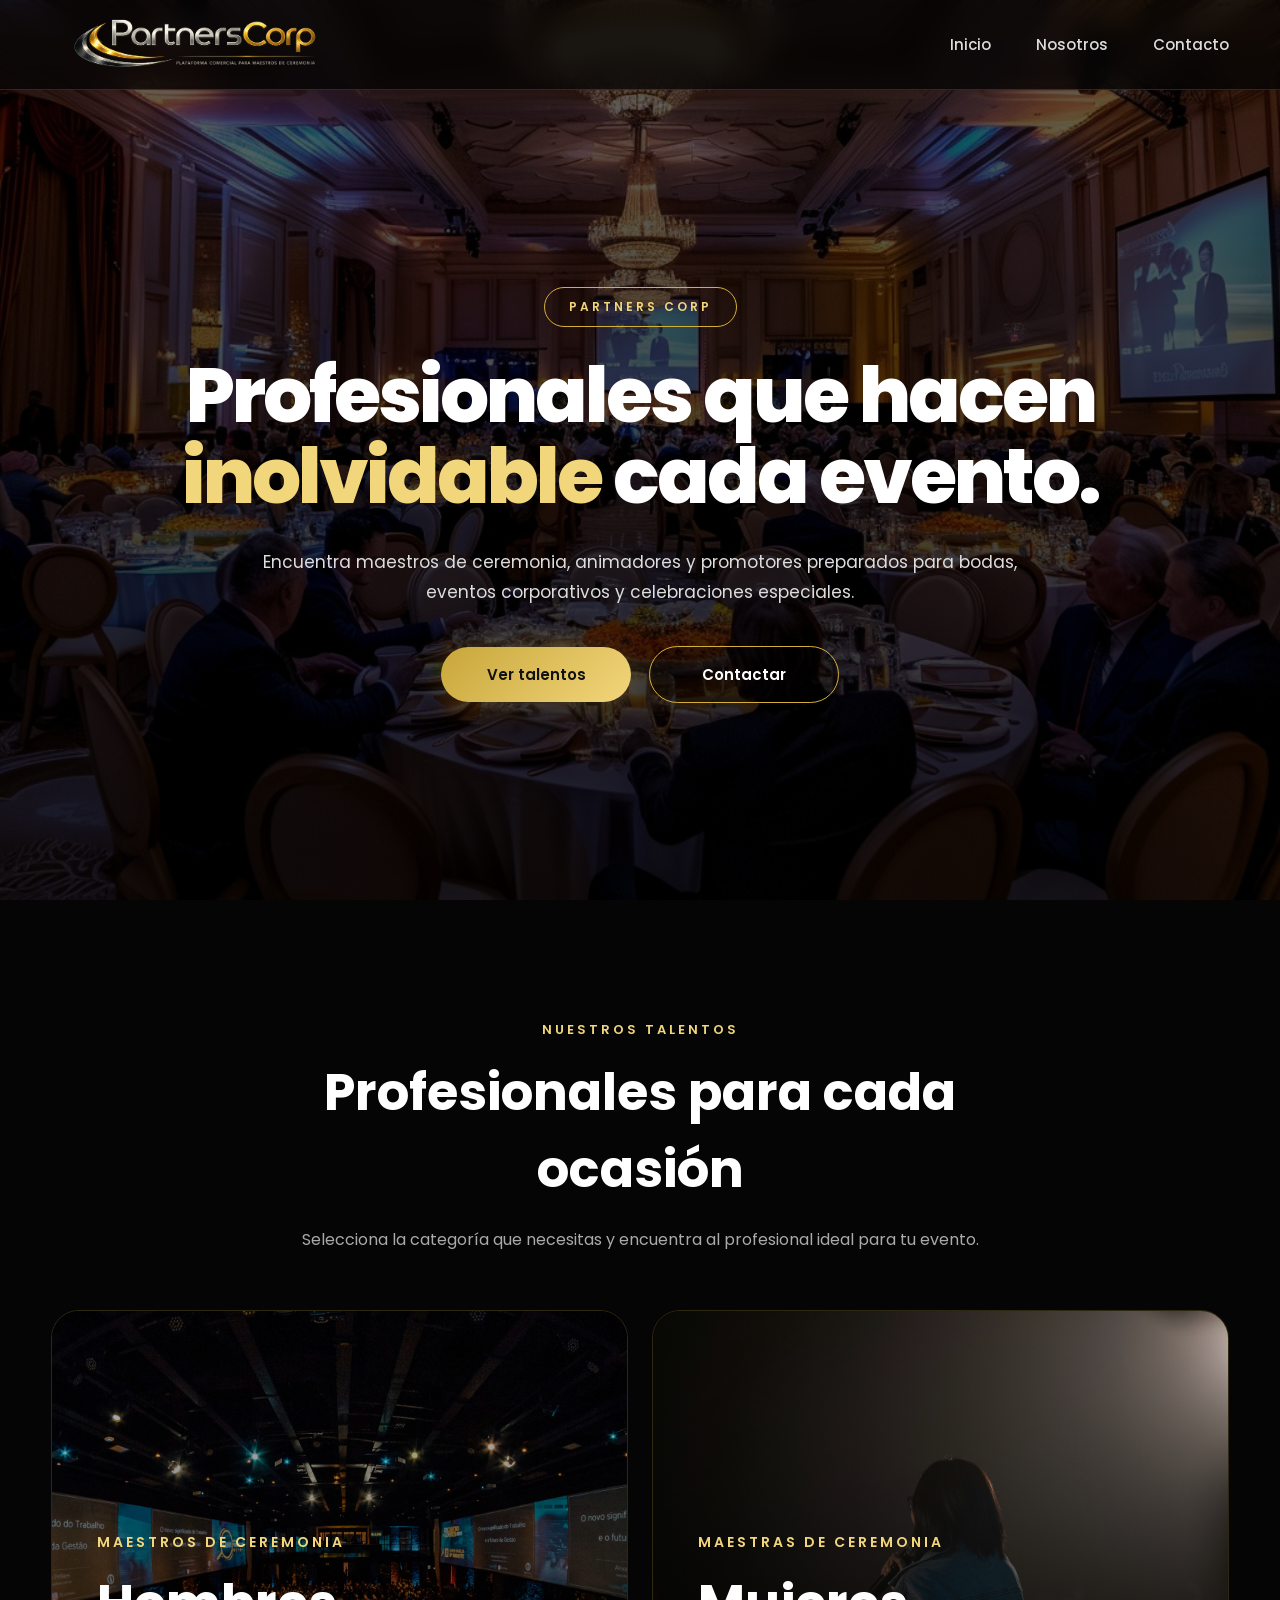
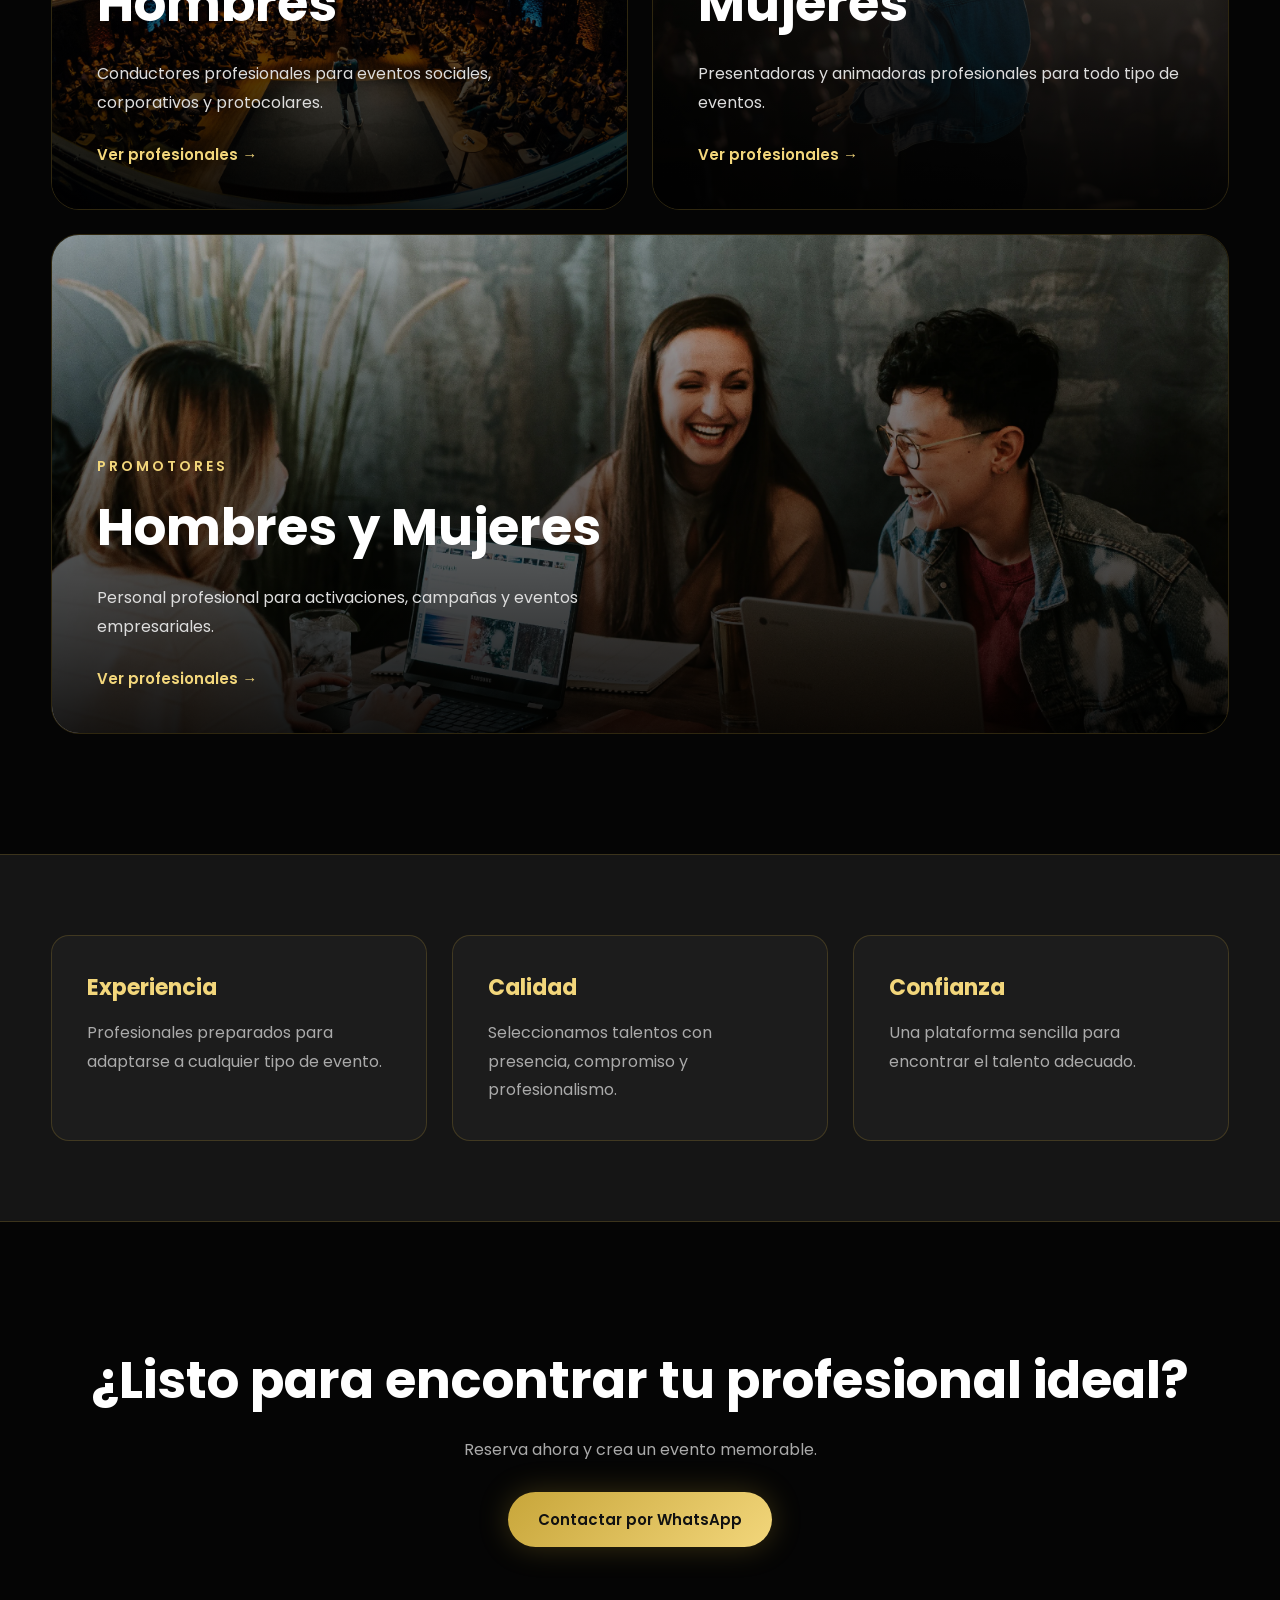
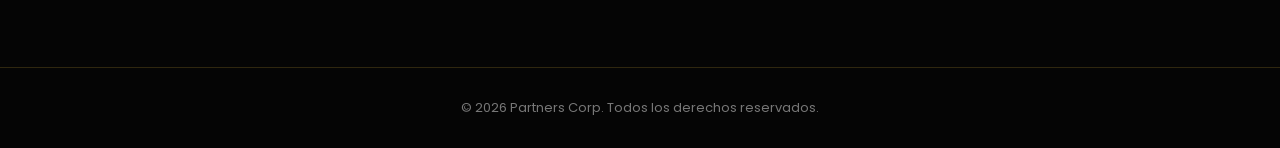
==== index.html @ 4f982ac5 "Add files via upload" ====
<!DOCTYPE html>
<html lang="es">

<head>

    <meta charset="UTF-8">

    <meta
        name="viewport"
        content="width=device-width, initial-scale=1.0"
    >

    <title>
        Partners Corp | Profesionales para eventos
    </title>


    <meta
        name="description"
        content="Encuentra maestros de ceremonia, animadores y promotores profesionales para tus eventos."
    >


    <!-- GOOGLE FONT -->

    <link
        rel="preconnect"
        href="https://fonts.googleapis.com"
    >

    <link
        rel="preconnect"
        href="https://fonts.gstatic.com"
        crossorigin
    >

    <link
        href="https://fonts.googleapis.com/css2?family=Poppins:wght@300;400;500;600;700;800&display=swap"
        rel="stylesheet"
    >


    <!-- CSS -->

    <link
        rel="stylesheet"
        href="css/style.css"
    >

    <link
        rel="stylesheet"
        href="css/responsive.css"
    >

</head>


<body>


    <!-- =================================
         NAVBAR
    ================================== -->

    <header class="navbar">


        <div class="nav-container">


            <a
                href="index.html"
                class="logo"
            >

                <img
                    src="assets/logo.png"
                    alt="Partners Corp"
                >

            </a>


            <nav>


                <ul class="nav-links">


                    <li>

                        <a
                            href="index.html"
                            class="active"
                        >

                            Inicio

                        </a>

                    </li>


                    <li>

                        <a href="#talentos">

                            Nosotros

                        </a>

                    </li>


                    <li>

                        <a href="#contacto">

                            Contacto

                        </a>

                    </li>


                </ul>


            </nav>


            <button
                class="menu-toggle"
                id="menuToggle"
                aria-label="Abrir menú"
            >

                ☰

            </button>


        </div>


    </header>


    <!-- =================================
         HERO
    ================================== -->

    <section class="hero">


        <div class="hero-overlay"></div>


        <div class="hero-content">


            <span class="hero-badge">

                PARTNERS CORP

            </span>


            <h1>

                Profesionales que hacen

                <span>

                    inolvidable

                </span>

                cada evento.

            </h1>


            <p>

                Encuentra maestros de ceremonia,
                animadores y promotores preparados
                para bodas, eventos corporativos y
                celebraciones especiales.

            </p>


            <div class="hero-buttons">


                <a
                    href="#talentos"
                    class="btn btn-primary"
                >

                    Ver talentos

                </a>


                <a
                    href="#contacto"
                    class="btn btn-outline"
                >

                    Contactar

                </a>


            </div>


        </div>


    </section>


    <!-- =================================
         TALENTOS
    ================================== -->

    <section
        class="talents-section"
        id="talentos"
    >


        <div class="container">


            <div class="section-title">


                <span>

                    Nuestros talentos

                </span>


                <h2>

                    Profesionales para cada ocasión

                </h2>


                <p>

                    Selecciona la categoría que necesitas
                    y encuentra al profesional ideal para
                    tu evento.

                </p>


            </div>


            <div class="talent-categories">


                <!-- =========================
                     HOMBRES
                ========================== -->


                <a
                    href="hombres.html"
                    class="talent-category"
                >


                    <div
                        class="category-bg hombres-bg"
                    ></div>


                    <div class="category-content">


                        <h3>

                            Maestros de ceremonia

                        </h3>


                        <h2>

                            Hombres

                        </h2>


                        <p>

                            Conductores profesionales para
                            eventos sociales, corporativos
                            y protocolares.

                        </p>


                        <span>

                            Ver profesionales →

                        </span>


                    </div>


                </a>


                <!-- =========================
                     MUJERES
                ========================== -->


                <a
                    href="mujeres.html"
                    class="talent-category"
                >


                    <div
                        class="category-bg mujeres-bg"
                    ></div>


                    <div class="category-content">


                        <h3>

                            Maestras de ceremonia

                        </h3>


                        <h2>

                            Mujeres

                        </h2>


                        <p>

                            Presentadoras y animadoras
                            profesionales para todo tipo
                            de eventos.

                        </p>


                        <span>

                            Ver profesionales →

                        </span>


                    </div>


                </a>


                <!-- =========================
                     PROMOTORES
                ========================== -->


                <a
                    href="promotores.html"
                    class="talent-category full"
                >


                    <div
                        class="category-bg promotores-bg"
                    ></div>


                    <div class="category-content">


                        <h3>

                            Promotores

                        </h3>


                        <h2>

                            Hombres y Mujeres

                        </h2>


                        <p>

                            Personal profesional para
                            activaciones, campañas y
                            eventos empresariales.

                        </p>


                        <span>

                            Ver profesionales →

                        </span>


                    </div>


                </a>


            </div>


        </div>


    </section>


    <!-- =================================
         POR QUÉ ELEGIRNOS
    ================================== -->

    <section class="why-section">


        <div class="container">


            <div class="why-grid">


                <div class="why-box">


                    <h3>

                        Experiencia

                    </h3>


                    <p>

                        Profesionales preparados para
                        adaptarse a cualquier tipo de evento.

                    </p>


                </div>


                <div class="why-box">


                    <h3>

                        Calidad

                    </h3>


                    <p>

                        Seleccionamos talentos con
                        presencia, compromiso y profesionalismo.

                    </p>


                </div>


                <div class="why-box">


                    <h3>

                        Confianza

                    </h3>


                    <p>

                        Una plataforma sencilla para
                        encontrar el talento adecuado.

                    </p>


                </div>


            </div>


        </div>


    </section>


    <!-- =================================
         CTA
    ================================== -->

    <section
        class="cta-section"
        id="contacto"
    >


        <div class="container">


            <h2>

                ¿Listo para encontrar tu profesional ideal?

            </h2>


            <p>

                Reserva ahora y crea un evento memorable.

            </p>


            <a
                href="https://wa.me/"
                class="btn btn-primary"
                target="_blank"
            >

                Contactar por WhatsApp

            </a>


        </div>


    </section>


    <!-- =================================
         FOOTER
    ================================== -->

    <footer>


        <div class="container">


            <p>

                © 2026 Partners Corp.
                Todos los derechos reservados.

            </p>


        </div>


    </footer>


    <!-- JAVASCRIPT -->

    <script src="js/main.js"></script>


</body>

</html>
---- css/style.css ----
/*==================================================
PARTNERS CORP
MAIN PAGE
STYLE.CSS
==================================================*/


/*==================================================
VARIABLES
==================================================*/

:root {

    /* COLORES */

    --background: #050505;

    --surface: #151515;

    --surface-light: #1c1c1c;

    --navbar: rgba(5, 5, 5, .75);

    --footer: #050505;


    --gold: #D4AF37;

    --gold-light: #F2D67B;


    --white: #ffffff;

    --text: #dddddd;

    --text-light: #aaaaaa;

    --text-muted: #777777;


    --border: rgba(212, 175, 55, .20);


    /* INPUT */

    --input: #111111;


    /* DIMENSIONES */

    --container: 1400px;

    --navbar-height: 90px;

    --section-space: 120px;


    /* BORDES */

    --radius: 28px;

    --radius-sm: 18px;


    /* EFECTOS */

    --transition: .35s ease;

    --transition-slow: .5s ease;


    --gold-glow:
        0 0 30px rgba(212, 175, 55, .25);


    /* BOTONES */

    --button-primary:
        linear-gradient(
            135deg,
            #C8A63A,
            #F2D67B
        );

}


/*==================================================
RESET
==================================================*/

* {

    margin: 0;

    padding: 0;

    box-sizing: border-box;

}


html {

    scroll-behavior: smooth;

}


body {

    background: var(--background);

    color: var(--white);

    font-family: "Poppins", sans-serif;

}


a {

    color: inherit;

    text-decoration: none;

}


img {

    max-width: 100%;

    display: block;

}


button {

    font-family: inherit;

}


/*==================================================
CONTAINER
==================================================*/

.container {

    width: min(
        92%,
        var(--container)
    );

    margin: 0 auto;

}


/*==================================================
NAVBAR
==================================================*/

.navbar {

    position: fixed;

    top: 0;

    left: 0;

    width: 100%;

    height: var(--navbar-height);

    z-index: 1000;

    background: var(--navbar);

    backdrop-filter: blur(12px);

    -webkit-backdrop-filter: blur(12px);

    border-bottom: 1px solid var(--border);

}


.nav-container {

    width: min(
        92%,
        var(--container)
    );

    height: 100%;

    margin: 0 auto;

    display: flex;

    align-items: center;

    justify-content: space-between;

}


.logo img {

    width: 290px;

}


.nav-links {

    display: flex;

    align-items: center;

    gap: 45px;

    list-style: none;

}


.nav-links a {

    position: relative;

    color: var(--text);

    font-size: 15px;

    font-weight: 500;

    transition: var(--transition);

}


.nav-links a::after {

    content: "";

    position: absolute;

    left: 0;

    bottom: -8px;

    width: 0;

    height: 2px;

    background: var(--gold);

    transition: var(--transition);

}


.nav-links a:hover {

    color: var(--gold-light);

}


.nav-links a:hover::after {

    width: 100%;

}


.menu-toggle {

    display: none;

    background: transparent;

    border: none;

    color: var(--white);

    font-size: 28px;

    cursor: pointer;

}


/*==================================================
HERO
==================================================*/

.hero {

    position: relative;

    min-height: 760px;

    height: 100vh;

    display: flex;

    align-items: center;

    justify-content: center;

    text-align: center;

    background-image:

        url("../assets/hero.jpg");

    background-size: cover;

    background-position: center;

}


.hero-overlay {

    position: absolute;

    inset: 0;

    background:

        linear-gradient(

            rgba(0, 0, 0, .58),

            rgba(0, 0, 0, .82)

        );

}


.hero-content {

    position: relative;

    z-index: 1;

    width: min(

        92%,

        950px

    );

    padding-top: var(--navbar-height);

}


.hero-badge {

    display: inline-flex;

    align-items: center;

    justify-content: center;

    padding: 10px 24px;

    border: 1px solid var(--gold);

    border-radius: 999px;

    color: var(--gold-light);

    font-size: 12px;

    font-weight: 600;

    letter-spacing: 3px;

    margin-bottom: 28px;

}


.hero h1 {

    font-size: clamp(

        3.2rem,

        6vw,

        6.5rem

    );

    line-height: 1.05;

    font-weight: 800;

    letter-spacing: -3px;

}


.hero h1 span {

    color: var(--gold-light);

}


.hero p {

    max-width: 780px;

    margin: 30px auto 0;

    color: var(--text);

    font-size: 17px;

    line-height: 1.8;

}


.hero-buttons {

    display: flex;

    justify-content: center;

    align-items: center;

    gap: 18px;

    margin-top: 38px;

}


/*==================================================
BOTONES BURBUJA
==================================================*/

.btn {

    display: inline-flex;

    align-items: center;

    justify-content: center;

    min-width: 190px;

    padding: 16px 30px;

    border-radius: 999px;

    font-size: 15px;

    font-weight: 600;

    transition: var(--transition);

}


.btn-primary {

    color: #111111;

    background: var(--button-primary);

    box-shadow: var(--gold-glow);

}


.btn-primary:hover {

    transform: translateY(-4px);

    box-shadow:

        0 10px 35px rgba(

            212,

            175,

            55,

            .35

        );

}


.btn-outline {

    color: var(--white);

    border: 1px solid var(--gold);

    background: rgba(

        0,

        0,

        0,

        .25

    );

}


.btn-outline:hover {

    color: #111111;

    background: var(--gold);

    transform: translateY(-4px);

}


/*==================================================
TALENTOS
==================================================*/

.talents-section {

    padding: var(--section-space) 0;

    background: var(--background);

}


.section-title {

    text-align: center;

    max-width: 800px;

    margin: 0 auto 55px;

}


.section-title > span {

    display: block;

    margin-bottom: 14px;

    color: var(--gold-light);

    font-size: 13px;

    font-weight: 600;

    letter-spacing: 3px;

    text-transform: uppercase;

}


.section-title h2 {

    font-size: clamp(

        2rem,

        4vw,

        3.4rem

    );

    font-weight: 700;

}


.section-title p {

    margin-top: 18px;

    color: var(--text-light);

    font-size: 16px;

    line-height: 1.8;

}


/*==================================================
CATEGORÍAS
==================================================*/

.talent-categories {

    display: grid;

    grid-template-columns: repeat(

        2,

        1fr

    );

    gap: 24px;

}


.talent-category {

    position: relative;

    min-height: 500px;

    overflow: hidden;

    border-radius: var(--radius);

    border: 1px solid var(--border);

    isolation: isolate;

}


.talent-category.full {

    grid-column: span 2;

}


.category-bg {

    position: absolute;

    inset: 0;

    z-index: -2;

    background-size: cover;

    background-position: center;

    transition:

        transform

        var(--transition-slow);

}


.talent-category:hover

.category-bg {

    transform: scale(1.06);

}


.category-bg::after {

    content: "";

    position: absolute;

    inset: 0;

    background:

        linear-gradient(

            180deg,

            rgba(

                0,

                0,

                0,

                .12

            ),

            rgba(

                0,

                0,

                0,

                .88

            )

        );

}


/*==================================================
IMÁGENES DE CATEGORÍAS
==================================================*/

.hombres-bg {

    background-image:

        url("../assets/hombres.jpg");

}


.mujeres-bg {

    background-image:

        url("../assets/mujeres.jpg");

}


.promotores-bg {

    background-image:

        url("../assets/promotores.webp");

}


/*==================================================
CONTENIDO DE CATEGORÍAS
==================================================*/

.category-content {

    position: absolute;

    left: 45px;

    right: 45px;

    bottom: 42px;

}


.category-content h3 {

    margin-bottom: 12px;

    color: var(--gold-light);

    font-size: 14px;

    font-weight: 600;

    letter-spacing: 3px;

    text-transform: uppercase;

}


.category-content h2 {

    margin-bottom: 18px;

    font-size: clamp(

        2rem,

        4vw,

        3.4rem

    );

}


.category-content p {

    max-width: 500px;

    color: var(--text);

    font-size: 16px;

    line-height: 1.8;

}


.category-content > span {

    display: inline-block;

    margin-top: 25px;

    color: var(--gold-light);

    font-size: 15px;

    font-weight: 600;

    transition: var(--transition);

}


.talent-category:hover

.category-content > span {

    transform: translateX(8px);

}


/*==================================================
POR QUÉ ELEGIRNOS
==================================================*/

.why-section {

    padding: 80px 0;

    background: var(--surface);

    border-top: 1px solid var(--border);

    border-bottom: 1px solid var(--border);

}


.why-grid {

    display: grid;

    grid-template-columns:

        repeat(

            3,

            1fr

        );

    gap: 25px;

}


.why-box {

    padding: 35px;

    border: 1px solid var(--border);

    border-radius: var(--radius-sm);

    background: var(--surface-light);

}


.why-box h3 {

    margin-bottom: 15px;

    color: var(--gold-light);

    font-size: 22px;

}


.why-box p {

    color: var(--text-light);

    line-height: 1.8;

}


/*==================================================
CTA
==================================================*/

.cta-section {

    padding: var(--section-space) 0;

    text-align: center;

}


.cta-section h2 {

    font-size: clamp(

        2rem,

        4vw,

        3.5rem

    );

}


.cta-section p {

    margin: 18px 0 30px;

    color: var(--text-light);

}


/*==================================================
FOOTER
==================================================*/

footer {

    padding: 30px 0;

    background: var(--footer);

    border-top: 1px solid var(--border);

    text-align: center;

}


footer p {

    color: var(--text-muted);

    font-size: 13px;

}
/*==================================================
PÁGINA DE TALENTOS
==================================================*/

.talents-page-header {

    padding: 180px 0 80px;

    text-align: center;

    background:
        linear-gradient(
            rgba(5,5,5,.70),
            rgba(5,5,5,.85)
        ),
        url("../assets/header-talentos.png");

    border-bottom: 1px solid var(--border);

}


.talents-page-header span {

    color: var(--gold-light);

    font-size: 13px;

    font-weight: 600;

    letter-spacing: 3px;

}


.talents-page-header h1 {

    margin-top: 18px;

    font-size: clamp(

        2.5rem,

        5vw,

        4.5rem

    );

}


.talents-page-header p {

    max-width: 650px;

    margin: 20px auto 0;

    color: var(--text-light);

    line-height: 1.8;

}


.talents-list-section {

    padding: 90px 0 120px;

}
/*==================================================
FONDO DE PÁGINAS DE TALENTOS
==================================================*/

.talents-page-header{

    position: relative;
    overflow: hidden;

}

.talents-page-header::before{

    content:"";

    position:absolute;

    inset:0;

    background:
        url("../assets/fondo-talentos.webp")
        center center / cover
        no-repeat;

    opacity:.12;

    z-index:0;

}

.talents-page-header .container{

    position:relative;

    z-index:1;

}


/* Fondo detrás de las tarjetas */

.talents-list-section{

    position:relative;

    overflow:hidden;

}

.talents-list-section::before{

    content:"";

    position:absolute;

    inset:0;

    background:
        url("../assets/card-bg.png")
        center top / cover
        no-repeat;

    opacity:.08;

    z-index:0;

}

.talents-list-section .container{

    position:relative;

    z-index:1;

}


/*==================================================
GRID DE TARJETAS
==================================================*/

.cards-grid {

    display: grid;

    grid-template-columns:

        repeat(

            3,

            1fr

        );

    gap: 28px;

}


/*==================================================
TARJETA
==================================================*/

.card {

    overflow: hidden;

    background: var(--surface);

    border: 1px solid var(--border);

    border-radius: var(--radius);

    transition: var(--transition);

}


.card:hover {

    transform: translateY(-8px);

    box-shadow: var(--gold-glow);

}


/*==================================================
IMAGEN
==================================================*/

.card-image {

    height: 390px;

    overflow: hidden;

    background: var(--surface-light);

}


.card-image img {

    width: 100%;

    height: 100%;

    object-fit: cover;

    transition: var(--transition-slow);

}


.card:hover .card-image img {

    transform: scale(1.06);

}


/*==================================================
CONTENIDO
==================================================*/

.card-content {

    padding: 26px;

}


.card-tags {

    display: flex;

    flex-wrap: wrap;

    gap: 8px;

    margin-bottom: 15px;

}


.card-tags span {

    padding: 6px 12px;

    color: var(--gold-light);

    font-size: 11px;

    border: 1px solid var(--border);

    border-radius: 999px;

}


.card-content h3 {

    font-size: 24px;

}


.location,

.reach {

    margin-top: 7px;

    color: var(--text-light);

    font-size: 14px;

}


.price {

    margin-top: 20px;

    color: var(--gold-light);

    font-size: 24px;

    font-weight: 700;

}


/*==================================================
BOTONES
==================================================*/

.card-buttons {

    display: flex;

    gap: 10px;

    margin-top: 22px;

}


.card-buttons button {

    flex: 1;

    padding: 12px 10px;

    border-radius: 999px;

    font-size: 13px;

    font-weight: 600;

    cursor: pointer;

    transition: var(--transition);

}


.details-btn {

    color: var(--white);

    background: transparent;

    border: 1px solid var(--border);

}


.details-btn:hover {

    color: #111;

    background: var(--gold);

}


.contract-btn {

    color: #111;

    background: var(--button-primary);

    border: none;

}


.contract-btn:hover {

    transform: translateY(-3px);

    box-shadow: var(--gold-glow);

}


/*==================================================
ESTADOS
==================================================*/

.loading,

.empty-state {

    grid-column: 1 / -1;

    padding: 80px 20px;

    color: var(--text-light);

    text-align: center;

}


.empty-state h3 {

    margin-bottom: 10px;

    color: var(--white);

}
/*==================================================
MODAL DE TALENTO
==================================================*/

.talent-modal {

    display: none;

    position: fixed;

    inset: 0;

    z-index: 9999;

    align-items: center;

    justify-content: center;

    padding: 20px;

    background:

        rgba(

            0,

            0,

            0,

            .82

        );

}


.talent-modal.active {

    display: flex;

}


.talent-modal-content {

    position: relative;

    width: 100%;

    max-width: 650px;

    max-height: 90vh;

    overflow-y: auto;

    padding: 40px;

    background: var(--surface);

    border: 1px solid var(--border);

    border-radius: var(--radius);

    box-shadow: var(--gold-glow);

}


.close-modal {

    position: absolute;

    top: 15px;

    right: 20px;

    width: 38px;

    height: 38px;

    color: var(--white);

    font-size: 28px;

    line-height: 1;

    cursor: pointer;

    background: transparent;

    border: none;

}


.close-modal:hover {

    color: var(--gold-light);

}


.modal-tags {

    display: flex;

    flex-wrap: wrap;

    gap: 8px;

    margin-bottom: 20px;

}


.modal-tags span {

    padding: 7px 13px;

    color: var(--gold-light);

    font-size: 12px;

    border: 1px solid var(--border);

    border-radius: 999px;

}


.modal-content h2 {

    margin-bottom: 15px;

    font-size: 32px;

}


.modal-content p {

    margin: 10px 0;

    color: var(--text-light);

}


.modal-price {

    margin-top: 25px;

    color: var(--gold-light);

    font-size: 26px;

    font-weight: 700;

}


.modal-whatsapp {

    display: inline-block;

    margin-top: 25px;

    padding: 14px 25px;

    color: #111;

    background: var(--button-primary);

    border-radius: 999px;

    font-weight: 600;

}
/*==================================================
ADMIN PANEL
==================================================*/

.admin-page {
    min-height: 100vh;
    background: var(--background);
}


/*==================================================
ADMIN NAVBAR
==================================================*/

.admin-page .navbar {
    position: relative;
}


.admin-page .nav-container {
    justify-content: space-between;
}


.admin-page .nav-container h2 {
    color: var(--white);
    font-size: 18px;
    font-weight: 600;
}


/*==================================================
CONTENEDOR PRINCIPAL
==================================================*/

.admin-container {
    width: min(
        100% - 40px,
        var(--container)
    );

    margin: 0 auto;

    padding: 70px 0 100px;
}


/*==================================================
SECCIONES
==================================================*/

.admin-form-section,
.admin-talents-section {
    padding: 40px;

    margin-bottom: 35px;

    background: var(--surface);

    border: 1px solid var(--border);

    border-radius: var(--radius);

    box-shadow: var(--gold-glow);
}


.admin-section-header {
    display: flex;

    align-items: center;

    justify-content: space-between;

    gap: 20px;

    margin-bottom: 35px;
}


.admin-section-header span {
    display: block;

    margin-bottom: 8px;

    color: var(--gold);

    font-size: 12px;

    font-weight: 700;

    letter-spacing: 2px;
}


.admin-section-header h1,
.admin-section-header h2 {
    margin: 0;

    color: var(--white);

    font-size: 32px;
}


.admin-section-header h2 {
    font-size: 26px;
}


/*==================================================
FORMULARIO
==================================================*/

.admin-form {
    display: flex;

    flex-direction: column;

    gap: 22px;
}


.form-row {
    display: grid;

    grid-template-columns: repeat(
        2,
        1fr
    );

    gap: 20px;
}


.form-group {
    display: flex;

    flex-direction: column;

    gap: 9px;
}


.form-group label {
    color: var(--text);

    font-size: 14px;

    font-weight: 500;
}


.form-group input,
.form-group select {
    width: 100%;

    padding: 15px 17px;

    color: var(--white);

    background: var(--input);

    border: 1px solid var(--border);

    border-radius: var(--radius-sm);

    outline: none;

    font-family: inherit;

    transition: var(--transition);
}


.form-group input:focus,
.form-group select:focus {
    border-color: var(--gold);

    box-shadow:

        0 0 0 3px

        rgba(

            212,

            175,

            55,

            .10

        );
}


.form-group select option {
    color: var(--white);

    background: var(--surface);
}


.form-group small {
    color: var(--text-muted);

    font-size: 12px;
}


/*==================================================
CHECKBOX PREMIUM
==================================================*/

.premium-checkbox {
    display: flex;

    align-items: center;

    gap: 12px;

    width: fit-content;

    color: var(--text);

    cursor: pointer;

    user-select: none;
}


.premium-checkbox input {
    width: 18px;

    height: 18px;

    accent-color: var(--gold);

    cursor: pointer;
}


/*==================================================
BOTÓN GUARDAR
==================================================*/

.admin-submit {
    width: fit-content;

    min-width: 200px;

    margin-top: 8px;
}


/*==================================================
MENSAJES
==================================================*/

.form-message {
    min-height: 22px;

    margin-top: 20px;

    font-size: 14px;
}


.form-message.success {
    color: var(--gold-light);
}


.form-message.error {
    color: #ff7777;
}


/*==================================================
LISTA DE TALENTOS
==================================================*/

.admin-talents-list {
    display: flex;

    flex-direction: column;

    gap: 15px;
}


.admin-talent-item {
    display: flex;

    align-items: center;

    justify-content: space-between;

    gap: 25px;

    padding: 25px;

    background: var(--surface-light);

    border: 1px solid var(--border);

    border-radius: var(--radius-sm);

    transition: var(--transition);
}


.admin-talent-item:hover {
    border-color: var(--gold);

    transform: translateY(-2px);
}


.admin-talent-info {
    flex: 1;
}


.admin-talent-info h3 {
    margin: 0 0 12px;

    color: var(--white);

    font-size: 20px;
}


.admin-talent-info p {
    margin: 6px 0;

    color: var(--text-light);

    font-size: 13px;
}


.admin-talent-info p:first-of-type {
    color: var(--gold-light);

    text-transform: capitalize;
}


.admin-talent-actions {
    display: flex;

    flex-shrink: 0;

    gap: 10px;
}


.admin-talent-actions .btn {
    padding: 11px 18px;

    font-size: 13px;
}


/*==================================================
BOTÓN ELIMINAR
==================================================*/

.btn-danger {
    color: #ff8d8d;

    background: transparent;

    border: 1px solid rgba(

        255,

        100,

        100,

        .35

    );

    border-radius: 999px;

    cursor: pointer;

    font-family: inherit;

    transition: var(--transition);
}


.btn-danger:hover {
    color: var(--white);

    background: rgba(

        180,

        40,

        40,

        .35

    );

    border-color: #ff7777;
}


/*==================================================
CARGANDO
==================================================*/

#adminLoading {
    color: var(--text-light);

    text-align: center;

    padding: 30px;
}
/*==================================================
IMÁGENES DEL ADMIN
==================================================*/

.image-preview {
    margin-top: 15px;
}


.image-preview img {
    width: 180px;

    height: 220px;

    object-fit: cover;

    border-radius: var(--radius-sm);

    border: 1px solid var(--border);
}


.admin-talent-info {
    display: grid;

    grid-template-columns: 80px 1fr;

    column-gap: 20px;

    align-items: center;
}


.admin-talent-info h3,
.admin-talent-info p {
    grid-column: 2;
}


.admin-talent-image {
    grid-column: 1;

    grid-row: 1 / span 5;

    width: 80px;

    height: 100px;

    object-fit: cover;

    border-radius: 12px;

    border: 1px solid var(--border);
}
/*==================================================
PRUEBA IMÁGENES DE TALENTOS
==================================================*/

.card-image {
    width: 100%;
    height: 400px;
    overflow: hidden;
    background: #222;
}


.card-image img {
    display: block;

    width: 100%;
    height: 100%;

    object-fit: cover;
}
/*==================================================
EDITOR DE IMAGEN
==================================================*/

.image-editor {
    position: relative;
    width: 100%;
    max-width: 600px;
    aspect-ratio: 4 / 3;
    overflow: hidden;
    background: #000;
    border-radius: 18px;
    margin-top: 15px;
}

.image-editor canvas {
    width: 100%;
    height: 100%;
    display: block;
    cursor: grab;
}

.image-editor canvas:active {
    cursor: grabbing;
}

.crop-overlay {
    position: absolute;
    inset: 0;
    pointer-events: none;
    border: 3px solid var(--gold);
    box-shadow:
        0 0 0 9999px rgba(0, 0, 0, .55);
}

.image-help {
    color: var(--text-light);
    font-size: 13px;
    margin-top: 12px;
}

.image-preview {
    margin-top: 20px;
    max-width: 300px;
    border-radius: 14px;
    overflow: hidden;
}

.image-preview img {
    display: block;
    width: 100%;
}
/*==================================================
TARJETAS DEL PANEL ADMIN
==================================================*/


.admin-talents-list {


    display: grid;


    grid-template-columns:

        repeat(

            auto-fit,

            minmax(

                280px,

                1fr

            )

        );


    gap: 28px;


    margin-top: 30px;

}


.admin-talent-card {


    background:

        var(--surface);


    border:

        1px solid

        var(--border);


    border-radius:

        var(--radius);


    overflow:

        hidden;


    transition:

        var(--transition);


    box-shadow:

        0 15px 35px

        rgba(

            0,

            0,

            0,

            .25

        );

}


.admin-talent-card:hover {


    transform:

        translateY(

            -6px

        );


    border-color:

        var(--gold);


    box-shadow:

        var(--gold-glow);

}


/*==================================================
IMAGEN
==================================================*/


.admin-card-image {


    width:

        100%;


    height:

        280px;


    overflow:

        hidden;


    background:

        var(--surface-light);

}


.admin-card-image img {


    width:

        100%;


    height:

        100%;


    object-fit:

        cover;


    display:

        block;

}


/*==================================================
CONTENIDO
==================================================*/


.admin-card-content {


    padding:

        24px;

}


/*==================================================
ESPECIALIZACIONES
==================================================*/


.admin-card-tags {


    display:

        flex;


    flex-wrap:

        wrap;


    gap:

        8px;


    margin-bottom:

        14px;

}


.admin-card-tags span {


    padding:

        6px 12px;


    border-radius:

        50px;


    background:

        rgba(

            212,

            175,

            55,

            .12

        );


    border:

        1px solid

        rgba(

            212,

            175,

            55,

            .25

        );


    color:

        var(--gold-light);


    font-size:

        11px;


    font-weight:

        600;

}


/*==================================================
CIUDAD
==================================================*/


.admin-card-location {


    color:

        var(--text-light);


    font-size:

        13px;


    margin:

        0 0 8px;

}


/*==================================================
NOMBRE
==================================================*/


.admin-card-content h3 {


    margin:

        0 0 8px;


    color:

        var(--white);


    font-size:

        21px;

}


/*==================================================
CATEGORÍA
==================================================*/


.admin-card-category {


    margin:

        0 0 14px;


    color:

        var(--text-muted);


    font-size:

        12px;


    text-transform:

        capitalize;

}


/*==================================================
PRECIO
==================================================*/


.admin-card-price {


    color:

        var(--gold-light);


    font-size:

        24px;


    font-weight:

        700;


    margin-bottom:

        16px;

}


/*==================================================
PREMIUM
==================================================*/


.admin-premium-badge {


    display:

        inline-block;


    padding:

        6px 12px;


    margin-bottom:

        18px;


    border-radius:

        50px;


    background:

        rgba(

            212,

            175,

            55,

            .15

        );


    color:

        var(--gold-light);


    border:

        1px solid

        var(--gold);


    font-size:

        10px;


    font-weight:

        700;


    letter-spacing:

        1px;

}


/*==================================================
BOTONES
==================================================*/


.admin-card-actions {


    display:

        grid;


    grid-template-columns:

        1fr 1fr;


    gap:

        10px;


    margin-top:

        10px;

}


.admin-edit-btn,


.admin-delete-btn {


    border:

        none;


    padding:

        12px;


    border-radius:

        var(--radius-sm);


    cursor:

        pointer;


    font-family:

        inherit;


    font-weight:

        600;


    transition:

        var(--transition);

}


.admin-edit-btn {


    background:

        var(--button-primary);


    color:

        #111;

}


.admin-delete-btn {


    background:

        rgba(

            180,

            50,

            50,

            .15

        );


    color:

        #ff8b8b;


    border:

        1px solid

        rgba(

            180,

            50,

            50,

            .35

        );

}


.admin-edit-btn:hover,


.admin-delete-btn:hover {


    transform:

        translateY(

            -2px

        );

}


/*==================================================
SIN TALENTOS
==================================================*/


.admin-empty {


    grid-column:

        1 / -1;


    text-align:

        center;


    padding:

        60px 20px;


    color:

        var(--text-light);

}


.admin-empty h3 {


    color:

        var(--white);

}
/*==================================================
LOGIN
==================================================*/

.login-page{

background:#050505;

min-height:100vh;

display:flex;

justify-content:center;

align-items:center;

padding:40px;

}


.login-wrapper{

width:100%;

display:flex;

justify-content:center;

align-items:center;

}


.login-card{

width:100%;

max-width:480px;

background:var(--surface);

padding:50px;

border-radius:28px;

border:1px solid var(--border);

box-shadow:var(--gold-glow);

}


.login-logo{

width:140px;

display:block;

margin:0 auto 30px;

}


.login-card span{

display:block;

text-align:center;

letter-spacing:2px;

font-size:13px;

color:var(--gold);

margin-bottom:8px;

}


.login-card h1{

text-align:center;

margin-bottom:10px;

}


.login-card p{

text-align:center;

margin-bottom:30px;

color:var(--text-light);

}


.login-btn{

width:100%;

margin-top:25px;

}
.admin-navbar-right{

display:flex;

align-items:center;

gap:20px;

}
.success-message{

    position: fixed;

    top: 25px;

    right: 25px;

    background: #1DB954;

    color: white;

    padding: 14px 22px;

    border-radius: 10px;

    font-size: 15px;

    font-weight: 600;

    box-shadow: 0 10px 30px rgba(0,0,0,.25);

    opacity: 0;

    transform: translateY(-20px);

    transition: .3s;

    pointer-events: none;

    z-index: 999999;

}

.success-message.show{

    opacity: 1;

    transform: translateY(0);

}
---- css/responsive.css ----
/*==================================================
PARTNERS CORP
MAIN PAGE
RESPONSIVE.CSS
==================================================*/


/*==================================================
TABLETS
==================================================*/

@media (max-width: 1000px) {


    /* NAVBAR */

    .logo img {

        width: 230px;

    }


    .nav-links {

        gap: 28px;

    }


    /* HERO */

    .hero {

        min-height: 700px;

    }


    .hero h1 {

        font-size: clamp(

            3rem,

            7vw,

            5rem

        );

    }


    /* CATEGORÍAS */

    .talent-category {

        min-height: 430px;

    }


    .category-content {

        left: 32px;

        right: 32px;

        bottom: 32px;

    }


    /* WHY */

    .why-grid {

        gap: 18px;

    }


}


/*==================================================
TABLETS PEQUEÑAS
==================================================*/

@media (max-width: 768px) {


    /* NAVBAR */

    .navbar {

        height: 75px;

    }


    .nav-container {

        width: 90%;

    }


    .logo img {

        width: 190px;

    }


    .nav-links {

        display: none;

        position: absolute;

        top: 75px;

        left: 0;

        width: 100%;

        padding: 25px 0;

        flex-direction: column;

        gap: 22px;

        background: rgba(

            5,

            5,

            5,

            .98

        );

        border-bottom: 1px solid var(--border);

    }


    .nav-links.active {

        display: flex;

    }


    .menu-toggle {

        display: block;

    }


    /* HERO */

    .hero {

        min-height: 680px;

        height: auto;

        padding: 130px 0 80px;

    }


    .hero-content {

        padding-top: 0;

    }


    .hero-badge {

        margin-bottom: 22px;

    }


    .hero h1 {

        font-size: clamp(

            2.5rem,

            8vw,

            4.5rem

        );

        letter-spacing: -1.5px;

    }


    .hero p {

        max-width: 600px;

        font-size: 15px;

        line-height: 1.7;

    }


    .hero-buttons {

        flex-wrap: wrap;

    }


    /* TALENTOS */

    .talents-section {

        padding: 80px 0;

    }


    .section-title {

        margin-bottom: 40px;

    }


    .section-title h2 {

        font-size: 2.4rem;

    }


    .talent-categories {

        grid-template-columns: 1fr;

    }


    .talent-category.full {

        grid-column: span 1;

    }


    .talent-category {

        min-height: 430px;

    }


    /* WHY */

    .why-section {

        padding: 70px 0;

    }


    .why-grid {

        grid-template-columns: 1fr;

    }


    /* CTA */

    .cta-section {

        padding: 80px 0;

    }


}


/*==================================================
MÓVILES
==================================================*/

@media (max-width: 500px) {


    /* CONTAINER */

    .container,

    .nav-container {

        width: 88%;

    }


    /* NAVBAR */

    .logo img {

        width: 165px;

    }


    /* HERO */

    .hero {

        min-height: 650px;

        padding-top: 120px;

    }


    .hero-badge {

        padding: 8px 18px;

        font-size: 10px;

        letter-spacing: 2px;

    }


    .hero h1 {

        font-size: 2.6rem;

        line-height: 1.08;

    }


    .hero p {

        margin-top: 22px;

        font-size: 14px;

    }


    .hero-buttons {

        flex-direction: column;

        width: 100%;

        gap: 12px;

    }


    .btn {

        width: 100%;

        min-width: 0;

    }


    /* SECTION TITLE */

    .section-title h2 {

        font-size: 2rem;

        line-height: 1.2;

    }


    .section-title p {

        font-size: 14px;

    }


    /* CATEGORÍAS */

    .talent-category {

        min-height: 420px;

    }


    .category-content {

        left: 25px;

        right: 25px;

        bottom: 28px;

    }


    .category-content h3 {

        font-size: 11px;

        letter-spacing: 2px;

    }


    .category-content h2 {

        font-size: 2rem;

    }


    .category-content p {

        font-size: 14px;

        line-height: 1.6;

    }


    /* WHY */

    .why-box {

        padding: 26px;

    }


    .why-box h3 {

        font-size: 20px;

    }


    .why-box p {

        font-size: 14px;

    }


    /* CTA */

    .cta-section h2 {

        font-size: 2rem;

        line-height: 1.2;

    }


    .cta-section p {

        font-size: 14px;

    }


}


/*==================================================
MÓVILES MUY PEQUEÑOS
==================================================*/

@media (max-width: 360px) {


    .logo img {

        width: 145px;

    }


    .hero h1 {

        font-size: 2.25rem;

    }


    .talent-category {

        min-height: 390px;

    }


}
/*==================================================
TARJETAS RESPONSIVE
==================================================*/

@media (max-width: 1000px) {

    .cards-grid {

        grid-template-columns:

            repeat(

                2,

                1fr

            );

    }

}


@media (max-width: 650px) {

    .talents-page-header {

        padding: 140px 0 60px;

    }


    .talents-list-section {

        padding: 60px 0 80px;

    }


    .cards-grid {

        grid-template-columns: 1fr;

    }


    .card-image {

        height: 420px;

    }

}


@media (max-width: 500px) {

    .card-image {

        height: 380px;

    }


    .card-content {

        padding: 22px;

    }


    .card-buttons {

        flex-direction: column;

    }

}
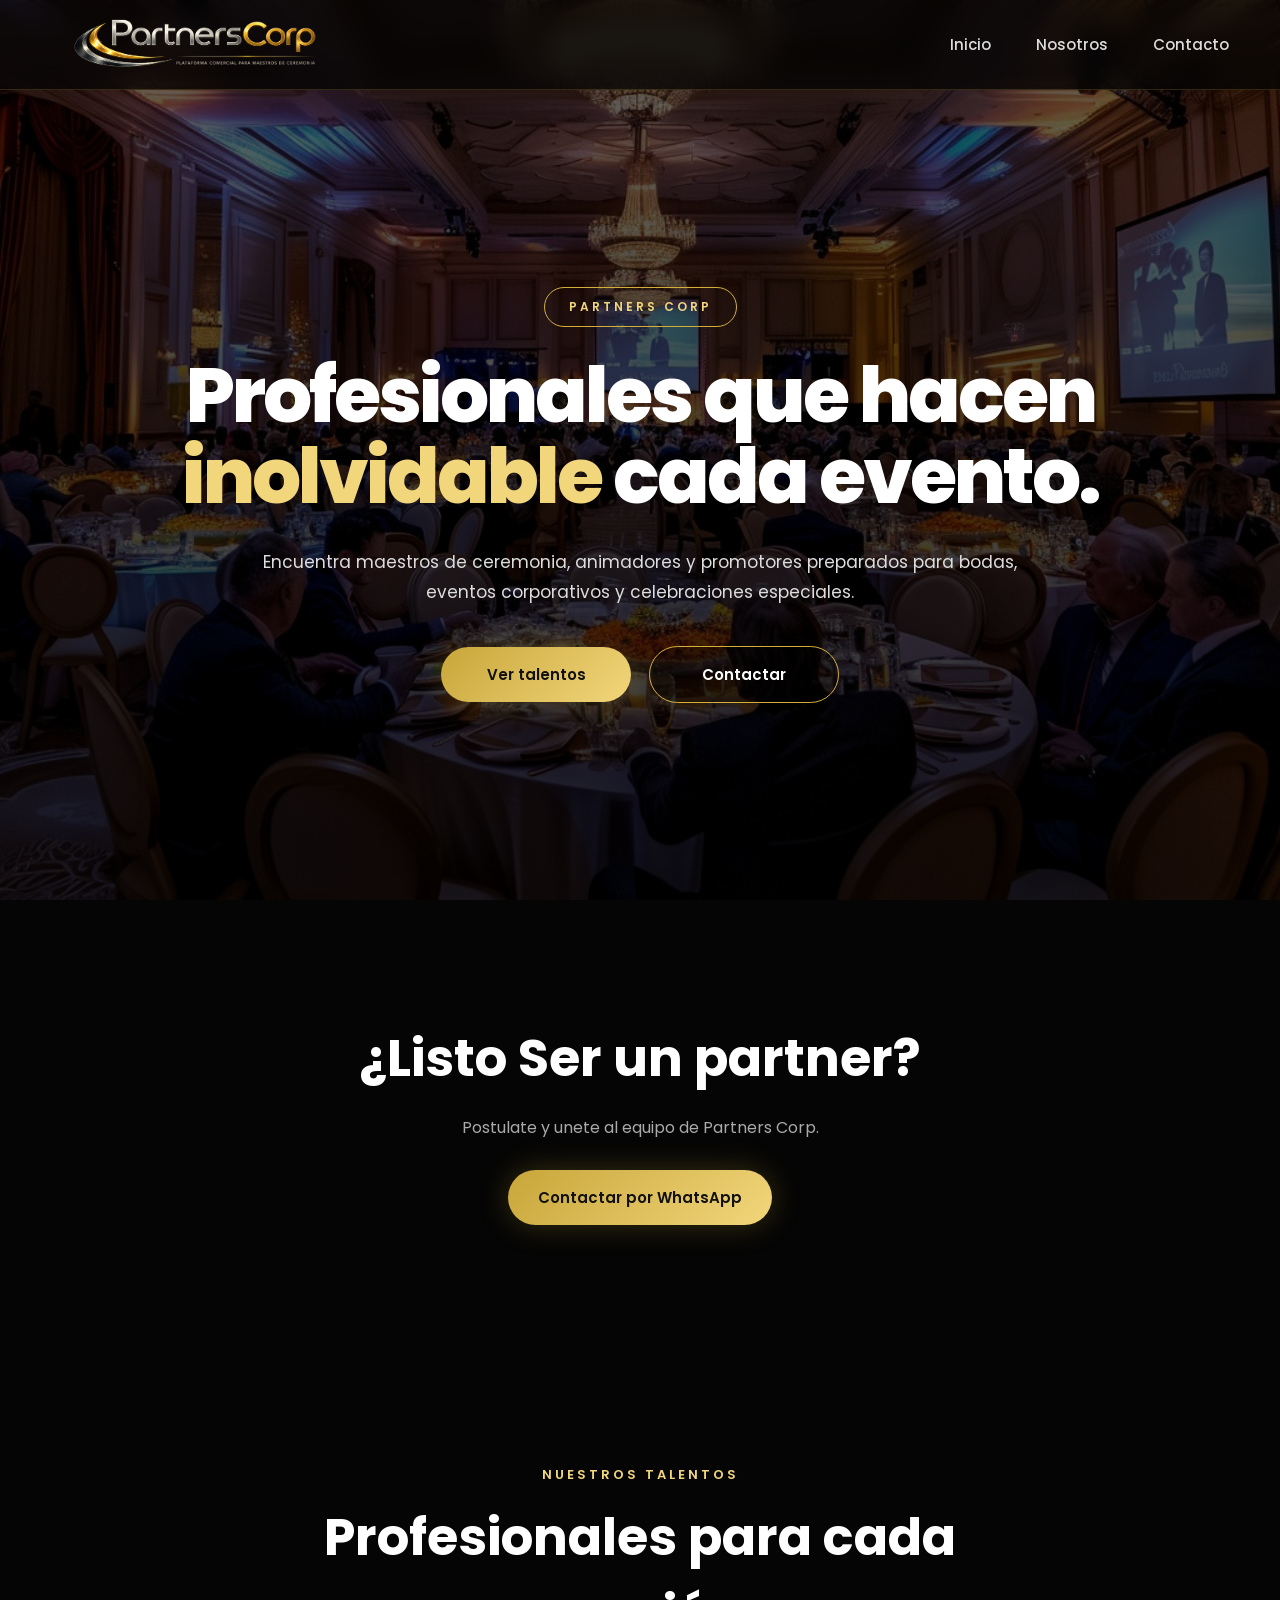
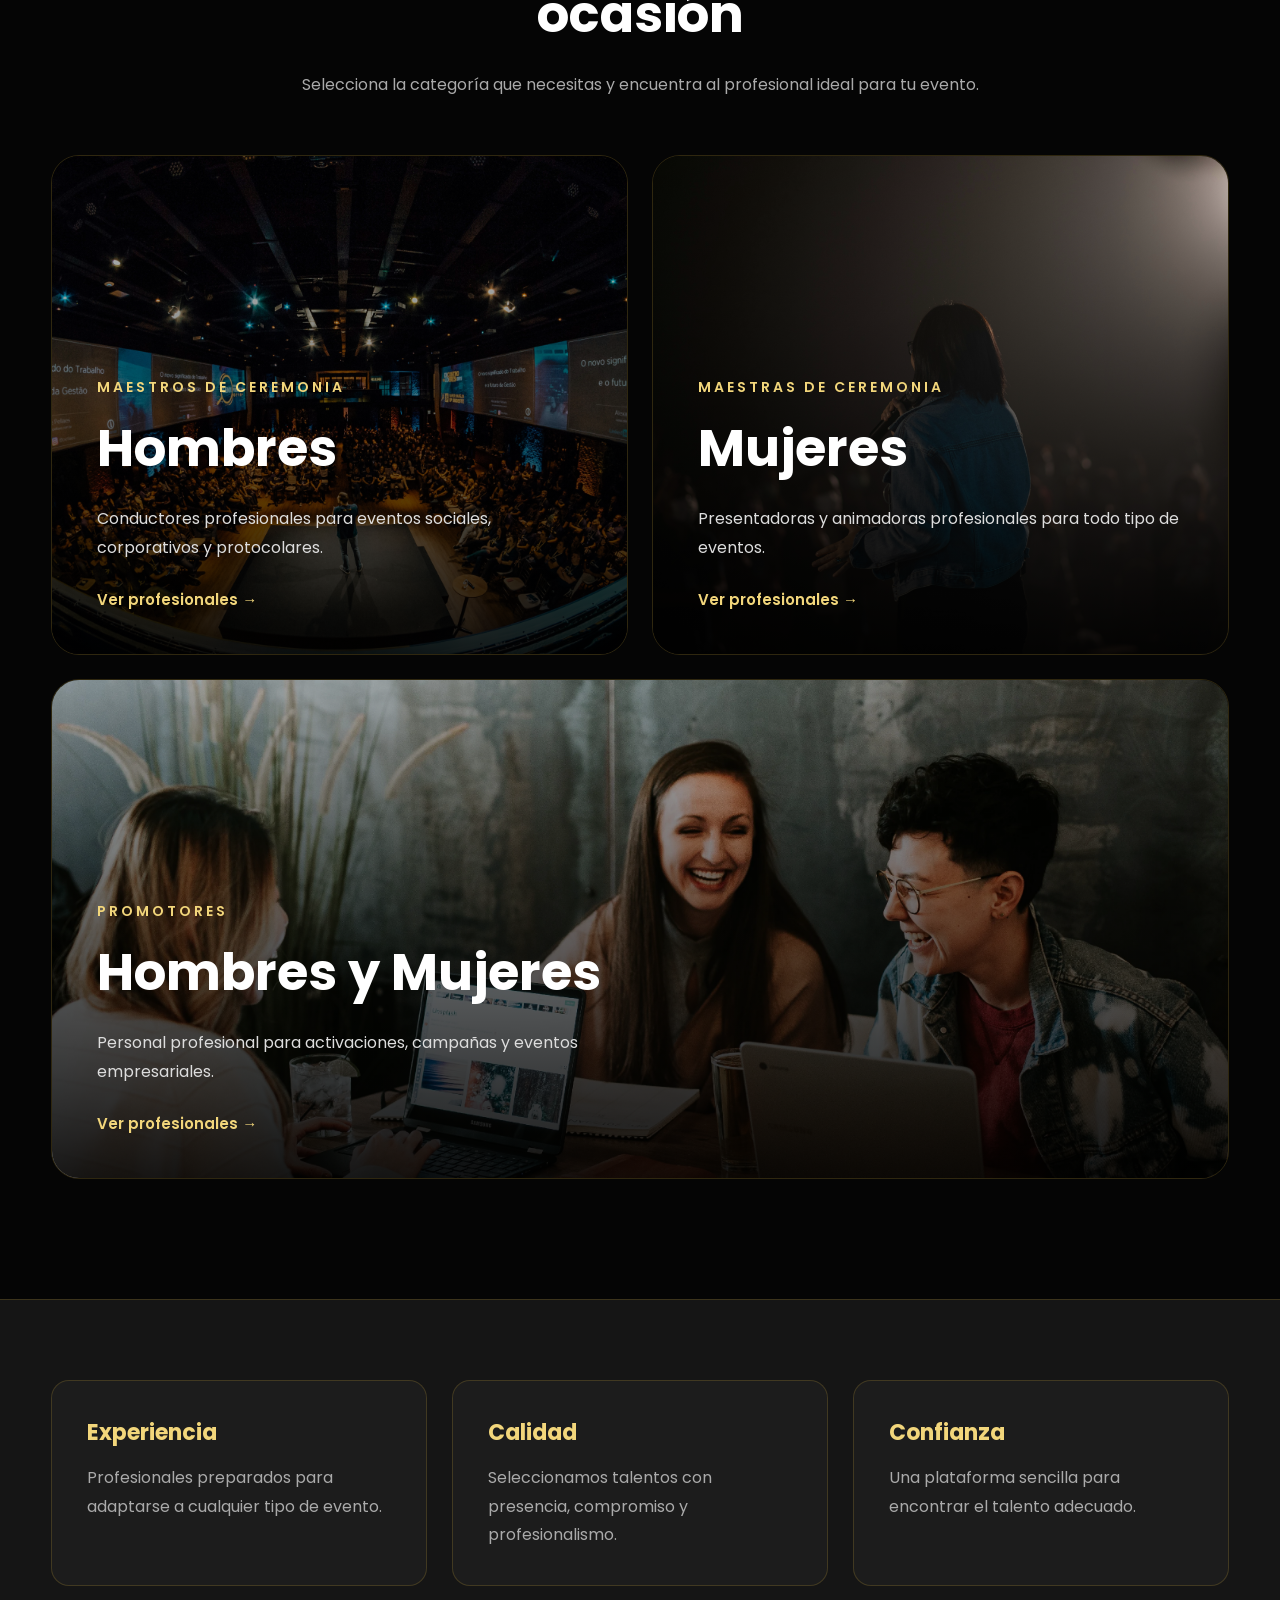
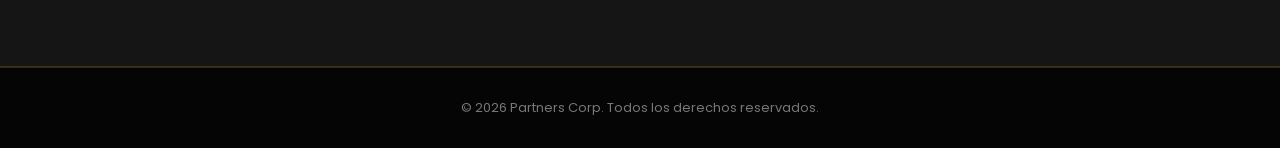
==== commit cd5f51ef: "index.html" ====
--- a/index.html
+++ b/index.html
@@ -221,312 +221,6 @@
 
 
     </section>
-
-
-    <!-- =================================
-         TALENTOS
-    ================================== -->
-
-    <section
-        class="talents-section"
-        id="talentos"
-    >
-
-
-        <div class="container">
-
-
-            <div class="section-title">
-
-
-                <span>
-
-                    Nuestros talentos
-
-                </span>
-
-
-                <h2>
-
-                    Profesionales para cada ocasión
-
-                </h2>
-
-
-                <p>
-
-                    Selecciona la categoría que necesitas
-                    y encuentra al profesional ideal para
-                    tu evento.
-
-                </p>
-
-
-            </div>
-
-
-            <div class="talent-categories">
-
-
-                <!-- =========================
-                     HOMBRES
-                ========================== -->
-
-
-                <a
-                    href="hombres.html"
-                    class="talent-category"
-                >
-
-
-                    <div
-                        class="category-bg hombres-bg"
-                    ></div>
-
-
-                    <div class="category-content">
-
-
-                        <h3>
-
-                            Maestros de ceremonia
-
-                        </h3>
-
-
-                        <h2>
-
-                            Hombres
-
-                        </h2>
-
-
-                        <p>
-
-                            Conductores profesionales para
-                            eventos sociales, corporativos
-                            y protocolares.
-
-                        </p>
-
-
-                        <span>
-
-                            Ver profesionales →
-
-                        </span>
-
-
-                    </div>
-
-
-                </a>
-
-
-                <!-- =========================
-                     MUJERES
-                ========================== -->
-
-
-                <a
-                    href="mujeres.html"
-                    class="talent-category"
-                >
-
-
-                    <div
-                        class="category-bg mujeres-bg"
-                    ></div>
-
-
-                    <div class="category-content">
-
-
-                        <h3>
-
-                            Maestras de ceremonia
-
-                        </h3>
-
-
-                        <h2>
-
-                            Mujeres
-
-                        </h2>
-
-
-                        <p>
-
-                            Presentadoras y animadoras
-                            profesionales para todo tipo
-                            de eventos.
-
-                        </p>
-
-
-                        <span>
-
-                            Ver profesionales →
-
-                        </span>
-
-
-                    </div>
-
-
-                </a>
-
-
-                <!-- =========================
-                     PROMOTORES
-                ========================== -->
-
-
-                <a
-                    href="promotores.html"
-                    class="talent-category full"
-                >
-
-
-                    <div
-                        class="category-bg promotores-bg"
-                    ></div>
-
-
-                    <div class="category-content">
-
-
-                        <h3>
-
-                            Promotores
-
-                        </h3>
-
-
-                        <h2>
-
-                            Hombres y Mujeres
-
-                        </h2>
-
-
-                        <p>
-
-                            Personal profesional para
-                            activaciones, campañas y
-                            eventos empresariales.
-
-                        </p>
-
-
-                        <span>
-
-                            Ver profesionales →
-
-                        </span>
-
-
-                    </div>
-
-
-                </a>
-
-
-            </div>
-
-
-        </div>
-
-
-    </section>
-
-
-    <!-- =================================
-         POR QUÉ ELEGIRNOS
-    ================================== -->
-
-    <section class="why-section">
-
-
-        <div class="container">
-
-
-            <div class="why-grid">
-
-
-                <div class="why-box">
-
-
-                    <h3>
-
-                        Experiencia
-
-                    </h3>
-
-
-                    <p>
-
-                        Profesionales preparados para
-                        adaptarse a cualquier tipo de evento.
-
-                    </p>
-
-
-                </div>
-
-
-                <div class="why-box">
-
-
-                    <h3>
-
-                        Calidad
-
-                    </h3>
-
-
-                    <p>
-
-                        Seleccionamos talentos con
-                        presencia, compromiso y profesionalismo.
-
-                    </p>
-
-
-                </div>
-
-
-                <div class="why-box">
-
-
-                    <h3>
-
-                        Confianza
-
-                    </h3>
-
-
-                    <p>
-
-                        Una plataforma sencilla para
-                        encontrar el talento adecuado.
-
-                    </p>
-
-
-                </div>
-
-
-            </div>
-
-
-        </div>
-
-
-    </section>
-
-
     <!-- =================================
          CTA
     ================================== -->
@@ -542,14 +236,14 @@
 
             <h2>
 
-                ¿Listo para encontrar tu profesional ideal?
+                ¿Listo Ser un partner?
 
             </h2>
 
 
             <p>
 
-                Reserva ahora y crea un evento memorable.
+                Postulate y unete al equipo de Partners Corp.
 
             </p>
 
@@ -571,6 +265,313 @@
     </section>
 
 
+
+    <!-- =================================
+         TALENTOS
+    ================================== -->
+
+    <section
+        class="talents-section"
+        id="talentos"
+    >
+
+
+        <div class="container">
+
+
+            <div class="section-title">
+
+
+                <span>
+
+                    Nuestros talentos
+
+                </span>
+
+
+                <h2>
+
+                    Profesionales para cada ocasión
+
+                </h2>
+
+
+                <p>
+
+                    Selecciona la categoría que necesitas
+                    y encuentra al profesional ideal para
+                    tu evento.
+
+                </p>
+
+
+            </div>
+
+
+            <div class="talent-categories">
+
+
+                <!-- =========================
+                     HOMBRES
+                ========================== -->
+
+
+                <a
+                    href="hombres.html"
+                    class="talent-category"
+                >
+
+
+                    <div
+                        class="category-bg hombres-bg"
+                    ></div>
+
+
+                    <div class="category-content">
+
+
+                        <h3>
+
+                            Maestros de ceremonia
+
+                        </h3>
+
+
+                        <h2>
+
+                            Hombres
+
+                        </h2>
+
+
+                        <p>
+
+                            Conductores profesionales para
+                            eventos sociales, corporativos
+                            y protocolares.
+
+                        </p>
+
+
+                        <span>
+
+                            Ver profesionales →
+
+                        </span>
+
+
+                    </div>
+
+
+                </a>
+
+
+                <!-- =========================
+                     MUJERES
+                ========================== -->
+
+
+                <a
+                    href="mujeres.html"
+                    class="talent-category"
+                >
+
+
+                    <div
+                        class="category-bg mujeres-bg"
+                    ></div>
+
+
+                    <div class="category-content">
+
+
+                        <h3>
+
+                            Maestras de ceremonia
+
+                        </h3>
+
+
+                        <h2>
+
+                            Mujeres
+
+                        </h2>
+
+
+                        <p>
+
+                            Presentadoras y animadoras
+                            profesionales para todo tipo
+                            de eventos.
+
+                        </p>
+
+
+                        <span>
+
+                            Ver profesionales →
+
+                        </span>
+
+
+                    </div>
+
+
+                </a>
+
+
+                <!-- =========================
+                     PROMOTORES
+                ========================== -->
+
+
+                <a
+                    href="promotores.html"
+                    class="talent-category full"
+                >
+
+
+                    <div
+                        class="category-bg promotores-bg"
+                    ></div>
+
+
+                    <div class="category-content">
+
+
+                        <h3>
+
+                            Promotores
+
+                        </h3>
+
+
+                        <h2>
+
+                            Hombres y Mujeres
+
+                        </h2>
+
+
+                        <p>
+
+                            Personal profesional para
+                            activaciones, campañas y
+                            eventos empresariales.
+
+                        </p>
+
+
+                        <span>
+
+                            Ver profesionales →
+
+                        </span>
+
+
+                    </div>
+
+
+                </a>
+
+
+            </div>
+
+
+        </div>
+
+
+    </section>
+
+
+    <!-- =================================
+         POR QUÉ ELEGIRNOS
+    ================================== -->
+
+    <section class="why-section">
+
+
+        <div class="container">
+
+
+            <div class="why-grid">
+
+
+                <div class="why-box">
+
+
+                    <h3>
+
+                        Experiencia
+
+                    </h3>
+
+
+                    <p>
+
+                        Profesionales preparados para
+                        adaptarse a cualquier tipo de evento.
+
+                    </p>
+
+
+                </div>
+
+
+                <div class="why-box">
+
+
+                    <h3>
+
+                        Calidad
+
+                    </h3>
+
+
+                    <p>
+
+                        Seleccionamos talentos con
+                        presencia, compromiso y profesionalismo.
+
+                    </p>
+
+
+                </div>
+
+
+                <div class="why-box">
+
+
+                    <h3>
+
+                        Confianza
+
+                    </h3>
+
+
+                    <p>
+
+                        Una plataforma sencilla para
+                        encontrar el talento adecuado.
+
+                    </p>
+
+
+                </div>
+
+
+            </div>
+
+
+        </div>
+
+
+    </section>
+
+
+    
+
     <!-- =================================
          FOOTER
     ================================== -->
@@ -602,4 +603,4 @@
 
 </body>
 
-</html>+</html>
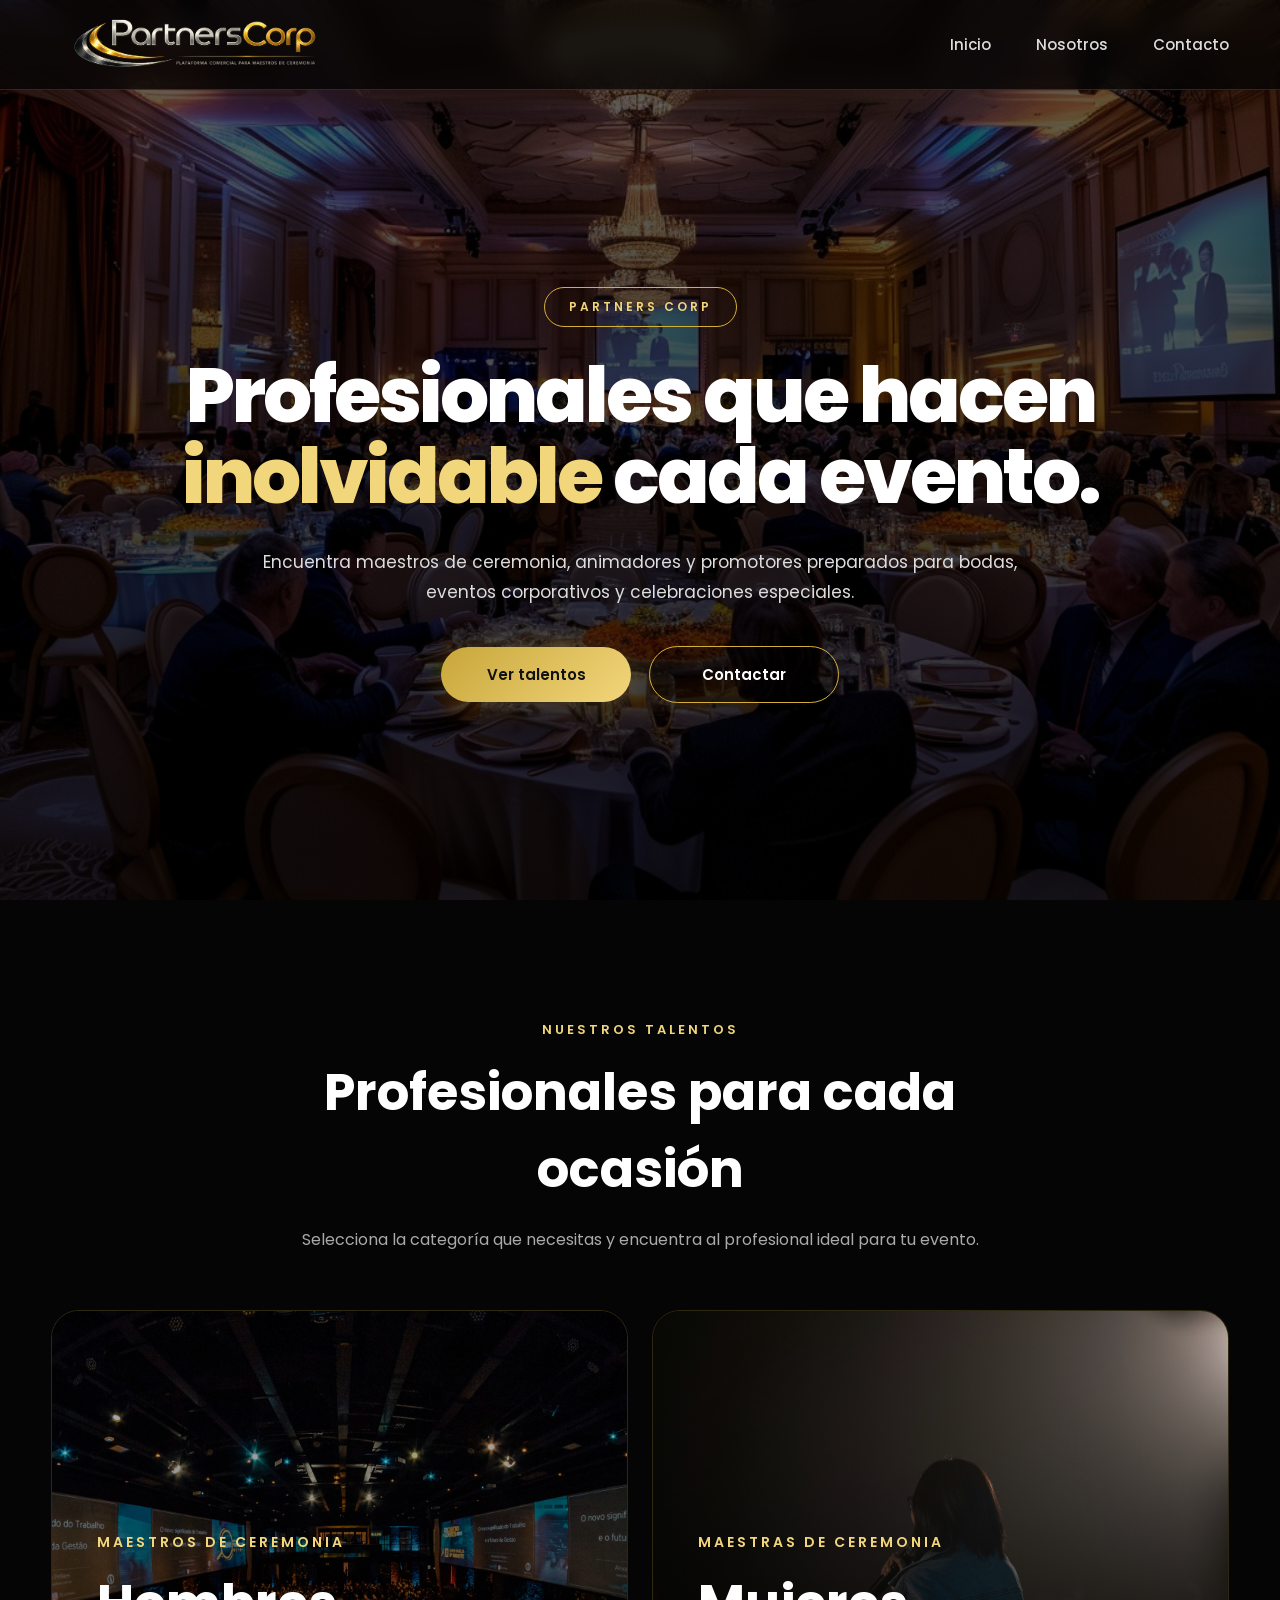
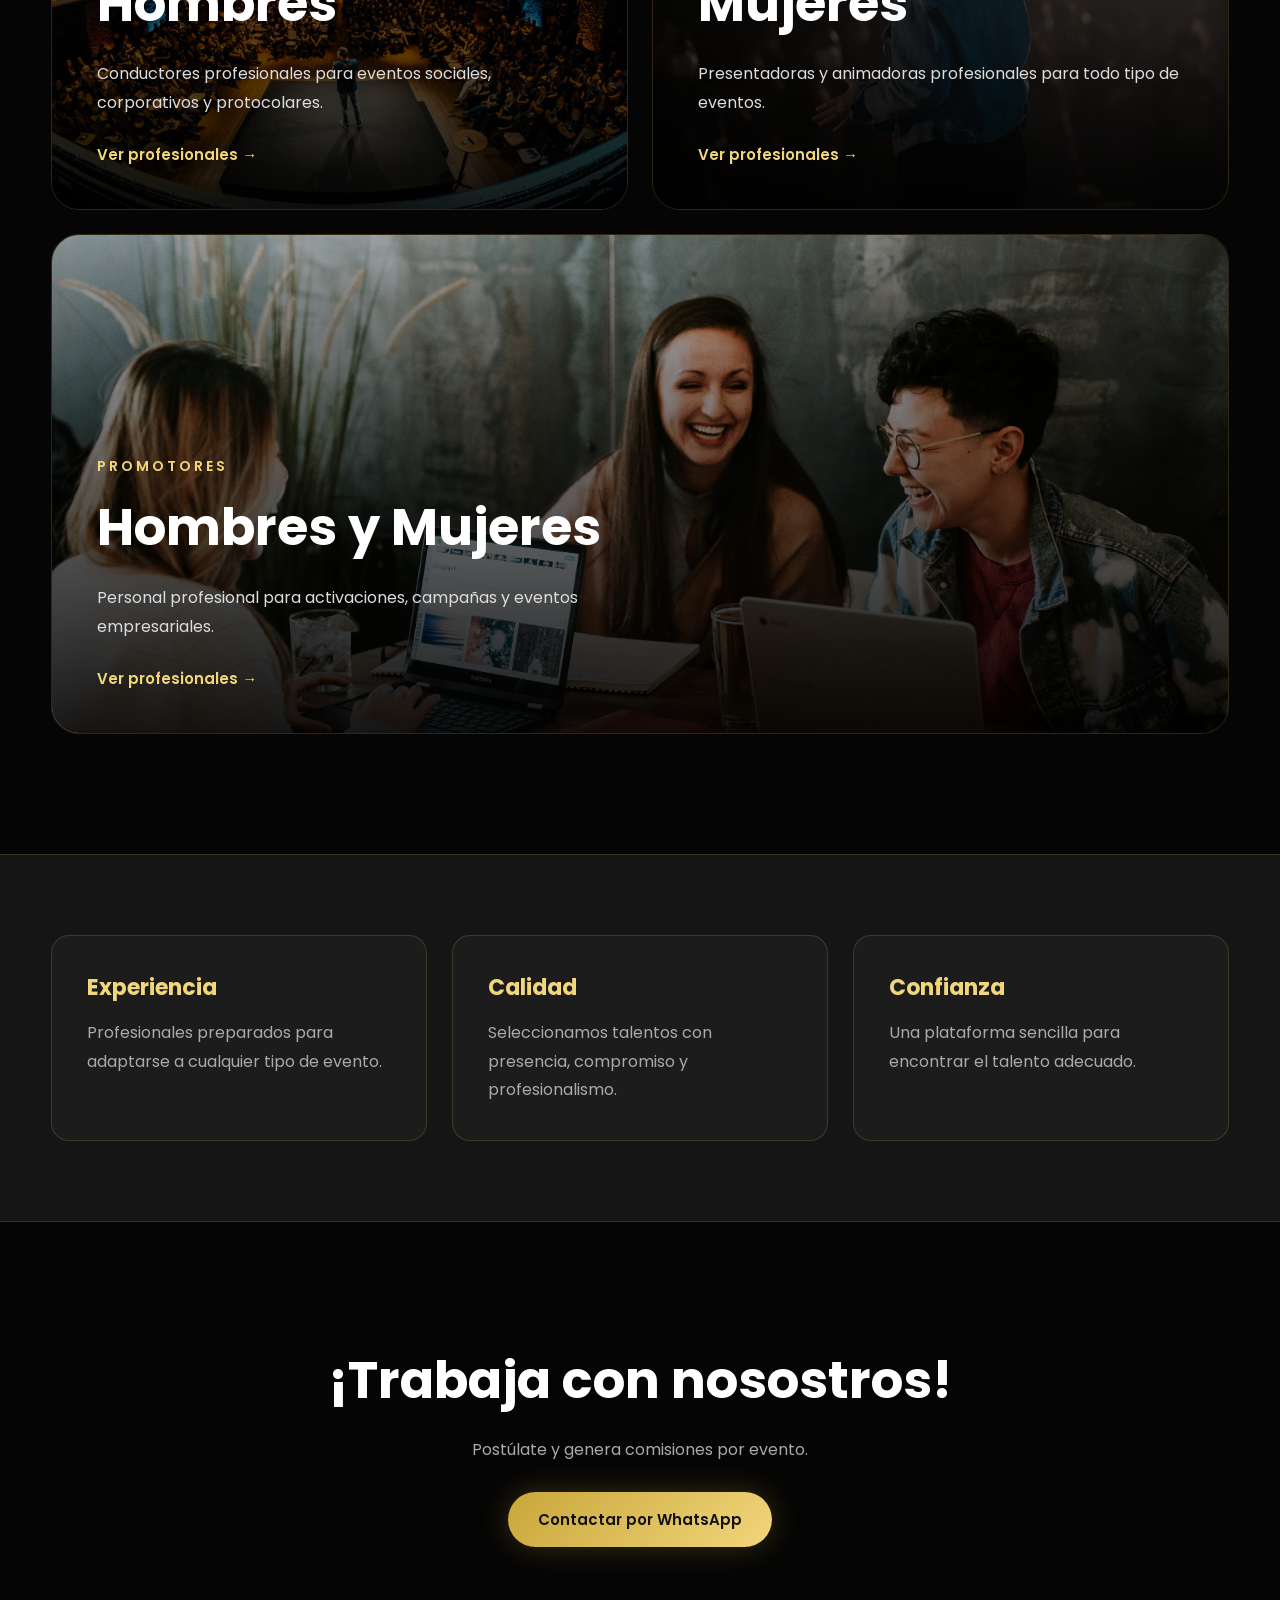
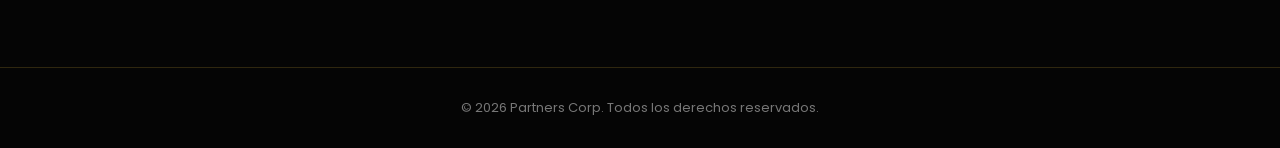
==== commit 9a6a41cb: "index.html" ====
--- a/index.html
+++ b/index.html
@@ -221,49 +221,6 @@
 
 
     </section>
-    <!-- =================================
-         CTA
-    ================================== -->
-
-    <section
-        class="cta-section"
-        id="contacto"
-    >
-
-
-        <div class="container">
-
-
-            <h2>
-
-                ¿Listo Ser un partner?
-
-            </h2>
-
-
-            <p>
-
-                Postulate y unete al equipo de Partners Corp.
-
-            </p>
-
-
-            <a
-                href="https://wa.me/"
-                class="btn btn-primary"
-                target="_blank"
-            >
-
-                Contactar por WhatsApp
-
-            </a>
-
-
-        </div>
-
-
-    </section>
-
 
 
     <!-- =================================
@@ -570,7 +527,49 @@
     </section>
 
 
-    
+    <!-- =================================
+         CTA
+    ================================== -->
+
+    <section
+        class="cta-section"
+        id="contacto"
+    >
+
+
+        <div class="container">
+
+
+            <h2>
+
+                ¡Trabaja con nosostros!
+
+            </h2>
+
+
+            <p>
+
+                Postúlate y genera comisiones por evento.
+
+            </p>
+
+
+            <a
+    href="https://wa.me/59177979971?text=Hola,%20quiero%20ser%20un%20partner%20%C2%BFCu%C3%A1les%20son%20los%20requisitos%3F"
+    class="btn btn-primary"
+    target="_blank"
+>
+
+                Contactar por WhatsApp
+
+            </a>
+
+
+        </div>
+
+
+    </section>
+
 
     <!-- =================================
          FOOTER
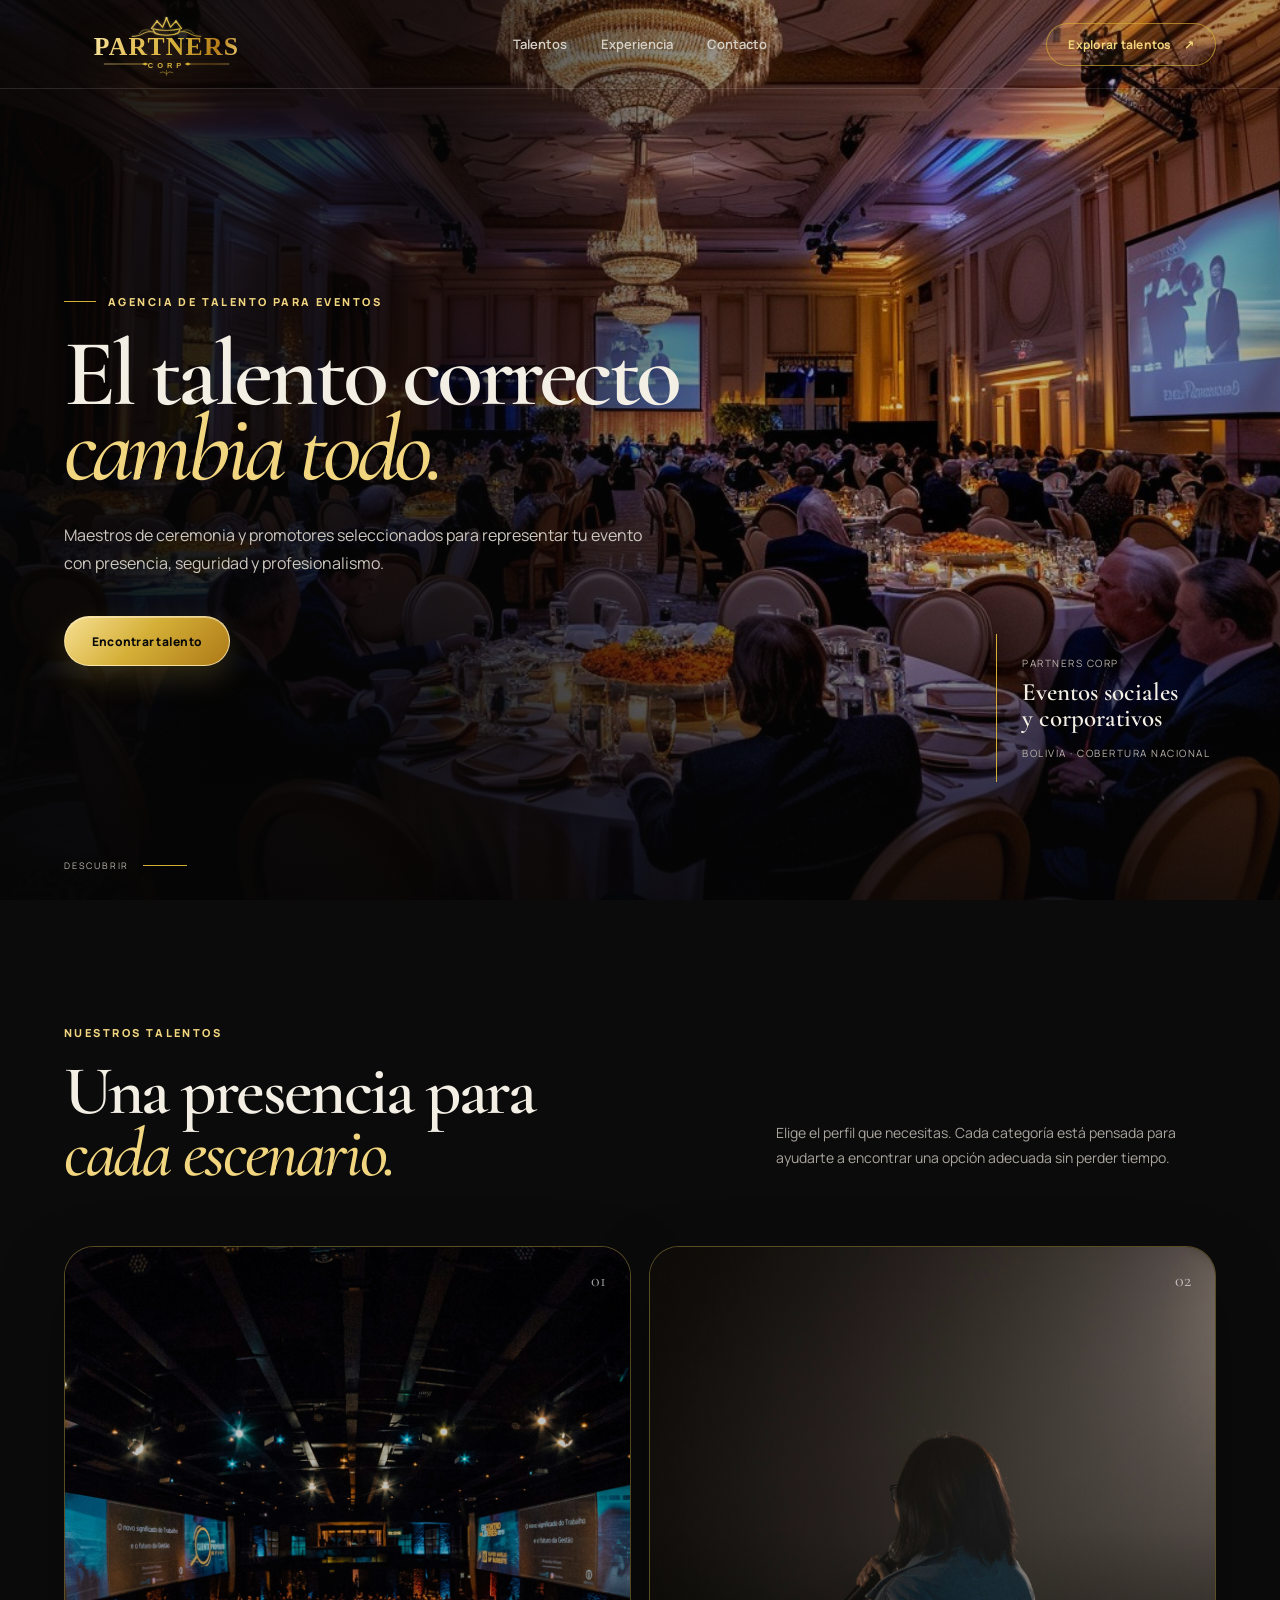
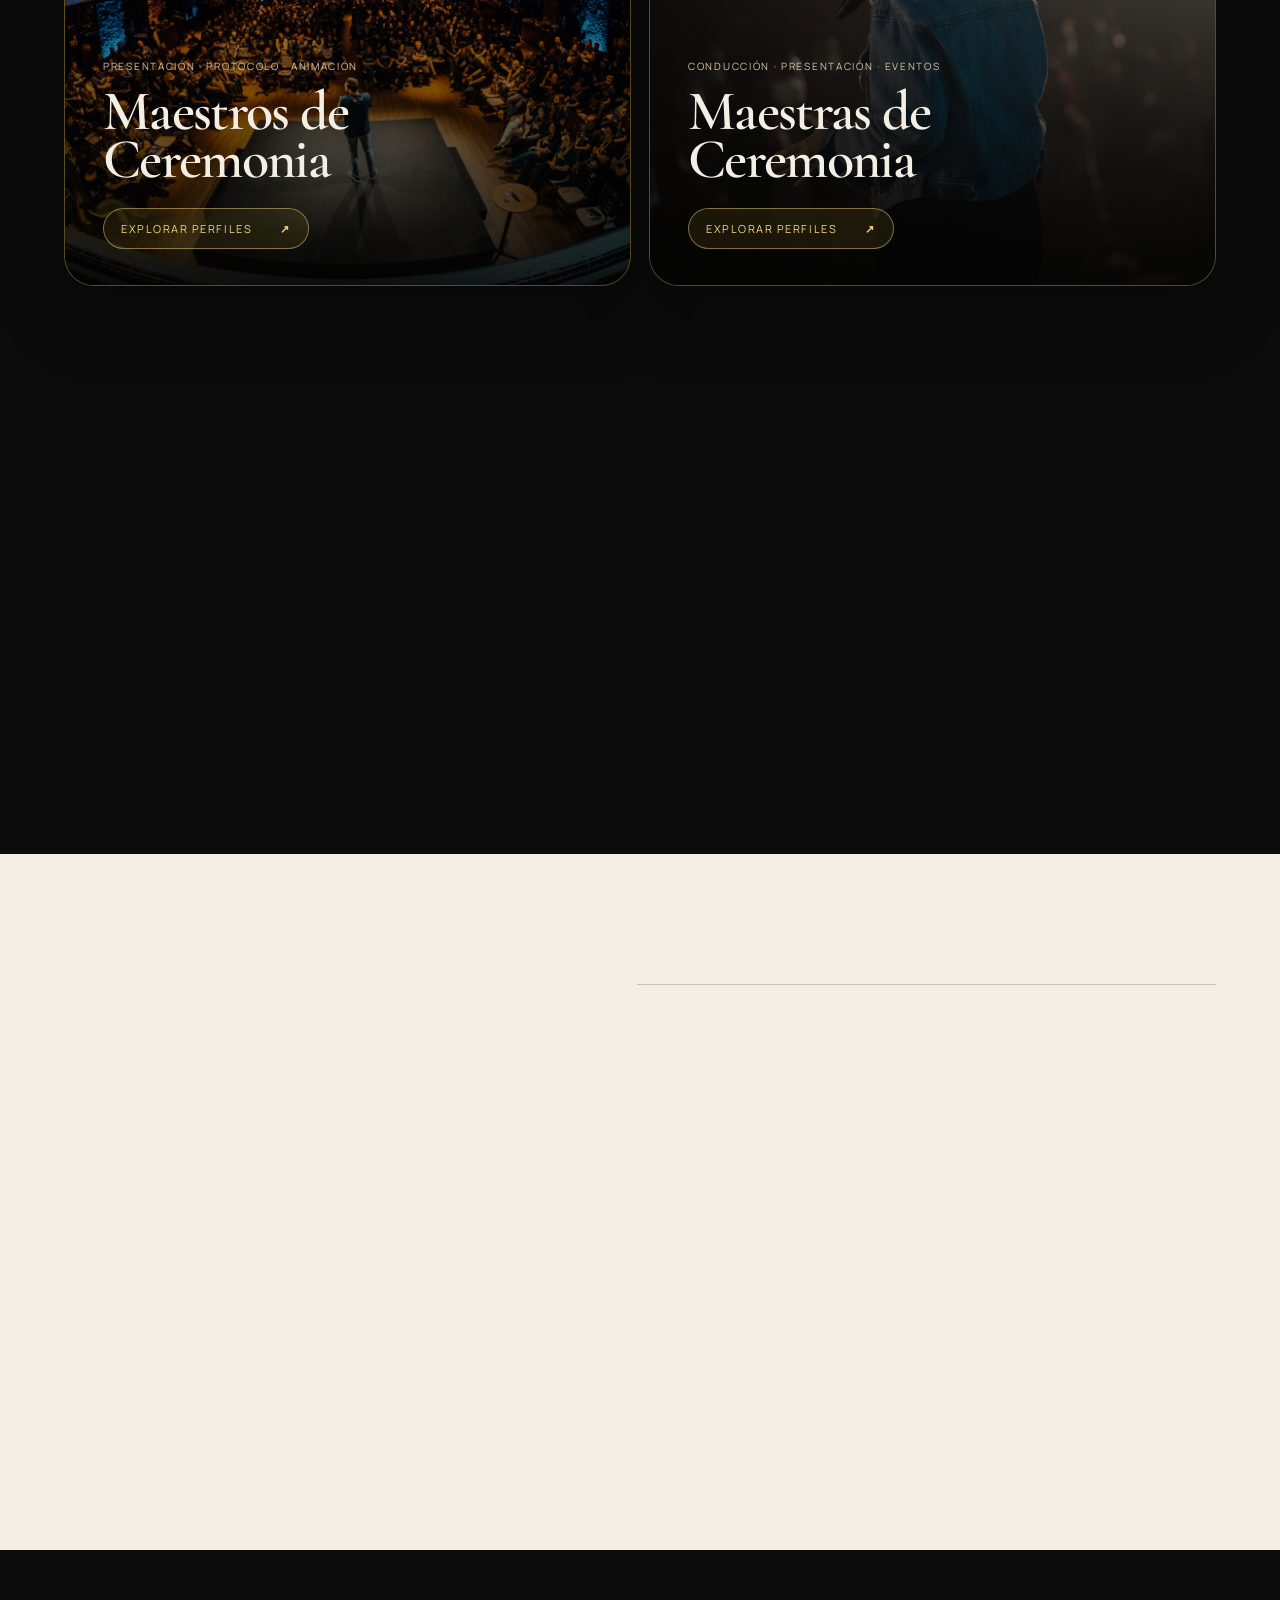
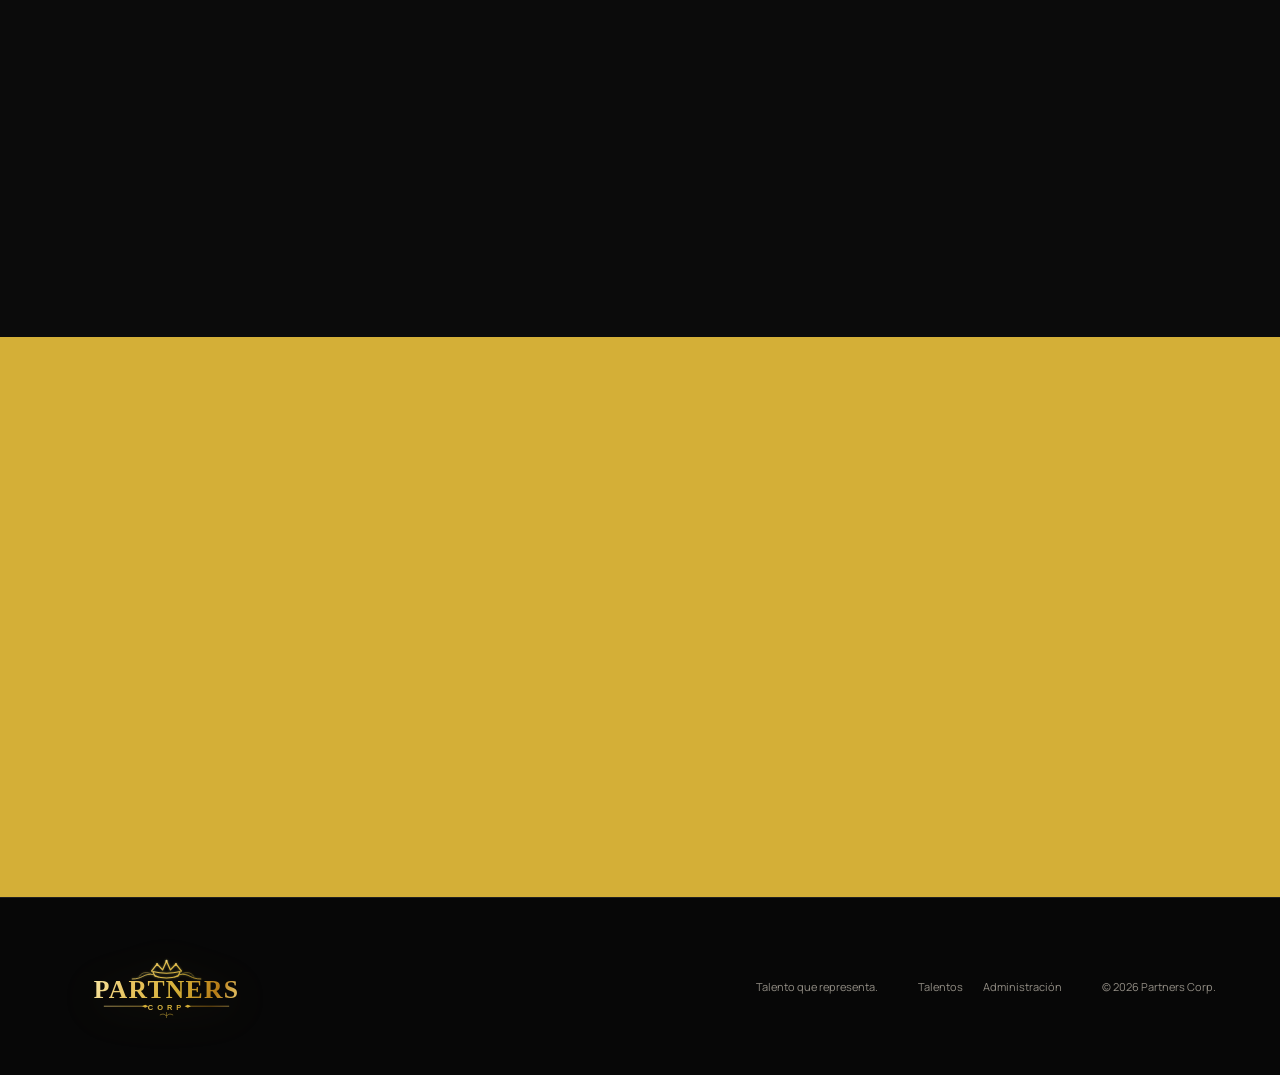
==== commit 053df400: "Add files via upload" ====
--- a/index.html
+++ b/index.html
@@ -1,605 +1,82 @@
-<!DOCTYPE html>
-<html lang="es">
-
-<head>
-
-    <meta charset="UTF-8">
-
-    <meta
-        name="viewport"
-        content="width=device-width, initial-scale=1.0"
-    >
-
-    <title>
-        Partners Corp | Profesionales para eventos
-    </title>
-
-
-    <meta
-        name="description"
-        content="Encuentra maestros de ceremonia, animadores y promotores profesionales para tus eventos."
-    >
-
-
-    <!-- GOOGLE FONT -->
-
-    <link
-        rel="preconnect"
-        href="https://fonts.googleapis.com"
-    >
-
-    <link
-        rel="preconnect"
-        href="https://fonts.gstatic.com"
-        crossorigin
-    >
-
-    <link
-        href="https://fonts.googleapis.com/css2?family=Poppins:wght@300;400;500;600;700;800&display=swap"
-        rel="stylesheet"
-    >
-
-
-    <!-- CSS -->
-
-    <link
-        rel="stylesheet"
-        href="css/style.css"
-    >
-
-    <link
-        rel="stylesheet"
-        href="css/responsive.css"
-    >
-
-</head>
-
-
-<body>
-
-
-    <!-- =================================
-         NAVBAR
-    ================================== -->
-
-    <header class="navbar">
-
-
-        <div class="nav-container">
-
-
-            <a
-                href="index.html"
-                class="logo"
-            >
-
-                <img
-                    src="assets/logo.png"
-                    alt="Partners Corp"
-                >
-
-            </a>
-
-
-            <nav>
-
-
-                <ul class="nav-links">
-
-
-                    <li>
-
-                        <a
-                            href="index.html"
-                            class="active"
-                        >
-
-                            Inicio
-
-                        </a>
-
-                    </li>
-
-
-                    <li>
-
-                        <a href="#talentos">
-
-                            Nosotros
-
-                        </a>
-
-                    </li>
-
-
-                    <li>
-
-                        <a href="#contacto">
-
-                            Contacto
-
-                        </a>
-
-                    </li>
-
-
-                </ul>
-
-
-            </nav>
-
-
-            <button
-                class="menu-toggle"
-                id="menuToggle"
-                aria-label="Abrir menú"
-            >
-
-                ☰
-
-            </button>
-
-
-        </div>
-
-
-    </header>
-
-
-    <!-- =================================
-         HERO
-    ================================== -->
-
-    <section class="hero">
-
-
-        <div class="hero-overlay"></div>
-
-
-        <div class="hero-content">
-
-
-            <span class="hero-badge">
-
-                PARTNERS CORP
-
-            </span>
-
-
-            <h1>
-
-                Profesionales que hacen
-
-                <span>
-
-                    inolvidable
-
-                </span>
-
-                cada evento.
-
-            </h1>
-
-
-            <p>
-
-                Encuentra maestros de ceremonia,
-                animadores y promotores preparados
-                para bodas, eventos corporativos y
-                celebraciones especiales.
-
-            </p>
-
-
-            <div class="hero-buttons">
-
-
-                <a
-                    href="#talentos"
-                    class="btn btn-primary"
-                >
-
-                    Ver talentos
-
-                </a>
-
-
-                <a
-                    href="#contacto"
-                    class="btn btn-outline"
-                >
-
-                    Contactar
-
-                </a>
-
-
-            </div>
-
-
-        </div>
-
-
-    </section>
-
-
-    <!-- =================================
-         TALENTOS
-    ================================== -->
-
-    <section
-        class="talents-section"
-        id="talentos"
-    >
-
-
-        <div class="container">
-
-
-            <div class="section-title">
-
-
-                <span>
-
-                    Nuestros talentos
-
-                </span>
-
-
-                <h2>
-
-                    Profesionales para cada ocasión
-
-                </h2>
-
-
-                <p>
-
-                    Selecciona la categoría que necesitas
-                    y encuentra al profesional ideal para
-                    tu evento.
-
-                </p>
-
-
-            </div>
-
-
-            <div class="talent-categories">
-
-
-                <!-- =========================
-                     HOMBRES
-                ========================== -->
-
-
-                <a
-                    href="hombres.html"
-                    class="talent-category"
-                >
-
-
-                    <div
-                        class="category-bg hombres-bg"
-                    ></div>
-
-
-                    <div class="category-content">
-
-
-                        <h3>
-
-                            Maestros de ceremonia
-
-                        </h3>
-
-
-                        <h2>
-
-                            Hombres
-
-                        </h2>
-
-
-                        <p>
-
-                            Conductores profesionales para
-                            eventos sociales, corporativos
-                            y protocolares.
-
-                        </p>
-
-
-                        <span>
-
-                            Ver profesionales →
-
-                        </span>
-
-
-                    </div>
-
-
-                </a>
-
-
-                <!-- =========================
-                     MUJERES
-                ========================== -->
-
-
-                <a
-                    href="mujeres.html"
-                    class="talent-category"
-                >
-
-
-                    <div
-                        class="category-bg mujeres-bg"
-                    ></div>
-
-
-                    <div class="category-content">
-
-
-                        <h3>
-
-                            Maestras de ceremonia
-
-                        </h3>
-
-
-                        <h2>
-
-                            Mujeres
-
-                        </h2>
-
-
-                        <p>
-
-                            Presentadoras y animadoras
-                            profesionales para todo tipo
-                            de eventos.
-
-                        </p>
-
-
-                        <span>
-
-                            Ver profesionales →
-
-                        </span>
-
-
-                    </div>
-
-
-                </a>
-
-
-                <!-- =========================
-                     PROMOTORES
-                ========================== -->
-
-
-                <a
-                    href="promotores.html"
-                    class="talent-category full"
-                >
-
-
-                    <div
-                        class="category-bg promotores-bg"
-                    ></div>
-
-
-                    <div class="category-content">
-
-
-                        <h3>
-
-                            Promotores
-
-                        </h3>
-
-
-                        <h2>
-
-                            Hombres y Mujeres
-
-                        </h2>
-
-
-                        <p>
-
-                            Personal profesional para
-                            activaciones, campañas y
-                            eventos empresariales.
-
-                        </p>
-
-
-                        <span>
-
-                            Ver profesionales →
-
-                        </span>
-
-
-                    </div>
-
-
-                </a>
-
-
-            </div>
-
-
-        </div>
-
-
-    </section>
-
-
-    <!-- =================================
-         POR QUÉ ELEGIRNOS
-    ================================== -->
-
-    <section class="why-section">
-
-
-        <div class="container">
-
-
-            <div class="why-grid">
-
-
-                <div class="why-box">
-
-
-                    <h3>
-
-                        Experiencia
-
-                    </h3>
-
-
-                    <p>
-
-                        Profesionales preparados para
-                        adaptarse a cualquier tipo de evento.
-
-                    </p>
-
-
-                </div>
-
-
-                <div class="why-box">
-
-
-                    <h3>
-
-                        Calidad
-
-                    </h3>
-
-
-                    <p>
-
-                        Seleccionamos talentos con
-                        presencia, compromiso y profesionalismo.
-
-                    </p>
-
-
-                </div>
-
-
-                <div class="why-box">
-
-
-                    <h3>
-
-                        Confianza
-
-                    </h3>
-
-
-                    <p>
-
-                        Una plataforma sencilla para
-                        encontrar el talento adecuado.
-
-                    </p>
-
-
-                </div>
-
-
-            </div>
-
-
-        </div>
-
-
-    </section>
-
-
-    <!-- =================================
-         CTA
-    ================================== -->
-
-    <section
-        class="cta-section"
-        id="contacto"
-    >
-
-
-        <div class="container">
-
-
-            <h2>
-
-                ¡Trabaja con nosostros!
-
-            </h2>
-
-
-            <p>
-
-                Postúlate y genera comisiones por evento.
-
-            </p>
-
-
-            <a
-    href="https://wa.me/59177979971?text=Hola,%20quiero%20ser%20un%20partner%20%C2%BFCu%C3%A1les%20son%20los%20requisitos%3F"
-    class="btn btn-primary"
-    target="_blank"
->
-
-                Contactar por WhatsApp
-
-            </a>
-
-
-        </div>
-
-
-    </section>
-
-
-    <!-- =================================
-         FOOTER
-    ================================== -->
-
-    <footer>
-
-
-        <div class="container">
-
-
-            <p>
-
-                © 2026 Partners Corp.
-                Todos los derechos reservados.
-
-            </p>
-
-
-        </div>
-
-
-    </footer>
-
-
-    <!-- JAVASCRIPT -->
-
-    <script src="js/main.js"></script>
-
-
-</body>
-
-</html>
+<!doctype html>
+<html lang="es">
+<head>
+  <meta charset="utf-8">
+  <meta name="viewport" content="width=device-width,initial-scale=1">
+  <meta name="theme-color" content="#090909">
+  <meta name="description" content="Partners Corp conecta marcas, empresas y familias con maestros de ceremonia y promotores profesionales.">
+  <title>Partners Corp | Talento para eventos</title>
+  <link rel="icon" href="assets/favicon.svg" type="image/svg+xml">
+  <link rel="icon" href="assets/favicon.ico" sizes="any">
+  <link rel="apple-touch-icon" href="assets/apple-touch-icon.png">
+
+  <link rel="preconnect" href="https://fonts.googleapis.com">
+  <link rel="preconnect" href="https://fonts.gstatic.com" crossorigin>
+  <link href="https://fonts.googleapis.com/css2?family=Cormorant+Garamond:wght@500;600;700&family=Manrope:wght@400;500;600;700;800&display=swap" rel="stylesheet">
+  <link rel="stylesheet" href="css/app.css">
+<link rel="stylesheet" href="css/round-gold.css">
+</head>
+<body>
+<header class="site-header" id="top">
+  <div class="nav-shell">
+    <a class="brand" href="index.html" aria-label="Partners Corp - Inicio"><img src="assets/logo.svg" alt="Partners Corp"></a>
+    <nav class="desktop-nav" aria-label="Principal">
+      <a href="#servicios">Talentos</a><a href="#experiencia">Experiencia</a><a href="#contacto">Contacto</a>
+    </nav>
+    <a class="nav-cta" href="talentos.html">Explorar talentos <span>↗</span></a>
+    <button class="menu-button" id="menuButton" aria-label="Abrir menú" aria-expanded="false"><span></span><span></span></button>
+  </div>
+  <div class="mobile-nav" id="mobileNav"><a href="#servicios">Talentos</a><a href="#experiencia">Experiencia</a><a href="#contacto">Contacto</a><a href="talentos.html">Explorar todos</a></div>
+</header>
+
+<main>
+<section class="hero-new">
+  <div class="hero-photo" aria-hidden="true"></div><div class="hero-shade" aria-hidden="true"></div>
+  <div class="hero-shell">
+    <div class="hero-copy reveal">
+      <div class="eyebrow"><span></span> Agencia de talento para eventos</div>
+      <h1>El talento correcto<br><em>cambia todo.</em></h1>
+      <p>Maestros de ceremonia y promotores seleccionados para representar tu evento con presencia, seguridad y profesionalismo.</p>
+      <div class="hero-actions"><a class="button gold" href="#servicios">Encontrar talento</a></div>
+    </div>
+    <div class="hero-note reveal"><span>Partners Corp</span><strong>Eventos sociales<br>y corporativos</strong><small>Bolivia · Cobertura nacional</small></div>
+  </div>
+  <a class="scroll-cue" href="#servicios"><span>Descubrir</span><i></i></a>
+</section>
+
+<section class="services-section" id="servicios">
+  <div class="section-shell">
+    <div class="section-heading reveal"><div><span class="kicker">Nuestros talentos</span><h2>Una presencia para<br><em>cada escenario.</em></h2></div><p>Elige el perfil que necesitas. Cada categoría está pensada para ayudarte a encontrar una opción adecuada sin perder tiempo.</p></div>
+    <div class="editorial-grid">
+      <a href="hombres.html" class="service-card service-men reveal"><div class="service-image"></div><div class="service-overlay"></div><div class="service-number">01</div><div class="service-copy"><small>Presentación · Protocolo · Animación</small><h3>Maestros de<br>Ceremonia</h3><span>Explorar perfiles <b>↗</b></span></div></a>
+      <a href="mujeres.html" class="service-card service-women reveal"><div class="service-image"></div><div class="service-overlay"></div><div class="service-number">02</div><div class="service-copy"><small>Conducción · Presentación · Eventos</small><h3>Maestras de<br>Ceremonia</h3><span>Explorar perfiles <b>↗</b></span></div></a>
+      <a href="promotores.html" class="service-card service-promoters reveal"><div class="service-image"></div><div class="service-overlay"></div><div class="service-number">03</div><div class="service-copy"><small>Marcas · Activaciones · Campañas</small><h3>Promotores</h3><span>Explorar perfiles <b>↗</b></span></div></a>
+    </div>
+  </div>
+</section>
+
+<section class="experience-section" id="experiencia">
+  <div class="experience-shell">
+    <div class="experience-title reveal"><span class="kicker">El estándar Partners</span><h2>Más que una imagen.<br><em>Una representación.</em></h2></div>
+    <div class="principles">
+      <article class="principle reveal"><span>01</span><div><h3>Selección</h3><p>Perfiles organizados por especialidad, ciudad y cobertura para una elección mucho más clara.</p></div></article>
+      <article class="principle reveal"><span>02</span><div><h3>Presencia</h3><p>Una presentación visual cuidada para que puedas evaluar al talento antes del primer contacto.</p></div></article>
+      <article class="principle reveal"><span>03</span><div><h3>Contacto directo</h3><p>Consulta disponibilidad y detalles con Partners Corp desde el perfil que te interese.</p></div></article>
+    </div>
+  </div>
+</section>
+
+<section class="work-section" id="trabaja-con-nosotros">
+  <div class="work-shell reveal">
+    <div class="work-copy"><span class="kicker">Forma parte de Partners</span><h2>¡Trabaja con nosotros!</h2><p>Postúlate y genera comisiones por evento.</p></div>
+    <a class="button gold work-button" href="https://wa.me/59177979971?text=Hola%2C%20quiero%20postularme%20para%20trabajar%20con%20Partners%20Corp" target="_blank" rel="noopener">Postularme por WhatsApp <span>↗</span></a>
+  </div>
+</section>
+
+<section class="cta-section" id="contacto">
+  <div class="cta-shell reveal"><span class="kicker light">Tu próximo evento</span><h2>Haz que la primera impresión<br><em>sea la correcta.</em></h2><p>Cuéntanos qué estás organizando y te ayudamos a encontrar el perfil indicado.</p><a class="button light-button" href="https://wa.me/59177979971?text=Hola%2C%20quiero%20cotizar%20talento%20para%20un%20evento" target="_blank" rel="noopener">Cotizar por WhatsApp <span>↗</span></a></div>
+</section>
+</main>
+<footer class="site-footer"><div class="footer-shell"><a class="brand footer-brand" href="#top"><img src="assets/logo.svg" alt="Partners Corp"></a><p>Talento que representa.</p><div class="footer-links"><a href="talentos.html">Talentos</a><a href="login.html">Administración</a></div><small>© <span id="year"></span> Partners Corp.</small></div></footer>
+<script src="js/site.js"></script>
+</body></html>
--- a/css/app.css
+++ b/css/app.css
@@ -0,0 +1,26 @@
+/* PARTNERS CORP · NEW EDITION */
+:root{--black:#080808;--black-2:#0f0f0f;--panel:#141414;--panel-2:#191919;--gold:#c7a35a;--gold-2:#e1c27f;--gold-dark:#8d7039;--ivory:#f4efe5;--muted:#a9a59e;--line:rgba(255,255,255,.1);--light-line:rgba(255,255,255,.16);--shadow:0 30px 80px rgba(0,0,0,.34);--serif:'Cormorant Garamond',Georgia,serif;--sans:'Manrope',Arial,sans-serif}*{box-sizing:border-box}html{scroll-behavior:smooth}body{margin:0;background:var(--black);color:var(--ivory);font-family:var(--sans);-webkit-font-smoothing:antialiased}a{color:inherit;text-decoration:none}button,input,select{font:inherit}button{cursor:pointer}.site-header{position:absolute;z-index:50;top:0;left:0;width:100%;border-bottom:1px solid rgba(255,255,255,.12)}.site-header.solid{position:fixed;background:rgba(8,8,8,.9);backdrop-filter:blur(18px)}.nav-shell{height:88px;max-width:1440px;margin:auto;padding:0 5vw;display:grid;grid-template-columns:1fr auto 1fr;align-items:center}.brand{width:178px;display:block}.brand img{display:block;width:100%;height:auto}.desktop-nav{display:flex;gap:34px;font-size:13px;font-weight:600;color:#d5d1c8}.desktop-nav a{position:relative}.desktop-nav a:after{content:'';position:absolute;left:0;bottom:-8px;width:0;height:1px;background:var(--gold);transition:.25s}.desktop-nav a:hover:after{width:100%}.nav-cta{justify-self:end;border:1px solid rgba(255,255,255,.24);padding:12px 17px;font-size:12px;font-weight:700;letter-spacing:.02em;transition:.25s}.nav-cta:hover{background:var(--gold);border-color:var(--gold);color:#0b0b0b}.nav-cta span{margin-left:10px}.menu-button{display:none;background:none;border:0;width:42px;height:42px;padding:10px}.menu-button span{display:block;height:1px;background:#fff;margin:7px 0}.mobile-nav{display:none}.hero-new{height:min(920px,100svh);min-height:720px;position:relative;overflow:hidden}.hero-photo{position:absolute;inset:0;background:url('../assets/hero.jpg') center 45%/cover no-repeat;transform:scale(1.02)}.hero-shade{position:absolute;inset:0;background:linear-gradient(90deg,rgba(5,5,5,.93) 0%,rgba(5,5,5,.76) 34%,rgba(5,5,5,.18) 70%,rgba(5,5,5,.34)),linear-gradient(0deg,rgba(5,5,5,.74) 0%,transparent 42%)}.hero-shell{position:relative;height:100%;max-width:1440px;margin:auto;padding:150px 5vw 90px;display:flex;align-items:center;justify-content:space-between}.hero-copy{max-width:710px}.eyebrow,.kicker{font-size:11px;text-transform:uppercase;letter-spacing:.22em;font-weight:800;color:var(--gold-2)}.eyebrow{display:flex;gap:12px;align-items:center}.eyebrow span{width:32px;height:1px;background:var(--gold)}.hero-copy h1{font-family:var(--serif);font-weight:600;font-size:clamp(70px,7.4vw,118px);line-height:.79;letter-spacing:-.045em;margin:28px 0 34px}.hero-copy h1 em,.section-heading h2 em,.experience-title h2 em,.cta-shell h2 em{font-weight:500;color:var(--gold-2)}.hero-copy p{max-width:590px;font-size:16px;line-height:1.8;color:#ccc7be}.hero-actions{display:flex;gap:12px;margin-top:38px}.button{border:0;display:inline-flex;align-items:center;justify-content:center;min-height:50px;padding:0 23px;font-size:12px;font-weight:800;letter-spacing:.02em;transition:.25s}.button.gold{background:var(--gold);color:#080808}.button.gold:hover{background:var(--gold-2);transform:translateY(-1px)}.button.ghost{border:1px solid rgba(255,255,255,.28);background:rgba(0,0,0,.1);color:#fff}.button.ghost:hover{border-color:#fff;background:rgba(255,255,255,.08)}.hero-note{align-self:flex-end;margin-bottom:28px;padding:22px 0 22px 25px;border-left:1px solid var(--gold);min-width:220px}.hero-note span,.hero-note small{display:block;font-size:10px;letter-spacing:.15em;text-transform:uppercase;color:#bbb5aa}.hero-note strong{display:block;font-family:var(--serif);font-size:25px;line-height:1.05;margin:9px 0 15px;font-weight:600}.scroll-cue{position:absolute;left:5vw;bottom:28px;display:flex;align-items:center;gap:14px;font-size:9px;text-transform:uppercase;letter-spacing:.2em;color:#bdb7ad}.scroll-cue i{width:44px;height:1px;background:var(--gold)}.services-section{padding:120px 0 130px;background:#0b0b0b}.section-shell,.experience-shell,.cta-shell,.catalog-shell{max-width:1380px;margin:auto;padding-left:5vw;padding-right:5vw}.section-heading{display:flex;justify-content:space-between;align-items:end;gap:60px;margin-bottom:62px}.section-heading h2,.experience-title h2{font-family:var(--serif);font-size:clamp(52px,5.4vw,82px);line-height:.9;letter-spacing:-.035em;margin:18px 0 0;font-weight:600}.section-heading>p{max-width:440px;color:var(--muted);font-size:14px;line-height:1.8}.editorial-grid{display:grid;grid-template-columns:1fr 1fr;gap:18px}.service-card{height:640px;position:relative;overflow:hidden;background:#1a1a1a}.service-card:nth-child(3){grid-column:1/-1;height:420px}.service-image{position:absolute;inset:0;background-position:center;background-size:cover;transition:transform .65s cubic-bezier(.2,.7,.2,1),filter .4s}.service-men .service-image{background-image:url('../assets/hombres.jpg');background-position:center 32%}.service-women .service-image{background-image:url('../assets/mujeres.jpg');background-position:center 30%}.service-promoters .service-image{background-image:url('../assets/promotores.webp');background-position:center 45%}.service-overlay{position:absolute;inset:0;background:linear-gradient(0deg,rgba(3,3,3,.9) 0%,rgba(3,3,3,.2) 56%,rgba(3,3,3,.18))}.service-number{position:absolute;right:24px;top:22px;font-family:var(--serif);font-size:18px;color:rgba(255,255,255,.65)}.service-copy{position:absolute;left:38px;right:38px;bottom:36px}.service-copy small{font-size:10px;text-transform:uppercase;letter-spacing:.17em;color:#d4c6ab}.service-copy h3{font-family:var(--serif);font-size:56px;line-height:.86;letter-spacing:-.03em;margin:12px 0 25px;font-weight:600}.service-copy span{display:flex;align-items:center;justify-content:space-between;border-top:1px solid rgba(255,255,255,.28);padding-top:17px;font-size:11px;text-transform:uppercase;letter-spacing:.14em}.service-card:hover .service-image{transform:scale(1.045);filter:saturate(.88)}.service-card:hover .service-copy span b{transform:translate(4px,-4px)}.service-copy span b{transition:.25s}.experience-section{background:var(--ivory);color:#151515;padding:130px 0}.experience-shell{display:grid;grid-template-columns:.9fr 1.1fr;gap:100px}.experience-title .kicker{color:var(--gold-dark)}.experience-title h2 em{color:var(--gold-dark)}.principles{border-top:1px solid rgba(0,0,0,.18)}.principle{display:grid;grid-template-columns:56px 1fr;gap:20px;padding:32px 0;border-bottom:1px solid rgba(0,0,0,.18)}.principle>span{font-family:var(--serif);font-size:18px;color:var(--gold-dark)}.principle h3{margin:0 0 10px;font-size:17px}.principle p{margin:0;color:#68645c;font-size:13px;line-height:1.8;max-width:520px}.cta-section{padding:125px 0;background:var(--gold)}.cta-shell{text-align:center;color:#0a0a0a}.kicker.light{color:#5f4920}.cta-shell h2{font-family:var(--serif);font-size:clamp(58px,6vw,90px);line-height:.88;margin:22px 0;font-weight:600}.cta-shell h2 em{color:#fff8e9}.cta-shell p{max-width:570px;margin:0 auto 34px;font-size:14px;line-height:1.8}.light-button{background:#0a0a0a;color:#fff}.light-button span{margin-left:12px}.site-footer{padding:55px 0;background:#070707;border-top:1px solid var(--line)}.site-footer.compact{padding:35px 0}.footer-shell{max-width:1380px;padding:0 5vw;margin:auto;display:grid;grid-template-columns:1fr auto auto auto;gap:40px;align-items:center}.footer-brand{width:145px}.footer-shell p,.footer-shell small,.footer-links{font-size:11px;color:#928d84}.footer-links{display:flex;gap:20px}.reveal{opacity:0;transform:translateY(20px);transition:opacity .65s,transform .65s}.reveal.visible{opacity:1;transform:none}
+/* CATALOG */.catalog-main{padding-top:88px;background:#0b0b0b;min-height:80vh}.catalog-hero{border-bottom:1px solid var(--line);background:radial-gradient(circle at 84% 20%,rgba(199,163,90,.1),transparent 35%),#0b0b0b}.catalog-hero-inner{max-width:1380px;padding:80px 5vw 60px;margin:auto;display:flex;justify-content:space-between;align-items:end;gap:50px}.catalog-hero h1{font-family:var(--serif);font-size:clamp(52px,6vw,86px);font-weight:600;letter-spacing:-.04em;line-height:.9;margin:16px 0 0}.catalog-hero p{max-width:470px;color:var(--muted);font-size:13px;line-height:1.8;margin:0}.catalog-section{padding:42px 0 100px}.catalog-toolbar{display:flex;justify-content:space-between;gap:22px}.search-box{width:min(570px,50%);height:49px;border:1px solid var(--line);display:flex;align-items:center;padding:0 15px;gap:12px;background:#101010}.search-box svg{width:18px;fill:none;stroke:#8e8980;stroke-width:1.6}.search-box input{flex:1;border:0;outline:0;background:transparent;color:#fff;font-size:12px}.search-box kbd{font-family:var(--sans);font-size:10px;border:1px solid var(--line);padding:3px 7px;color:#777}.filter-row{display:flex;gap:10px}.filter-row select,.admin-tools select{background:#101010;color:#d5d0c6;border:1px solid var(--line);padding:0 14px;min-width:165px;outline:0;font-size:11px}.results-meta{display:flex;align-items:center;gap:18px;margin:35px 0 22px;color:#9d988e;font-size:10px;text-transform:uppercase;letter-spacing:.15em}.gold-line{height:1px;background:linear-gradient(90deg,var(--gold),transparent);flex:1;opacity:.5}.talent-grid-new{display:grid;grid-template-columns:repeat(3,1fr);gap:24px}.talent-card-v2{background:#111;border:1px solid rgba(255,255,255,.08);transition:.28s;min-width:0}.talent-card-v2:hover{transform:translateY(-5px);border-color:rgba(199,163,90,.42);box-shadow:0 25px 60px rgba(0,0,0,.25)}.talent-media{position:relative;display:block;padding:0;border:0;background:#181818;width:100%;aspect-ratio:4/5;overflow:hidden;color:#fff;text-align:left}.talent-media img{width:100%;height:100%;display:block;object-fit:cover;object-position:center;transition:transform .5s}.talent-card-v2:hover .talent-media img{transform:scale(1.025)}.talent-gradient{position:absolute;inset:0;background:linear-gradient(0deg,rgba(0,0,0,.8),transparent 48%)}.premium-badge,.coverage-badge{position:absolute;top:15px;padding:8px 11px;font-size:9px;text-transform:uppercase;letter-spacing:.13em;font-weight:800}.premium-badge{left:15px;background:var(--gold);color:#080808}.coverage-badge{right:15px;background:rgba(8,8,8,.67);border:1px solid rgba(255,255,255,.24);backdrop-filter:blur(8px)}.media-caption{position:absolute;left:20px;right:20px;bottom:18px}.media-caption small{display:block;color:#d9c69e;text-transform:uppercase;letter-spacing:.13em;font-size:8px;margin-bottom:5px}.media-caption strong{font-family:var(--serif);font-size:32px;line-height:1;display:block;font-weight:600}.talent-info-v2{padding:19px 20px 20px}.talent-meta{display:flex;align-items:center;gap:8px;color:#969188;font-size:10px}.talent-meta i{width:3px;height:3px;border-radius:50%;background:var(--gold)}.talent-tags-v2{display:flex;gap:6px;flex-wrap:wrap;margin:14px 0 22px}.talent-tags-v2 span,.profile-tags span{border:1px solid var(--line);padding:6px 8px;font-size:8px;text-transform:uppercase;letter-spacing:.09em;color:#c4bfb5}.talent-price-row{display:flex;justify-content:space-between;align-items:end;border-top:1px solid var(--line);padding-top:16px}.talent-price-row small{display:block;color:#77736b;font-size:8px;text-transform:uppercase;letter-spacing:.12em}.talent-price-row strong{display:block;margin-top:3px;font-size:18px}.talent-price-row strong em{font-size:10px;font-style:normal;color:var(--gold)}.circle-action{width:39px;height:39px;border-radius:50%;border:1px solid rgba(199,163,90,.45);color:var(--gold-2);background:transparent;transition:.25s}.circle-action:hover{background:var(--gold);color:#080808}.skeleton-card{height:590px;background:linear-gradient(100deg,#111 20%,#171717 40%,#111 60%);background-size:200% 100%;animation:shine 1.4s infinite}@keyframes shine{to{background-position:-200% 0}}.empty-catalog,.load-error{text-align:center;padding:100px 20px;border:1px solid var(--line)}.empty-catalog span{color:var(--gold);font-size:10px;text-transform:uppercase;letter-spacing:.15em}.empty-catalog h2{font-family:var(--serif);font-size:35px}.text-button{border:0;background:none;color:#fff;border-bottom:1px solid var(--gold);padding:8px 0}.profile-modal{position:fixed;inset:0;z-index:100;pointer-events:none;opacity:0;transition:.25s}.profile-modal.open{pointer-events:auto;opacity:1}.modal-backdrop{position:absolute;inset:0;background:rgba(0,0,0,.78);border:0;width:100%;height:100%;backdrop-filter:blur(6px)}.profile-dialog{position:absolute;width:min(920px,92vw);max-height:90vh;overflow:auto;left:50%;top:50%;transform:translate(-50%,-47%);background:#111;border:1px solid rgba(199,163,90,.25);box-shadow:var(--shadow);transition:.3s}.profile-modal.open .profile-dialog{transform:translate(-50%,-50%)}.modal-close{position:absolute;z-index:2;right:13px;top:13px;width:38px;height:38px;border:1px solid rgba(255,255,255,.25);background:rgba(0,0,0,.6);color:#fff;font-size:25px}.profile-dialog>#profileContent{display:grid;grid-template-columns:1fr 1fr}.profile-image{min-height:620px;position:relative}.profile-image>img{width:100%;height:100%;object-fit:cover;position:absolute}.modal-premium{z-index:2}.profile-copy{padding:55px 46px;display:flex;flex-direction:column;justify-content:center}.profile-copy h2{font-family:var(--serif);font-size:54px;line-height:.92;margin:15px 0 10px}.profile-location{font-size:11px;color:#9c978e}.profile-tags{display:flex;flex-wrap:wrap;gap:6px;margin:25px 0}.profile-price{padding:19px 0;border-top:1px solid var(--line);border-bottom:1px solid var(--line)}.profile-price small{display:block;color:#777;font-size:9px;text-transform:uppercase;letter-spacing:.13em}.profile-price strong{display:block;font-size:24px;margin-top:4px}.profile-copy p{font-size:12px;color:#aaa49a;line-height:1.7;margin:22px 0}.full-button{width:100%}.modal-open,.drawer-open{overflow:hidden}
+/* AUTH */.auth-page{min-height:100vh;display:grid;grid-template-columns:1.2fr .8fr;background:#0b0b0b}.auth-art{position:relative;background:url('../assets/hero.jpg') center/cover no-repeat;min-height:100vh}.auth-art-overlay{position:absolute;inset:0;background:linear-gradient(0deg,rgba(0,0,0,.8),rgba(0,0,0,.1)),linear-gradient(90deg,rgba(0,0,0,.2),rgba(0,0,0,.6))}.auth-brand{position:absolute;top:44px;left:54px;width:170px}.auth-brand img{width:100%}.auth-quote{position:absolute;bottom:60px;left:55px}.auth-quote span{font-size:10px;text-transform:uppercase;letter-spacing:.18em;color:var(--gold-2)}.auth-quote h2{font-family:var(--serif);font-size:50px;line-height:.9;margin:15px 0}.auth-main{display:flex;align-items:center;justify-content:center;padding:40px}.auth-card{width:min(420px,100%)}.auth-card h1{font-family:var(--serif);font-size:62px;margin:16px 0 8px}.auth-card>p{font-size:12px;line-height:1.7;color:#969188;margin:0 0 34px}.auth-card label{display:block;font-size:10px;text-transform:uppercase;letter-spacing:.12em;color:#bcb6ac;margin:16px 0}.auth-card input{width:100%;height:51px;background:#121212;border:1px solid var(--line);color:#fff;padding:0 14px;outline:0;margin-top:8px}.auth-card input:focus{border-color:var(--gold)}.password-field{position:relative}.password-field input{padding-right:68px}.password-field button{position:absolute;right:10px;bottom:9px;height:32px;border:0;background:none;color:var(--gold);font-size:10px}.form-status{min-height:18px;font-size:10px;color:#958f85}.form-status.error{color:#e88989}.form-status.success{color:#8ed5a6}.back-link{display:inline-block;margin-top:20px;font-size:11px;color:#908a80}
+/* ADMIN */.admin-v2{background:#0c0c0c;min-height:100vh}.admin-sidebar{position:fixed;left:0;top:0;bottom:0;width:250px;border-right:1px solid var(--line);background:#090909;padding:28px 20px;display:flex;flex-direction:column;z-index:30}.admin-logo{width:160px;margin:7px 9px 55px}.admin-logo img{width:100%}.admin-sidebar nav{display:flex;flex-direction:column;gap:6px}.side-link{height:43px;border:0;background:transparent;color:#97928a;display:flex;align-items:center;gap:12px;padding:0 12px;font-size:11px;text-align:left}.side-link span{width:20px;color:var(--gold);font-size:15px}.side-link.active,.side-link:hover{background:#151515;color:#fff}.side-bottom{margin-top:auto;border-top:1px solid var(--line);padding-top:18px}.admin-user{display:flex;gap:10px;align-items:center}.avatar-dot{width:34px;height:34px;border-radius:50%;display:grid;place-items:center;background:var(--gold);color:#090909;font-weight:800}.admin-user strong,.admin-user small{display:block}.admin-user strong{font-size:10px}.admin-user small{font-size:8px;color:#716d66;margin-top:3px;max-width:145px;overflow:hidden;text-overflow:ellipsis}.logout-link{border:0;background:none;color:#9f988e;padding:15px 0 0;font-size:9px}.admin-content{margin-left:250px;padding:42px 46px 80px;max-width:1600px}.admin-topbar{display:flex;justify-content:space-between;align-items:end}.admin-topbar h1{font-family:var(--serif);font-size:48px;margin:5px 0 0}.stat-grid{display:grid;grid-template-columns:repeat(3,1fr);gap:14px;margin:34px 0}.stat-grid article{background:#121212;border:1px solid var(--line);padding:22px}.stat-grid small,.stat-grid span{display:block;font-size:8px;text-transform:uppercase;letter-spacing:.12em;color:#706c65}.stat-grid strong{font-family:var(--serif);display:block;font-size:40px;color:var(--gold-2);margin:10px 0 4px}.admin-list-panel{background:#111;border:1px solid var(--line)}.admin-list-head{display:flex;justify-content:space-between;gap:20px;align-items:center;padding:24px;border-bottom:1px solid var(--line)}.admin-list-head h2{font-size:15px;margin:0 0 5px}.admin-list-head p{font-size:9px;color:#77736b;margin:0}.admin-tools{display:flex;gap:8px}.admin-search{height:39px;border:1px solid var(--line);display:flex;align-items:center;padding:0 10px;gap:7px;min-width:240px}.admin-search span{color:var(--gold)}.admin-search input{border:0;background:none;color:#fff;outline:0;font-size:10px;width:100%}.admin-tools select{height:39px;min-width:155px}.admin-roster{padding:0}.roster-row{display:grid;grid-template-columns:58px minmax(150px,1.2fr) minmax(140px,1fr) 110px 100px 130px;gap:16px;align-items:center;padding:13px 20px;border-bottom:1px solid var(--line)}.roster-row:last-child{border-bottom:0}.roster-row>img{width:48px;height:58px;object-fit:cover}.roster-name strong,.roster-name span,.roster-coverage strong,.roster-coverage span,.roster-price strong,.roster-price span{display:block}.roster-name strong{font-size:11px}.roster-name span,.roster-coverage span,.roster-price span{font-size:8px;color:#77736b;margin-top:4px}.roster-tags{display:flex;gap:5px;flex-wrap:wrap}.roster-tags span{border:1px solid var(--line);padding:5px 7px;font-size:7px;color:#a8a298}.roster-coverage strong,.roster-price strong{font-size:10px}.roster-actions{display:flex;gap:6px;justify-content:end}.roster-actions button{border:1px solid var(--line);background:#171717;color:#bbb5aa;font-size:8px;padding:8px 9px}.roster-actions button:hover{border-color:var(--gold);color:#fff}.roster-actions .danger:hover{border-color:#9b5050;color:#e99}.admin-loading,.admin-empty{padding:60px 20px;text-align:center;color:#7d786f;font-size:10px}.admin-empty strong,.admin-empty span{display:block}.admin-empty strong{color:#d1cbc0;font-size:13px;margin-bottom:8px}.drawer{position:fixed;inset:0;z-index:100;pointer-events:none;opacity:0;transition:.25s}.drawer.open{pointer-events:auto;opacity:1}.drawer-backdrop{position:absolute;inset:0;border:0;background:rgba(0,0,0,.75);backdrop-filter:blur(5px);width:100%}.drawer-panel{position:absolute;right:0;top:0;bottom:0;width:min(920px,94vw);background:#0e0e0e;border-left:1px solid rgba(199,163,90,.3);transform:translateX(30px);transition:.3s;overflow:auto;box-shadow:-30px 0 80px rgba(0,0,0,.4)}.drawer.open .drawer-panel{transform:none}.drawer-head{display:flex;align-items:center;justify-content:space-between;padding:26px 32px;border-bottom:1px solid var(--line);position:sticky;top:0;background:rgba(14,14,14,.95);backdrop-filter:blur(12px);z-index:4}.drawer-head h2{font-family:var(--serif);font-size:33px;margin:5px 0 0}.drawer-close{width:39px;height:39px;border:1px solid var(--line);background:#151515;color:#fff;font-size:25px}.drawer-form{padding:30px 32px}.form-columns{display:grid;grid-template-columns:1.1fr .9fr;gap:30px}.field{margin-bottom:18px}.field label,.form-image label{display:block;font-size:9px;text-transform:uppercase;letter-spacing:.12em;color:#a9a398;margin-bottom:8px}.field input,.field select{width:100%;height:46px;border:1px solid var(--line);background:#151515;color:#fff;padding:0 12px;outline:0;font-size:11px}.field input:focus,.field select:focus{border-color:var(--gold)}.field small,.form-image small{display:block;font-size:8px;color:#716d65;line-height:1.5;margin-top:7px}.field-row{display:grid;grid-template-columns:1fr 1fr;gap:12px}.switch-field{display:flex;align-items:center;gap:12px;border:1px solid var(--line);padding:14px;margin-top:5px}.switch-field>input{display:none}.switch-ui{width:38px;height:21px;border-radius:20px;background:#292929;position:relative;transition:.2s}.switch-ui:before{content:'';position:absolute;width:15px;height:15px;left:3px;top:3px;border-radius:50%;background:#777;transition:.2s}.switch-field>input:checked+.switch-ui{background:var(--gold)}.switch-field>input:checked+.switch-ui:before{left:20px;background:#0b0b0b}.switch-field strong,.switch-field small{display:block}.switch-field strong{font-size:10px}.switch-field small{font-size:8px;color:#747068;margin-top:3px}.image-field-head{display:flex;align-items:end;justify-content:space-between;margin-bottom:9px}.image-field-head label{margin-bottom:0}.upload-mini{border-bottom:1px solid var(--gold);color:var(--gold)!important;padding-bottom:2px;cursor:pointer}.crop-stage{position:relative;width:100%;aspect-ratio:4/5;background:#131313;border:1px dashed rgba(199,163,90,.3);overflow:hidden;touch-action:none}.crop-stage canvas{width:100%;height:100%;display:block;cursor:grab}.crop-stage canvas:active{cursor:grabbing}.crop-placeholder{position:absolute;inset:0;display:flex;flex-direction:column;justify-content:center;align-items:center;text-align:center;background:#131313;pointer-events:none}.crop-placeholder[hidden]{display:none}.crop-placeholder span{font-size:30px;color:var(--gold)}.crop-placeholder strong{font-size:11px;margin-top:8px}.crop-placeholder small{font-size:8px;margin-top:5px}.crop-guides{position:absolute;inset:0;pointer-events:none}.crop-guides i{position:absolute;background:rgba(255,255,255,.18)}.crop-guides i:nth-child(1),.crop-guides i:nth-child(2){top:0;bottom:0;width:1px}.crop-guides i:nth-child(1){left:33.33%}.crop-guides i:nth-child(2){left:66.66%}.crop-guides i:nth-child(3),.crop-guides i:nth-child(4){left:0;right:0;height:1px}.crop-guides i:nth-child(3){top:33.33%}.crop-guides i:nth-child(4){top:66.66%}.crop-controls{display:grid;grid-template-columns:34px 1fr 34px auto;gap:6px;margin-top:9px}.crop-controls button{height:34px;border:1px solid var(--line);background:#161616;color:#c8c1b5}.crop-controls input{accent-color:var(--gold)}.crop-controls .auto-frame{font-size:8px;padding:0 10px;color:var(--gold)}.crop-help{font-size:8px;color:#716c64;line-height:1.6}.existing-image{margin-top:10px;border:1px solid var(--line);padding:8px;display:flex;align-items:center;gap:10px}.existing-image[hidden]{display:none}.existing-image img{width:44px;height:55px;object-fit:cover}.existing-image span{font-size:8px;color:#7d786f}.drawer-footer{display:flex;align-items:center;justify-content:space-between;border-top:1px solid var(--line);margin-top:25px;padding-top:20px}.drawer-footer>div{display:flex;gap:8px}.dark-ghost{background:#151515!important}.toast{position:fixed;z-index:200;right:24px;bottom:24px;background:#1b1b1b;border:1px solid var(--gold);padding:13px 18px;font-size:10px;transform:translateY(30px);opacity:0;pointer-events:none;transition:.25s}.toast.show{transform:none;opacity:1}.toast.error{border-color:#a34f4f}
+@media(max-width:1050px){.nav-shell{grid-template-columns:1fr auto}.desktop-nav{display:none}.nav-cta{margin-right:10px}.menu-button{display:block;justify-self:end}.mobile-nav{position:absolute;top:88px;left:0;right:0;background:#0c0c0c;border-bottom:1px solid var(--line);padding:20px 5vw;flex-direction:column;gap:18px}.mobile-nav.open{display:flex}.hero-note{display:none}.editorial-grid{grid-template-columns:1fr}.service-card:nth-child(3){grid-column:auto;height:560px}.experience-shell{grid-template-columns:1fr;gap:60px}.talent-grid-new{grid-template-columns:repeat(2,1fr)}.admin-sidebar{width:210px}.admin-content{margin-left:210px;padding:32px 24px}.roster-row{grid-template-columns:52px 1.2fr 1fr 95px 120px}.roster-tags{display:none}.form-columns{grid-template-columns:1fr 330px}}
+@media(max-width:760px){.nav-shell{height:75px;padding:0 18px}.brand{width:145px}.nav-cta{display:none}.mobile-nav{top:75px}.hero-new{min-height:680px}.hero-shell{padding:125px 20px 75px;align-items:flex-end}.hero-copy h1{font-size:62px;line-height:.84}.hero-copy p{font-size:13px;line-height:1.7}.hero-actions{flex-direction:column;align-items:stretch;max-width:310px}.scroll-cue{display:none}.services-section{padding:80px 0}.section-shell,.experience-shell,.cta-shell,.catalog-shell{padding-left:20px;padding-right:20px}.section-heading{display:block;margin-bottom:38px}.section-heading>p{margin-top:25px}.service-card,.service-card:nth-child(3){height:500px}.service-copy{left:24px;right:24px;bottom:25px}.service-copy h3{font-size:44px}.experience-section{padding:80px 0}.experience-title h2{font-size:54px}.cta-section{padding:85px 0}.footer-shell{grid-template-columns:1fr;gap:16px}.catalog-main{padding-top:75px}.catalog-hero-inner{padding:56px 20px 38px;display:block}.catalog-hero p{margin-top:23px}.catalog-toolbar{display:block}.search-box{width:100%}.filter-row{margin-top:9px}.filter-row select{width:50%;min-width:0;height:44px}.talent-grid-new{grid-template-columns:1fr;gap:18px}.profile-dialog>#profileContent{grid-template-columns:1fr}.profile-image{min-height:470px}.profile-copy{padding:34px 25px}.profile-copy h2{font-size:45px}.auth-page{grid-template-columns:1fr}.auth-art{display:none}.auth-main{min-height:100vh;padding:28px}.admin-sidebar{position:static;width:auto;height:70px;padding:0 18px;border-right:0;border-bottom:1px solid var(--line);display:flex;flex-direction:row;align-items:center}.admin-logo{margin:0;width:140px}.admin-sidebar nav{display:none}.side-bottom{margin:0 0 0 auto;padding:0;border:0;display:flex;align-items:center}.admin-user{display:none}.logout-link{padding:10px}.admin-content{margin-left:0;padding:25px 16px 60px}.admin-topbar h1{font-size:40px}.admin-topbar .button{padding:0 15px}.stat-grid{grid-template-columns:1fr 1fr 1fr;gap:7px}.stat-grid article{padding:15px 12px}.stat-grid strong{font-size:29px}.stat-grid span{display:none}.admin-list-head{display:block}.admin-tools{margin-top:15px}.admin-search{min-width:0;flex:1}.roster-row{grid-template-columns:50px 1fr auto;padding:12px}.roster-coverage,.roster-price{display:none}.roster-actions{grid-column:2/4;justify-content:start}.drawer-panel{width:100vw}.drawer-form{padding:24px 18px}.form-columns{grid-template-columns:1fr}.form-image{max-width:400px}.drawer-head{padding:20px 18px}.drawer-footer{align-items:stretch;flex-direction:column;gap:10px}.drawer-footer>div{display:grid;grid-template-columns:1fr 1fr}.field-row{grid-template-columns:1fr}.form-status{margin:0}.service-promoters .service-image{background-position:center}}
+@media(max-width:430px){.hero-copy h1{font-size:53px}.service-card,.service-card:nth-child(3){height:450px}.service-copy h3{font-size:40px}.filter-row{flex-direction:column}.filter-row select{width:100%}.stat-grid article{padding:12px 9px}.stat-grid small{font-size:7px}.stat-grid strong{font-size:27px}.admin-topbar{align-items:center}.admin-topbar .kicker{display:none}.admin-topbar h1{font-size:36px}}
+
+/* === LOCAL GOLD EDITION · 2026 === */
+:root{--gold:#d4af37;--gold-2:#f1d37b;--gold-dark:#986b12}
+.brand{width:205px}.brand img,.admin-logo img,.auth-brand img{filter:drop-shadow(0 8px 22px rgba(212,175,55,.13))}
+.button.gold,.nav-cta:hover,.work-button{background:linear-gradient(135deg,#f2d37a 0%,#d4af37 48%,#a97616 100%);color:#090909;border:1px solid rgba(255,237,175,.72);box-shadow:0 10px 30px rgba(212,175,55,.18),inset 0 1px 0 rgba(255,255,255,.38)}
+.button.gold:hover,.work-button:hover{background:linear-gradient(135deg,#f7e3a6 0%,#e2bd48 48%,#b7831e 100%);box-shadow:0 14px 38px rgba(212,175,55,.27);transform:translateY(-2px)}
+.nav-cta{border-color:rgba(212,175,55,.65);color:#f3d77d;background:rgba(212,175,55,.06)}
+.nav-cta:hover{color:#080808}
+.service-card{border:1px solid rgba(212,175,55,.24)}
+.service-card:after{content:"";position:absolute;inset:0;border:1px solid transparent;transition:.35s;pointer-events:none}.service-card:hover:after{border-color:rgba(240,207,107,.58);box-shadow:inset 0 0 50px rgba(212,175,55,.08)}
+.service-copy span,.text-button,.circle-action{color:var(--gold-2)}
+.premium-badge{background:linear-gradient(135deg,#f1d37b,#b9851d);color:#0a0a0a;border-color:#f3db93;box-shadow:0 7px 22px rgba(212,175,55,.24)}
+.talent-card-v2{border-color:rgba(212,175,55,.22)}.talent-card-v2:hover{border-color:rgba(212,175,55,.55);box-shadow:0 24px 65px rgba(0,0,0,.45),0 0 0 1px rgba(212,175,55,.08)}
+.work-section{padding:34px 0 115px;background:#0b0b0b}.work-shell{max-width:1240px;margin:0 auto;padding:54px 58px;display:flex;align-items:center;justify-content:space-between;gap:40px;position:relative;overflow:hidden;border:1px solid rgba(212,175,55,.38);background:radial-gradient(circle at 86% 15%,rgba(212,175,55,.18),transparent 30%),linear-gradient(120deg,#111 0%,#0b0b0b 58%,#171208 100%);box-shadow:0 28px 85px rgba(0,0,0,.34)}.work-shell:before{content:"";position:absolute;left:0;top:0;width:5px;height:100%;background:linear-gradient(#f1d37b,#9c6b12)}.work-copy h2{font-family:var(--serif);font-size:clamp(48px,5vw,72px);line-height:.95;margin:10px 0 12px;font-weight:600}.work-copy p{margin:0;color:#d8d1c3;font-size:17px}.work-button{min-width:250px;min-height:58px}.work-button span{margin-left:12px}
+.admin-topbar .button.gold{padding-left:24px;padding-right:24px}.upload-mini{border-color:rgba(212,175,55,.55)!important;color:var(--gold-2)!important}.auto-frame{border-color:rgba(212,175,55,.5)!important;color:var(--gold-2)!important}
+.auth-card:after{content:"Modo local · datos guardados solo en este navegador";display:block;margin-top:18px;padding-top:16px;border-top:1px solid rgba(255,255,255,.08);color:#8f8a82;font-size:11px;line-height:1.5}
+.local-credentials{margin:-6px 0 18px;padding:11px 13px;border:1px solid rgba(212,175,55,.23);background:rgba(212,175,55,.05);font-size:11px;line-height:1.6;color:#bdb6aa}.local-credentials strong{color:#ecd079}
+@media(max-width:780px){.brand{width:165px}.work-section{padding:20px 5vw 80px}.work-shell{padding:38px 28px;display:block}.work-button{margin-top:28px;width:100%}.work-copy h2{font-size:48px}}
--- a/css/round-gold.css
+++ b/css/round-gold.css
@@ -0,0 +1,250 @@
+/* PARTNERS CORP · ROUND GOLD REFINEMENT */
+:root{
+  --gold:#d4af37;
+  --gold-2:#f2d67f;
+  --gold-3:#f7e6ad;
+  --gold-dark:#946613;
+  --round-lg:30px;
+  --round-md:22px;
+  --round-sm:16px;
+}
+
+/* ---------- Global softness ---------- */
+.button,.nav-cta,.light-button,.work-button{
+  border-radius:999px!important;
+}
+.button{padding-left:27px;padding-right:27px}
+.button.gold,.work-button{
+  background:linear-gradient(135deg,#f7df92 0%,#d4af37 47%,#ad7917 100%)!important;
+  border:1px solid rgba(255,238,181,.78)!important;
+  box-shadow:0 12px 30px rgba(212,175,55,.2),inset 0 1px 0 rgba(255,255,255,.42)!important;
+}
+.button.gold:hover,.work-button:hover{
+  background:linear-gradient(135deg,#fff0b6 0%,#e3bd49 48%,#bb841b 100%)!important;
+  box-shadow:0 16px 38px rgba(212,175,55,.3)!important;
+}
+.button.ghost,.dark-ghost{border-radius:999px!important}
+.nav-cta{padding:12px 21px!important}
+.menu-button{border-radius:50%;border:1px solid rgba(212,175,55,.3)!important;background:rgba(10,10,10,.35)!important}
+
+/* Home cards */
+.service-card{
+  border-radius:30px!important;
+  border:1px solid rgba(212,175,55,.34)!important;
+  box-shadow:0 26px 70px rgba(0,0,0,.28);
+}
+.service-card:after{border-radius:30px!important;inset:0!important}
+.service-copy span{
+  width:max-content;
+  min-width:190px;
+  max-width:100%;
+  border:1px solid rgba(242,214,127,.48)!important;
+  border-radius:999px;
+  padding:12px 17px!important;
+  background:rgba(212,175,55,.10);
+  color:var(--gold-2)!important;
+}
+.service-copy span b{margin-left:28px}
+.principle{border-radius:18px;padding-left:16px;padding-right:16px;transition:.25s}
+.principle:hover{background:rgba(148,102,19,.06)}
+.work-shell{
+  border-radius:30px!important;
+  border-color:rgba(212,175,55,.52)!important;
+  box-shadow:0 30px 90px rgba(0,0,0,.38),0 0 0 1px rgba(212,175,55,.05)!important;
+}
+.work-shell:before{border-radius:30px 0 0 30px}
+
+/* ---------- Catalog controls ---------- */
+.search-box,.filter-row select{
+  border-radius:999px!important;
+  border-color:rgba(212,175,55,.20)!important;
+  background:#11100e!important;
+}
+.search-box:focus-within,.filter-row select:focus{border-color:rgba(242,214,127,.62)!important}
+.search-box kbd{border-radius:999px;border-color:rgba(212,175,55,.2)!important}
+
+/* ---------- Talent cards ---------- */
+.talent-grid-new{gap:28px!important}
+.talent-card-v2{
+  overflow:hidden;
+  border-radius:28px!important;
+  background:linear-gradient(180deg,#151410 0%,#101010 50%,#0f0f0f 100%)!important;
+  border:1px solid rgba(212,175,55,.34)!important;
+  box-shadow:0 20px 55px rgba(0,0,0,.24);
+}
+.talent-card-v2:hover{
+  border-color:rgba(247,223,146,.70)!important;
+  box-shadow:0 28px 70px rgba(0,0,0,.42),0 0 0 1px rgba(212,175,55,.08)!important;
+}
+.talent-media{border-radius:27px 27px 19px 19px!important}
+.premium-badge,.coverage-badge{
+  border-radius:999px!important;
+  backdrop-filter:blur(10px);
+}
+.premium-badge{
+  background:linear-gradient(135deg,#f9e5a1,#d4af37 58%,#a46f12)!important;
+  color:#0a0907!important;
+  border:1px solid rgba(255,242,196,.88)!important;
+  box-shadow:0 8px 24px rgba(212,175,55,.28)!important;
+}
+.coverage-badge{
+  border:1px solid rgba(242,214,127,.48)!important;
+  background:rgba(8,8,8,.68)!important;
+  color:#f3d77d!important;
+}
+.talent-info-v2{padding:22px 22px 24px!important}
+.talent-tags-v2,.profile-tags{display:flex!important;flex-wrap:wrap;gap:8px!important}
+.talent-tags-v2 span,.profile-tags span{
+  border-radius:999px!important;
+  border:1px solid rgba(242,214,127,.62)!important;
+  background:linear-gradient(135deg,rgba(242,214,127,.18),rgba(164,111,18,.09))!important;
+  color:#f5d982!important;
+  padding:7px 11px!important;
+  font-weight:700!important;
+  letter-spacing:.025em;
+}
+.talent-price-row{margin-top:22px!important;padding-top:18px!important;border-top:1px solid rgba(212,175,55,.20)!important}
+.circle-action{
+  width:46px!important;height:46px!important;border-radius:50%!important;
+  border:1px solid rgba(242,214,127,.62)!important;
+  background:rgba(212,175,55,.08)!important;
+  color:var(--gold-2)!important;
+}
+.circle-action:hover{background:var(--gold)!important;color:#090909!important;transform:rotate(6deg)}
+.profile-dialog{border-radius:30px!important;overflow:hidden!important;border-color:rgba(212,175,55,.38)!important}
+.profile-image{border-radius:28px 0 0 28px;overflow:hidden}
+.full-button{border-radius:999px!important}
+
+/* ---------- Login ---------- */
+.auth-card{border-radius:28px!important;border-color:rgba(212,175,55,.24)!important;box-shadow:0 30px 90px rgba(0,0,0,.32)}
+.auth-card input{border-radius:14px!important}
+.local-credentials{border-radius:14px!important}
+
+/* ---------- Admin: closer to the softer previous edition ---------- */
+.admin-v2{background:radial-gradient(circle at 82% 8%,rgba(212,175,55,.055),transparent 26%),#0b0b0b!important}
+.admin-sidebar{width:252px!important;padding:26px 20px!important}
+.admin-logo{width:184px!important;margin:4px 7px 43px!important}
+.side-link{
+  border-radius:13px!important;
+  min-height:46px!important;
+  height:auto!important;
+  border:1px solid transparent!important;
+  transition:.2s!important;
+}
+.side-link.active,.side-link:hover{
+  background:linear-gradient(135deg,rgba(212,175,55,.11),rgba(255,255,255,.02))!important;
+  border-color:rgba(212,175,55,.16)!important;
+}
+.avatar-dot{border-radius:12px!important;background:linear-gradient(135deg,#f1d37b,#aa7517)!important}
+.logout-link{border-radius:999px!important}
+.admin-content{margin-left:252px!important}
+.admin-topbar .button.gold{border-radius:999px!important}
+
+.stat-grid article{
+  border-radius:20px!important;
+  border-color:rgba(212,175,55,.16)!important;
+  background:linear-gradient(145deg,#151410,#101010)!important;
+  box-shadow:0 16px 42px rgba(0,0,0,.18);
+}
+.admin-list-panel{
+  border-radius:26px!important;
+  overflow:hidden!important;
+  border-color:rgba(212,175,55,.18)!important;
+  background:#10100f!important;
+  box-shadow:0 24px 60px rgba(0,0,0,.18);
+}
+.admin-list-head{padding:27px 28px!important}
+.admin-search,.admin-tools select{
+  border-radius:999px!important;
+  border-color:rgba(212,175,55,.18)!important;
+  background:#151410!important;
+}
+.admin-roster{
+  padding:18px!important;
+  display:grid!important;
+  grid-template-columns:repeat(2,minmax(0,1fr));
+  gap:14px!important;
+}
+.admin-talent-card{
+  display:grid;
+  grid-template-columns:136px minmax(0,1fr);
+  min-height:188px;
+  border-radius:20px;
+  overflow:hidden;
+  border:1px solid rgba(212,175,55,.18);
+  background:linear-gradient(145deg,#171612,#121212);
+  transition:.25s;
+}
+.admin-talent-card:hover{border-color:rgba(212,175,55,.42);transform:translateY(-2px);box-shadow:0 18px 42px rgba(0,0,0,.25)}
+.admin-card-image{position:relative;min-height:188px;background:#0c0c0c;overflow:hidden}
+.admin-card-image img{width:100%;height:100%;object-fit:cover;display:block}
+.admin-card-content{padding:17px;display:flex;flex-direction:column;min-width:0}
+.admin-card-topline{display:flex;align-items:center;justify-content:space-between;gap:10px}
+.admin-card-topline span{font-size:8px;text-transform:uppercase;letter-spacing:.09em;color:#8e887e}
+.admin-card-topline strong{font-size:9px;color:var(--gold-2)}
+.admin-card-content h3{font-family:var(--serif);font-size:27px;line-height:1;margin:10px 0 7px;font-weight:600;white-space:nowrap;overflow:hidden;text-overflow:ellipsis}
+.admin-card-location{font-size:8px;color:#89837a}
+.admin-card-tags{display:flex;flex-wrap:wrap;gap:6px;margin-top:12px}
+.admin-card-tags span{
+  padding:5px 8px;border-radius:999px;
+  border:1px solid rgba(242,214,127,.42);
+  background:rgba(212,175,55,.08);
+  color:#e7c86d;font-size:7px;
+}
+.admin-card-actions{display:flex;gap:7px;margin-top:auto;padding-top:13px}
+.admin-card-actions button{
+  flex:1;min-height:34px;border-radius:999px;
+  border:1px solid rgba(212,175,55,.22);background:rgba(212,175,55,.06);color:#e7c86d;
+  font-size:8px;font-weight:700;
+}
+.admin-card-actions button:hover{background:rgba(212,175,55,.14);border-color:rgba(242,214,127,.55)}
+.admin-card-actions .danger{border-color:rgba(180,82,82,.24);background:rgba(180,82,82,.05);color:#d99696}
+.admin-card-actions .danger:hover{border-color:rgba(213,111,111,.55);background:rgba(180,82,82,.11)}
+.admin-premium-badge{
+  position:absolute;top:11px;left:11px;border-radius:999px;padding:6px 9px;
+  background:linear-gradient(135deg,#f7df92,#c99927);color:#090909;font-size:7px;font-weight:900;letter-spacing:.08em;
+  box-shadow:0 8px 20px rgba(212,175,55,.22)
+}
+.admin-empty{grid-column:1/-1;border:1px dashed rgba(212,175,55,.24);border-radius:18px!important}
+
+/* Admin drawer */
+.drawer-panel{
+  top:14px!important;right:14px!important;bottom:14px!important;
+  border-radius:28px 0 0 28px!important;
+  border:1px solid rgba(212,175,55,.26)!important;
+  overflow:auto!important;
+}
+.drawer-head{border-radius:28px 0 0 0!important}
+.drawer-close{border-radius:50%!important;border-color:rgba(212,175,55,.24)!important}
+.field input,.field select{border-radius:13px!important;border-color:rgba(255,255,255,.10)!important}
+.field input:focus,.field select:focus{box-shadow:0 0 0 3px rgba(212,175,55,.08)}
+.switch-field{border-radius:16px!important;border-color:rgba(212,175,55,.13)!important;background:#151410!important}
+.crop-stage{border-radius:20px!important;border-color:rgba(212,175,55,.40)!important}
+.crop-placeholder{border-radius:20px!important}
+.crop-controls button{border-radius:999px!important}
+.crop-controls .auto-frame{padding-left:14px!important;padding-right:14px!important}
+.existing-image{border-radius:14px!important;border-color:rgba(212,175,55,.16)!important}
+.existing-image img{border-radius:9px!important}
+.toast{border-radius:14px!important}
+
+@media(max-width:1120px){
+  .admin-roster{grid-template-columns:1fr!important}
+}
+@media(max-width:760px){
+  .service-card{border-radius:24px!important}.service-card:after{border-radius:24px!important}
+  .talent-card-v2{border-radius:23px!important}.talent-media{border-radius:22px 22px 16px 16px!important}
+  .profile-image{border-radius:0!important}
+  .admin-sidebar{width:auto!important}
+  .admin-content{margin-left:0!important}
+  .admin-roster{padding:12px!important}
+  .admin-talent-card{grid-template-columns:105px minmax(0,1fr);min-height:168px}
+  .admin-card-image{min-height:168px}
+  .drawer-panel{top:0!important;right:0!important;bottom:0!important;border-radius:0!important}
+  .drawer-head{border-radius:0!important}
+}
+@media(max-width:430px){
+  .admin-talent-card{grid-template-columns:92px minmax(0,1fr)}
+  .admin-card-content{padding:14px}
+  .admin-card-content h3{font-size:23px}
+  .service-copy span{min-width:0;width:100%}
+}
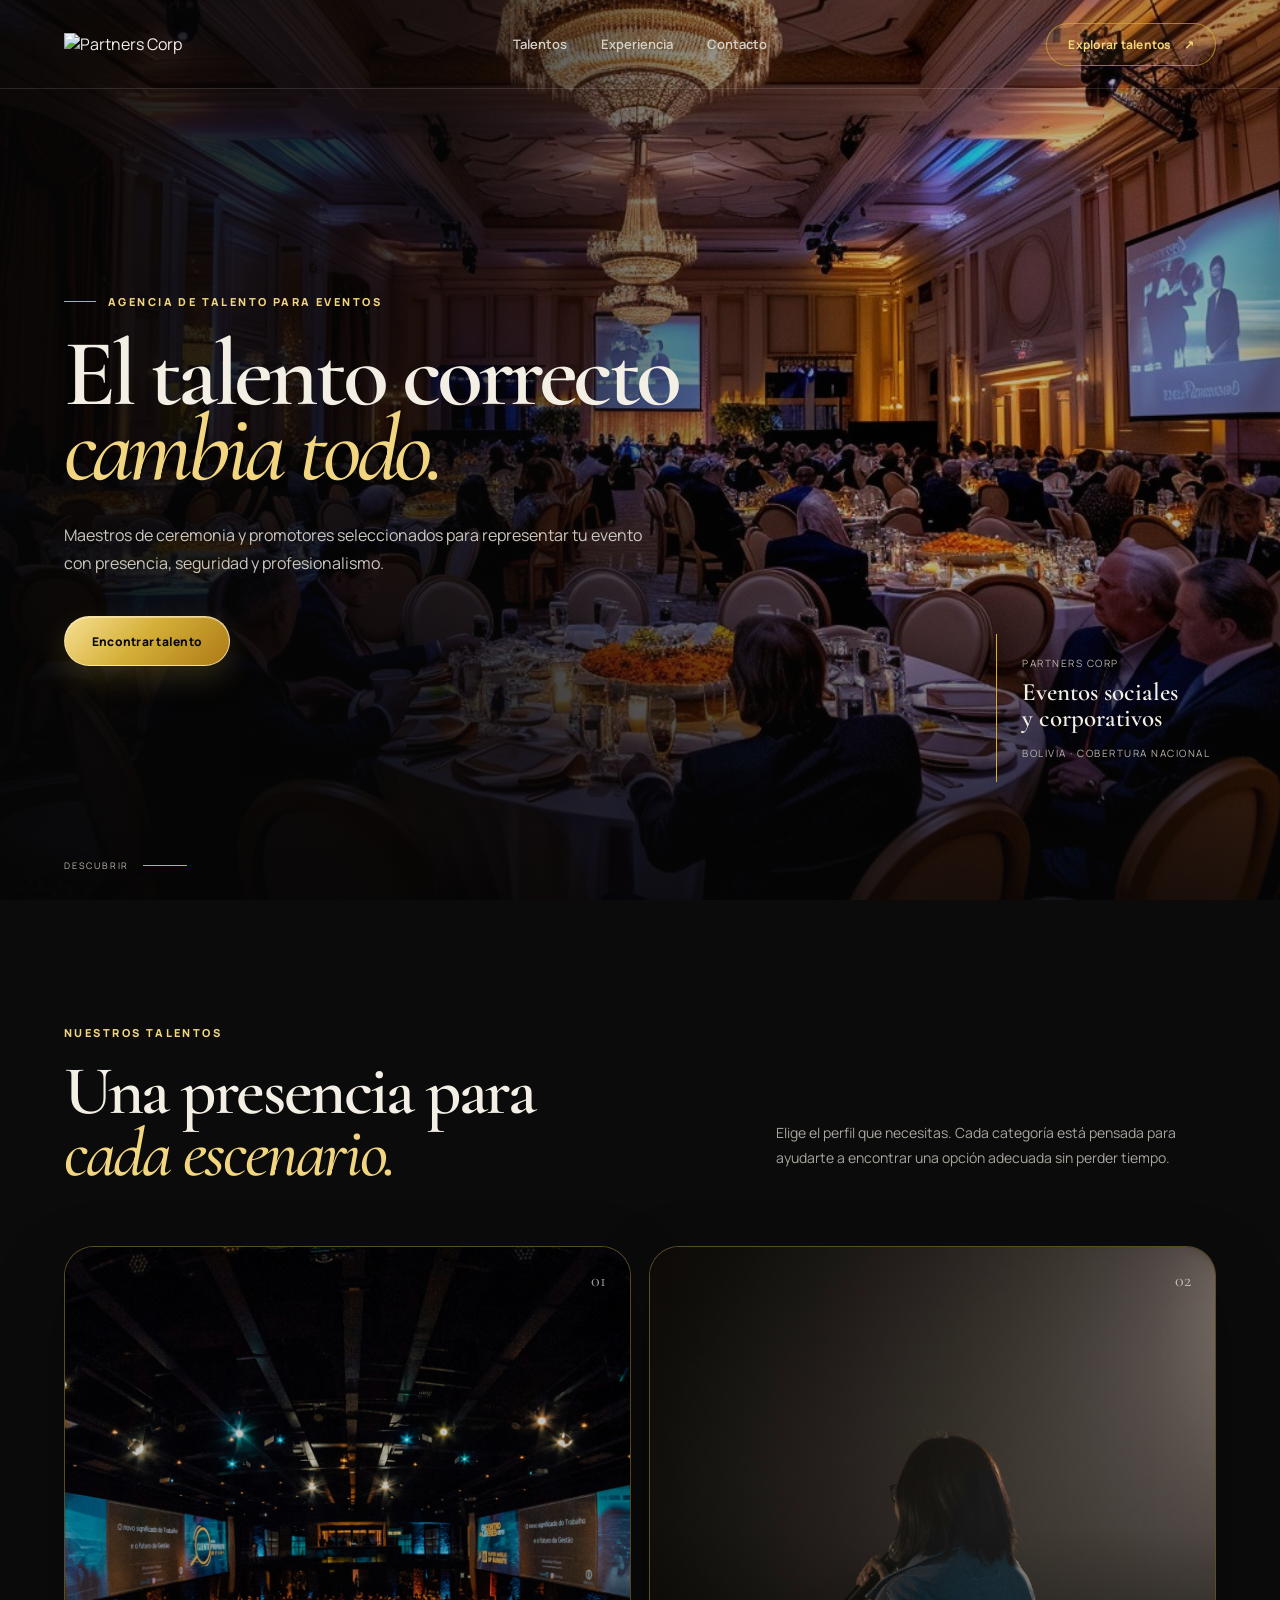
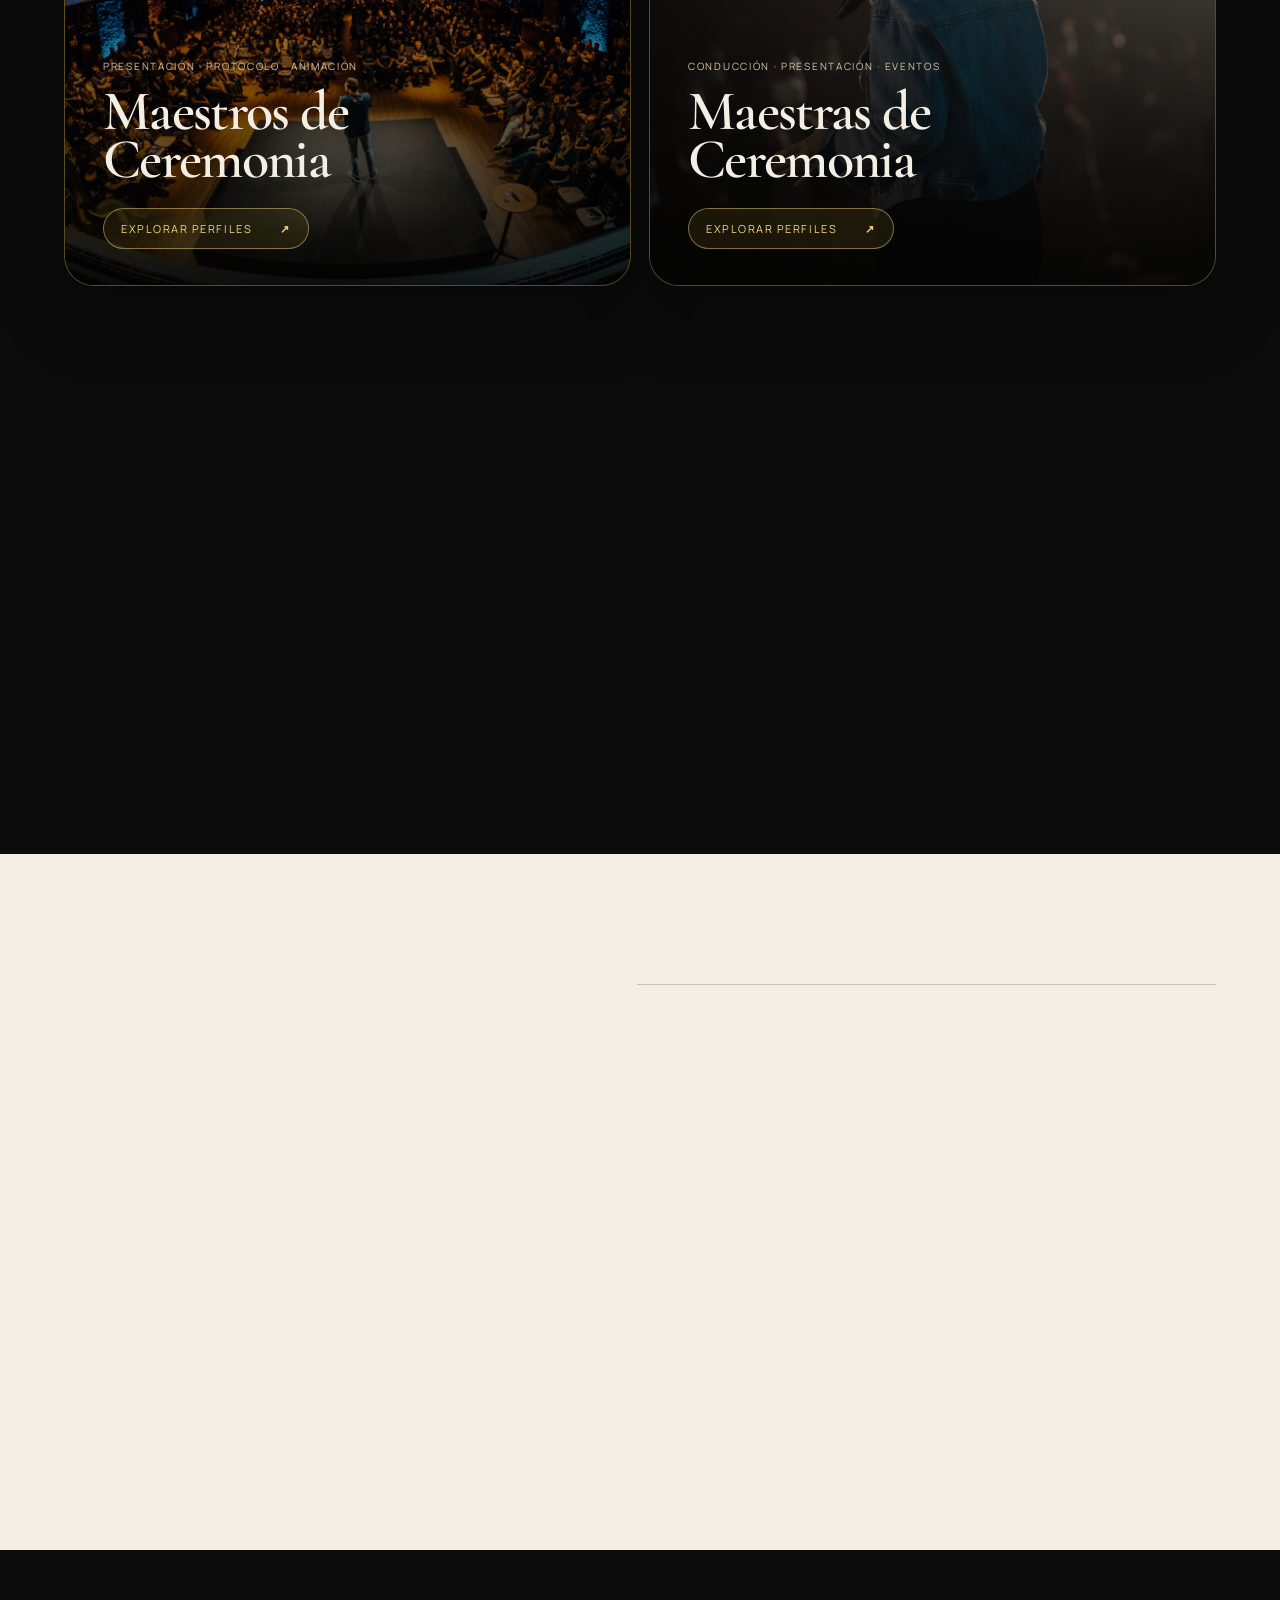
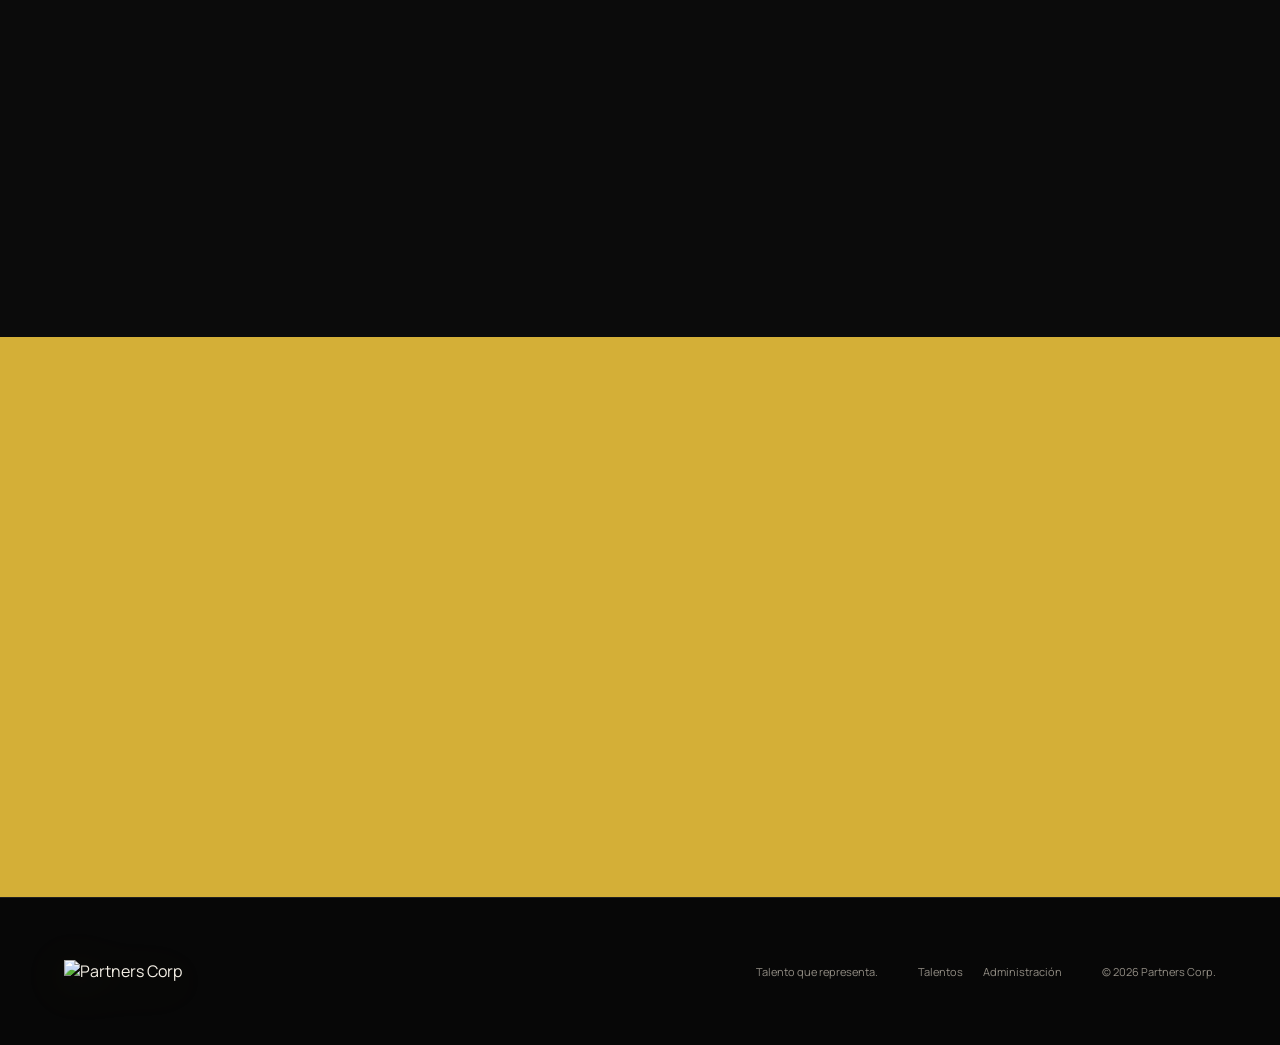
==== commit 682c4ba2: "Add files via upload" ====
--- a/index.html
+++ b/index.html
@@ -19,7 +19,7 @@
 <body>
 <header class="site-header" id="top">
   <div class="nav-shell">
-    <a class="brand" href="index.html" aria-label="Partners Corp - Inicio"><img src="assets/logo.svg" alt="Partners Corp"></a>
+    <a class="brand" href="index.html" aria-label="Partners Corp - Inicio"><img src="assets/logo-antiguo.png" alt="Partners Corp"></a>
     <nav class="desktop-nav" aria-label="Principal">
       <a href="#servicios">Talentos</a><a href="#experiencia">Experiencia</a><a href="#contacto">Contacto</a>
     </nav>
@@ -77,6 +77,6 @@
   <div class="cta-shell reveal"><span class="kicker light">Tu próximo evento</span><h2>Haz que la primera impresión<br><em>sea la correcta.</em></h2><p>Cuéntanos qué estás organizando y te ayudamos a encontrar el perfil indicado.</p><a class="button light-button" href="https://wa.me/59177979971?text=Hola%2C%20quiero%20cotizar%20talento%20para%20un%20evento" target="_blank" rel="noopener">Cotizar por WhatsApp <span>↗</span></a></div>
 </section>
 </main>
-<footer class="site-footer"><div class="footer-shell"><a class="brand footer-brand" href="#top"><img src="assets/logo.svg" alt="Partners Corp"></a><p>Talento que representa.</p><div class="footer-links"><a href="talentos.html">Talentos</a><a href="login.html">Administración</a></div><small>© <span id="year"></span> Partners Corp.</small></div></footer>
+<footer class="site-footer"><div class="footer-shell"><a class="brand footer-brand" href="#top"><img src="assets/logo-antiguo.png" alt="Partners Corp"></a><p>Talento que representa.</p><div class="footer-links"><a href="talentos.html">Talentos</a><a href="login.html">Administración</a></div><small>© <span id="year"></span> Partners Corp.</small></div></footer>
 <script src="js/site.js"></script>
 </body></html>
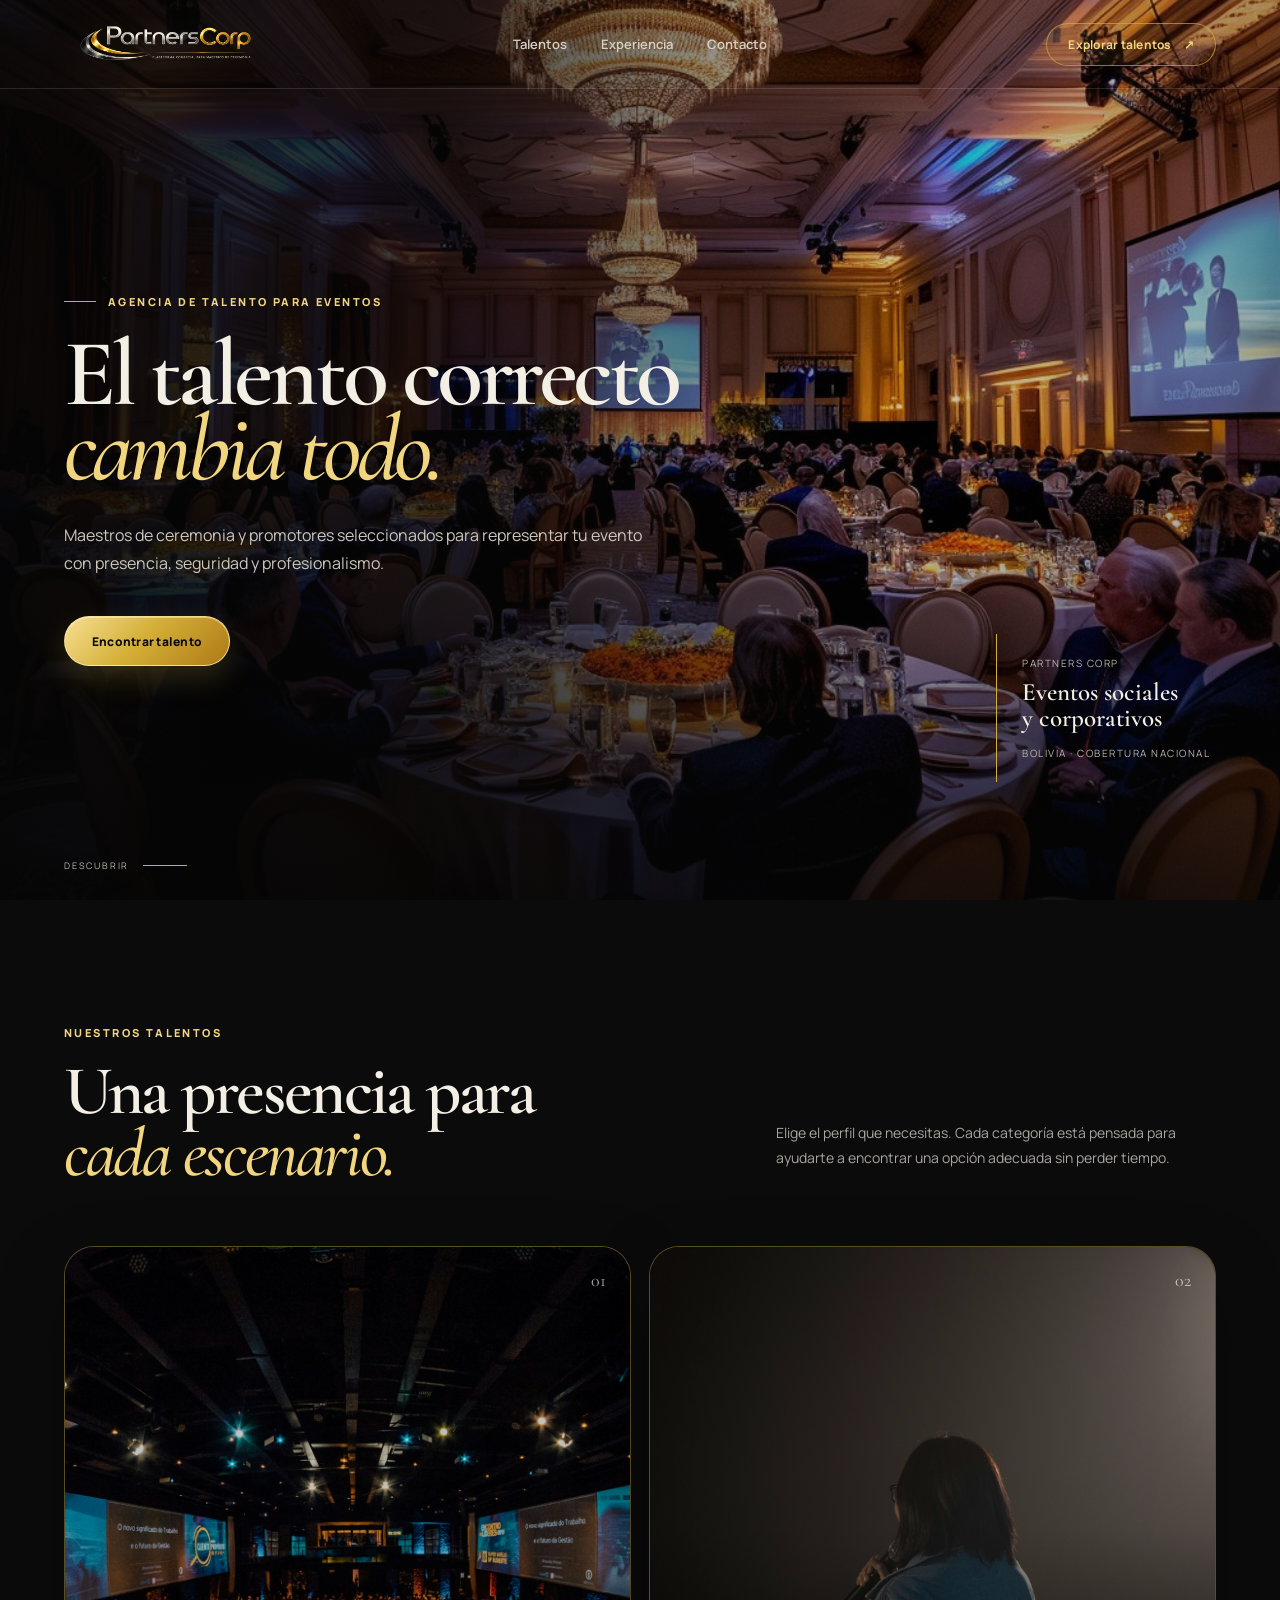
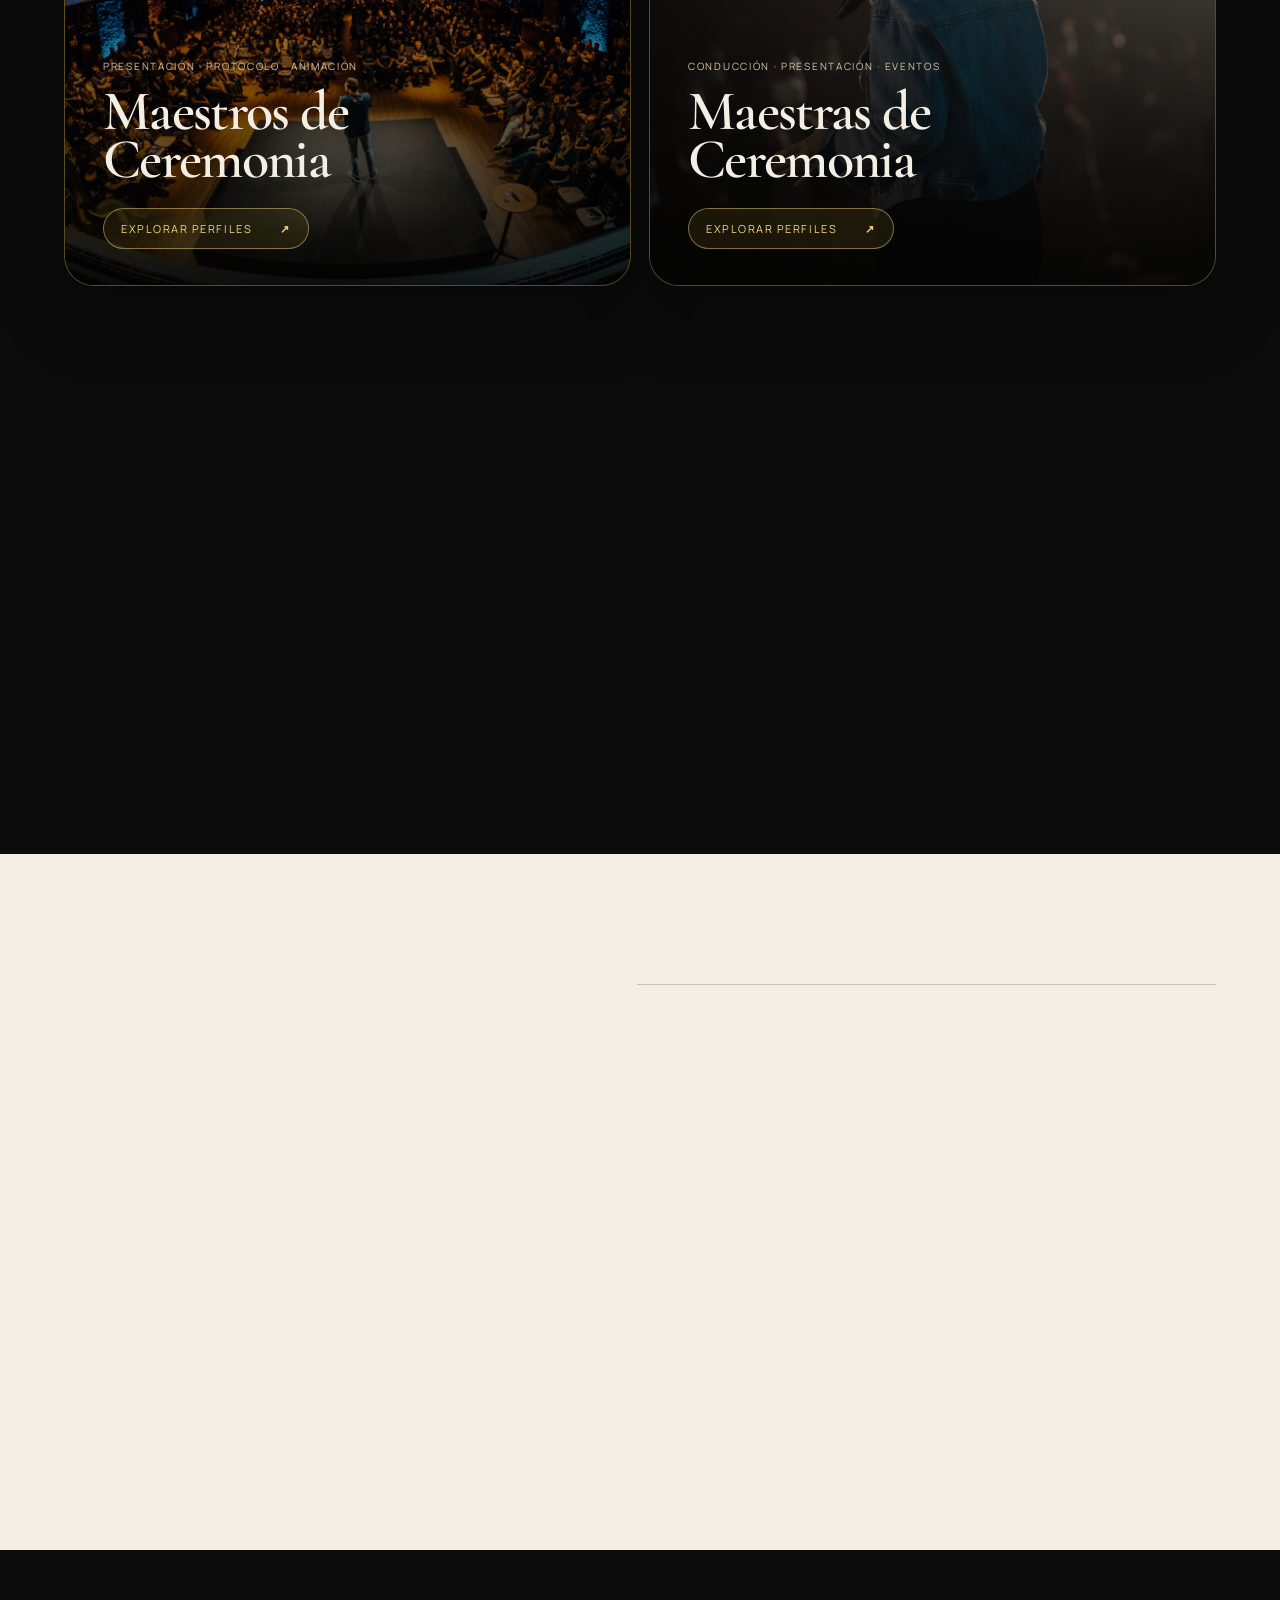
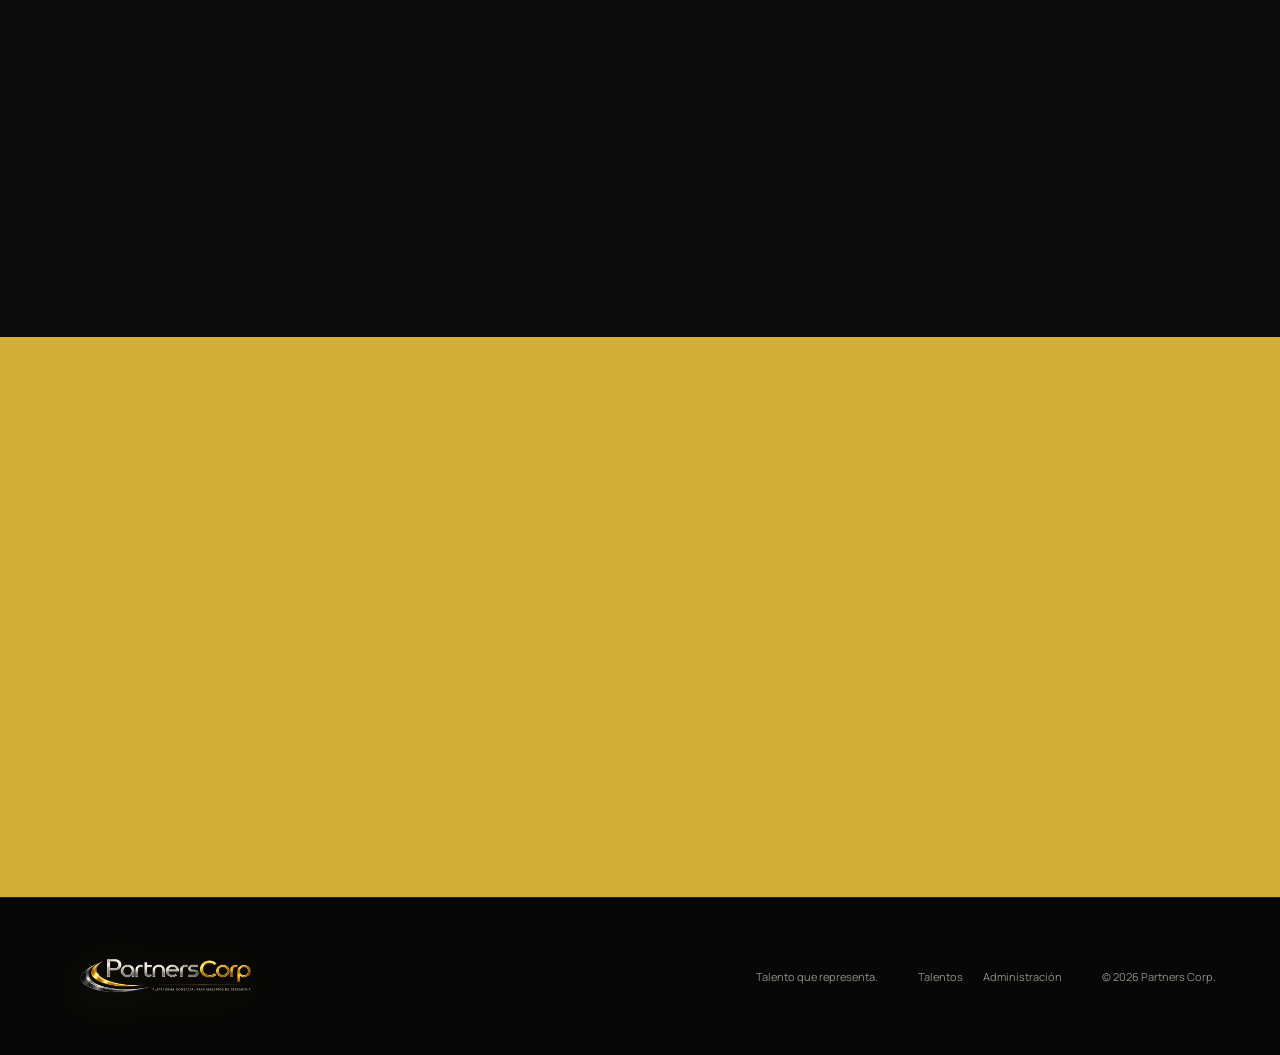
==== commit 574dcce0: "Add files via upload" ====
--- a/index.html
+++ b/index.html
@@ -19,7 +19,7 @@
 <body>
 <header class="site-header" id="top">
   <div class="nav-shell">
-    <a class="brand" href="index.html" aria-label="Partners Corp - Inicio"><img src="assets/logo-antiguo.png" alt="Partners Corp"></a>
+    <a class="brand" href="index.html" aria-label="Partners Corp - Inicio"><img src="assets/logo.png" alt="Partners Corp"></a>
     <nav class="desktop-nav" aria-label="Principal">
       <a href="#servicios">Talentos</a><a href="#experiencia">Experiencia</a><a href="#contacto">Contacto</a>
     </nav>
@@ -77,6 +77,6 @@
   <div class="cta-shell reveal"><span class="kicker light">Tu próximo evento</span><h2>Haz que la primera impresión<br><em>sea la correcta.</em></h2><p>Cuéntanos qué estás organizando y te ayudamos a encontrar el perfil indicado.</p><a class="button light-button" href="https://wa.me/59177979971?text=Hola%2C%20quiero%20cotizar%20talento%20para%20un%20evento" target="_blank" rel="noopener">Cotizar por WhatsApp <span>↗</span></a></div>
 </section>
 </main>
-<footer class="site-footer"><div class="footer-shell"><a class="brand footer-brand" href="#top"><img src="assets/logo-antiguo.png" alt="Partners Corp"></a><p>Talento que representa.</p><div class="footer-links"><a href="talentos.html">Talentos</a><a href="login.html">Administración</a></div><small>© <span id="year"></span> Partners Corp.</small></div></footer>
+<footer class="site-footer"><div class="footer-shell"><a class="brand footer-brand" href="#top"><img src="assets/logo.png" alt="Partners Corp"></a><p>Talento que representa.</p><div class="footer-links"><a href="talentos.html">Talentos</a><a href="login.html">Administración</a></div><small>© <span id="year"></span> Partners Corp.</small></div></footer>
 <script src="js/site.js"></script>
 </body></html>
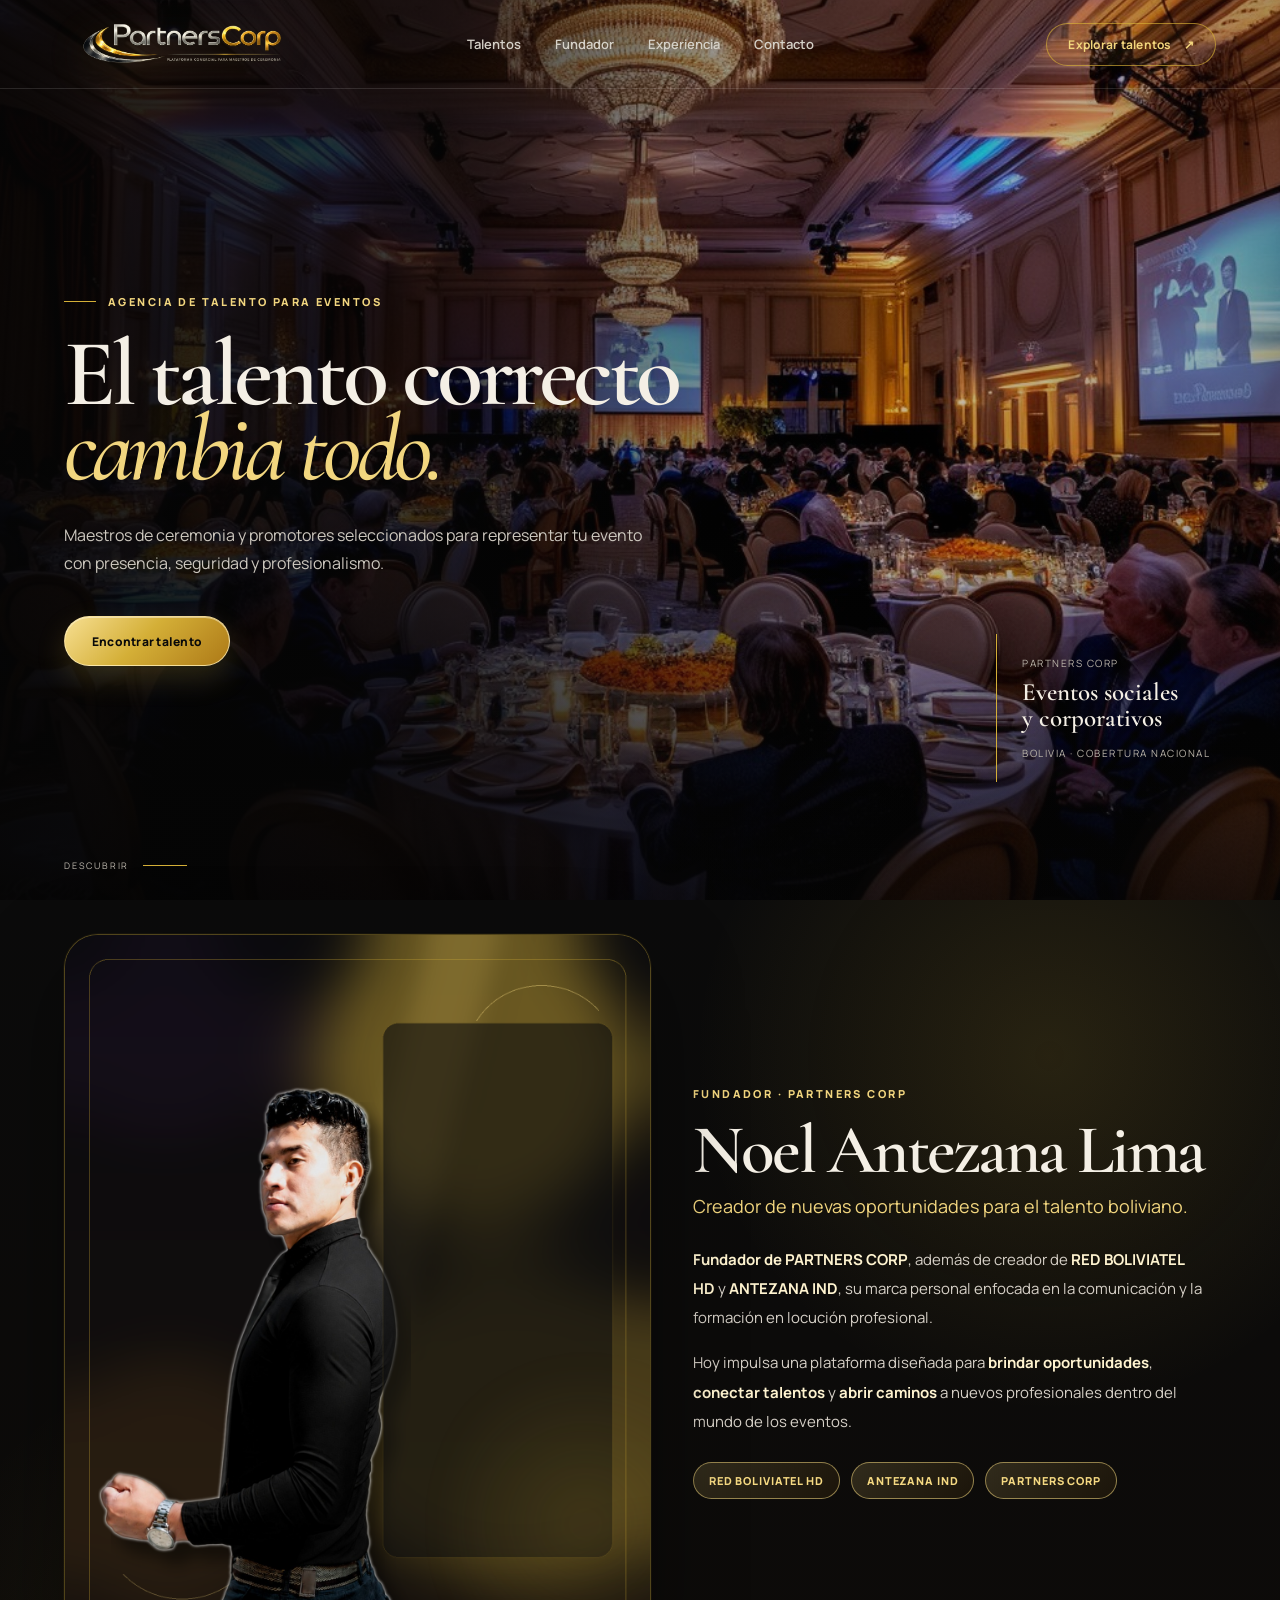
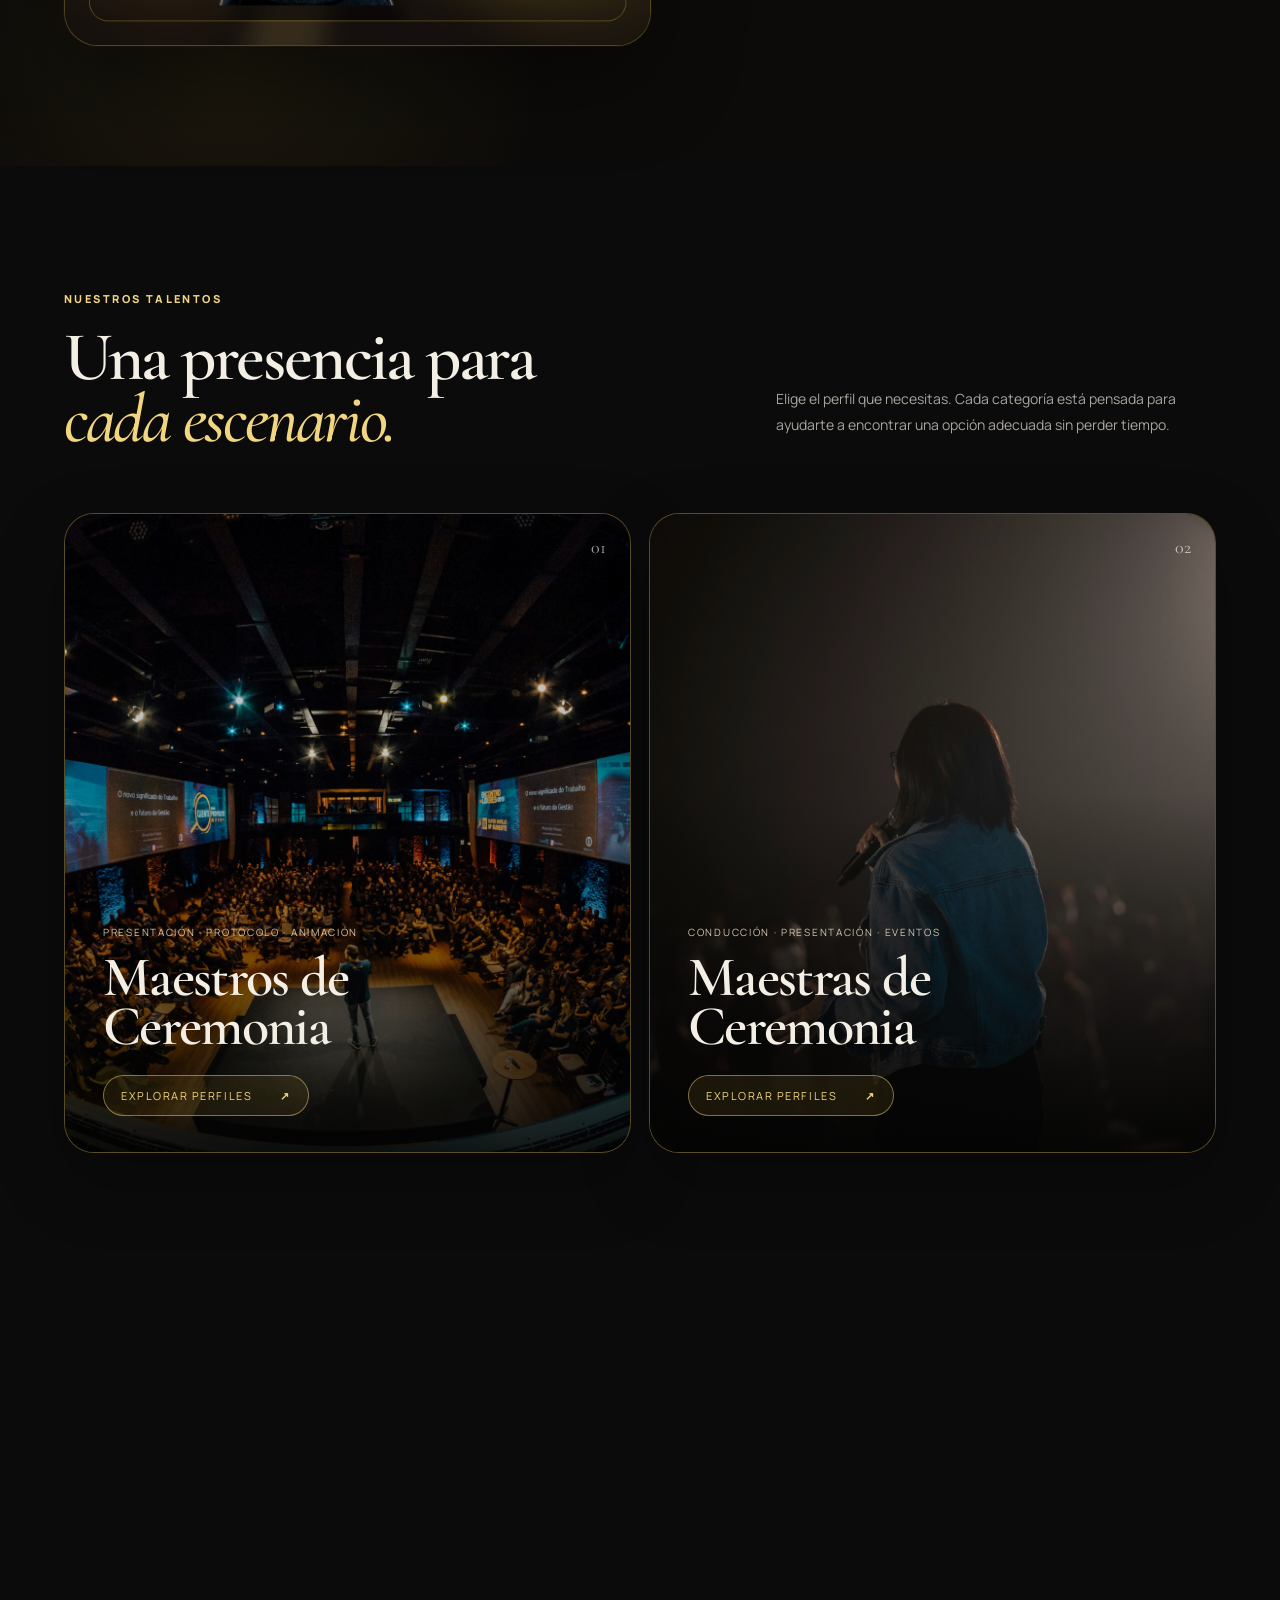
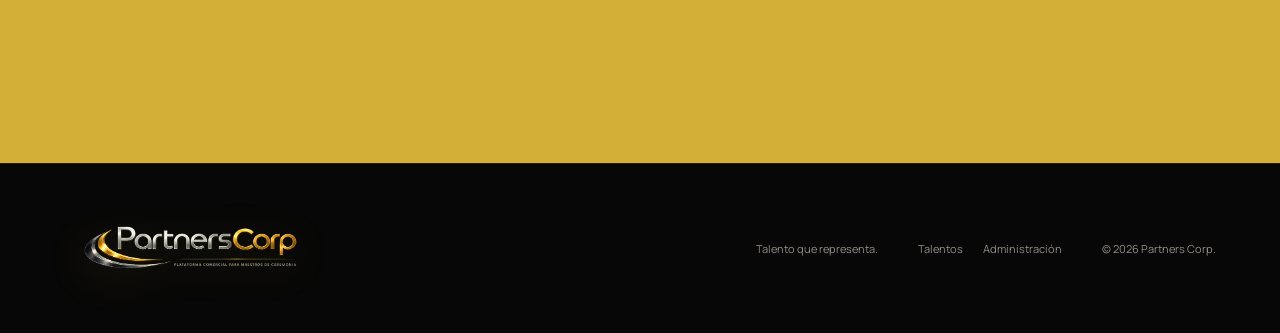
==== commit a081d2de: "Add files via upload" ====
--- a/index.html
+++ b/index.html
@@ -21,17 +21,21 @@
   <div class="nav-shell">
     <a class="brand" href="index.html" aria-label="Partners Corp - Inicio"><img src="assets/logo.png" alt="Partners Corp"></a>
     <nav class="desktop-nav" aria-label="Principal">
-      <a href="#servicios">Talentos</a><a href="#experiencia">Experiencia</a><a href="#contacto">Contacto</a>
+      <a href="#servicios">Talentos</a><a href="#fundador">Fundador</a><a href="#experiencia">Experiencia</a><a href="#contacto">Contacto</a>
     </nav>
     <a class="nav-cta" href="talentos.html">Explorar talentos <span>↗</span></a>
     <button class="menu-button" id="menuButton" aria-label="Abrir menú" aria-expanded="false"><span></span><span></span></button>
   </div>
-  <div class="mobile-nav" id="mobileNav"><a href="#servicios">Talentos</a><a href="#experiencia">Experiencia</a><a href="#contacto">Contacto</a><a href="talentos.html">Explorar todos</a></div>
+  <div class="mobile-nav" id="mobileNav"><a href="#servicios">Talentos</a><a href="#fundador">Fundador</a><a href="#experiencia">Experiencia</a><a href="#contacto">Contacto</a><a href="talentos.html">Explorar todos</a></div>
 </header>
 
 <main>
 <section class="hero-new">
-  <div class="hero-photo" aria-hidden="true"></div><div class="hero-shade" aria-hidden="true"></div>
+  <div class="hero-photo" aria-hidden="true"></div>
+  <video class="hero-video" autoplay muted loop playsinline preload="auto" poster="assets/hero.jpg" aria-hidden="true">
+    <source src="assets/hero-loop.mp4" type="video/mp4">
+  </video>
+  <div class="hero-shade" aria-hidden="true"></div>
   <div class="hero-shell">
     <div class="hero-copy reveal">
       <div class="eyebrow"><span></span> Agencia de talento para eventos</div>
@@ -42,6 +46,28 @@
     <div class="hero-note reveal"><span>Partners Corp</span><strong>Eventos sociales<br>y corporativos</strong><small>Bolivia · Cobertura nacional</small></div>
   </div>
   <a class="scroll-cue" href="#servicios"><span>Descubrir</span><i></i></a>
+</section>
+
+<section class="founder-section" id="fundador">
+  <div class="founder-shell reveal">
+    <div class="founder-visual">
+      <img src="assets/noel-spotlight.png" alt="Noel Antezana Lima, fundador de Partners Corp">
+    </div>
+    <div class="founder-content">
+      <span class="kicker">Fundador · Partners Corp</span>
+      <h2>Noel Antezana Lima</h2>
+      <p class="founder-role">Creador de nuevas oportunidades para el talento boliviano.</p>
+      <div class="founder-copy">
+        <p><strong>Fundador de PARTNERS CORP</strong>, además de creador de <strong>RED BOLIVIATEL HD</strong> y <strong>ANTEZANA IND</strong>, su marca personal enfocada en la comunicación y la formación en locución profesional.</p>
+        <p>Hoy impulsa una plataforma diseñada para <strong>brindar oportunidades</strong>, <strong>conectar talentos</strong> y <strong>abrir caminos</strong> a nuevos profesionales dentro del mundo de los eventos.</p>
+      </div>
+      <div class="founder-tags">
+        <span>RED BOLIVIATEL HD</span>
+        <span>ANTEZANA IND</span>
+        <span>PARTNERS CORP</span>
+      </div>
+    </div>
+  </div>
 </section>
 
 <section class="services-section" id="servicios">
--- a/css/round-gold.css
+++ b/css/round-gold.css
@@ -111,7 +111,7 @@
   color:var(--gold-2)!important;
 }
 .circle-action:hover{background:var(--gold)!important;color:#090909!important;transform:rotate(6deg)}
-.profile-dialog{border-radius:30px!important;overflow:hidden!important;border-color:rgba(212,175,55,.38)!important}
+.profile-dialog{border-radius:30px!important;overflow-x:hidden!important;overflow-y:auto!important;border-color:rgba(212,175,55,.38)!important}
 .profile-image{border-radius:28px 0 0 28px;overflow:hidden}
 .full-button{border-radius:999px!important}
 
@@ -248,3 +248,297 @@
   .admin-card-content h3{font-size:23px}
   .service-copy span{min-width:0;width:100%}
 }
+
+
+/* === BRANDING · LOGO ORIGINAL PARTNERS CORP === */
+.brand{
+  width:238px!important;
+  display:flex!important;
+  align-items:center;
+}
+.brand img{
+  width:100%!important;
+  height:auto!important;
+  object-fit:contain;
+  filter:drop-shadow(0 8px 20px rgba(212,175,55,.14))!important;
+}
+.footer-brand{width:255px!important}
+.admin-logo{
+  width:205px!important;
+  margin:8px 3px 40px!important;
+}
+.admin-logo img,.auth-brand img{
+  width:100%!important;
+  height:auto!important;
+  object-fit:contain;
+  filter:drop-shadow(0 8px 20px rgba(212,175,55,.13))!important;
+}
+.auth-brand{width:255px!important;max-width:42vw}
+/* Esta versión usa Supabase; ocultamos el aviso heredado de la edición local. */
+.auth-card:after{display:none!important;content:none!important}
+
+@media(max-width:1050px){
+  .brand{width:220px!important}
+}
+@media(max-width:760px){
+  .brand{width:176px!important}
+  .footer-brand{width:215px!important}
+  .admin-logo{width:165px!important;margin:0!important}
+}
+
+
+/* Profile modal · mobile viewport fix (no change to desktop layout) */
+.profile-details,.profile-action{width:100%;min-width:0}
+@media (max-width:900px){
+  /* The dialogue itself fits the *visible* viewport, including browser UI on mobile. */
+  .profile-dialog{
+    width:calc(100% - 20px)!important;
+    max-width:520px!important;
+    height:calc(100vh - 20px)!important;
+    height:calc(100dvh - 20px)!important;
+    max-height:none!important;
+    top:50%!important;
+    overflow:hidden!important;
+    border-radius:24px!important;
+    display:block;
+  }
+  .profile-dialog>#profileContent{
+    display:flex!important;
+    flex-direction:column!important;
+    height:100%!important;
+    min-height:0!important;
+    overflow:hidden!important;
+  }
+  .profile-image{
+    flex:0 0 auto!important;
+    height:clamp(160px,30dvh,280px)!important;
+    min-height:0!important;
+    border-radius:23px 23px 0 0!important;
+  }
+  .profile-image>img{inset:0;object-position:center 30%}
+  .profile-copy{
+    flex:1 1 auto!important;
+    min-height:0!important;
+    padding:0!important;
+    display:flex!important;
+    flex-direction:column!important;
+    justify-content:stretch!important;
+  }
+  .profile-details{
+    flex:1 1 auto;
+    min-height:0;
+    overflow-x:hidden;
+    overflow-y:auto;
+    overscroll-behavior:contain;
+    -webkit-overflow-scrolling:touch;
+    padding:23px 22px 12px;
+  }
+  .profile-copy h2{
+    font-size:clamp(31px,9vw,45px)!important;
+    line-height:.98!important;
+    overflow-wrap:anywhere;
+  }
+  .profile-tags span{max-width:100%;overflow-wrap:anywhere;word-break:break-word}
+  .profile-tags{margin:16px 0!important}
+  .profile-price{padding:13px 0!important}
+  .profile-copy p{margin:15px 0!important}
+  .profile-action{
+    flex:0 0 auto;
+    padding:12px 20px calc(12px + env(safe-area-inset-bottom,0px));
+    background:#151410;
+    border-top:1px solid rgba(212,175,55,.30);
+  }
+  .profile-action .full-button{
+    display:flex;
+    min-height:50px;
+    padding:12px 15px;
+    font-size:12px;
+    text-align:center;
+    white-space:normal;
+  }
+  .modal-close{
+    top:11px!important;right:11px!important;
+    border-radius:50%!important;
+    width:41px!important;height:41px!important;
+    background:rgba(8,8,8,.80)!important;
+    touch-action:manipulation;
+  }
+}
+@media (max-width:900px) and (max-height:560px){
+  .profile-image{height:clamp(105px,24dvh,165px)!important}
+  .profile-details{padding:14px 18px 8px}
+  .profile-action{padding:8px 16px calc(8px + env(safe-area-inset-bottom,0px))}
+}
+
+/* === Home hero video + founder spotlight === */
+.hero-new{background:#050505}
+.hero-video{
+  position:absolute;
+  inset:0;
+  width:100%;
+  height:100%;
+  object-fit:cover;
+  object-position:center 44%;
+  transform:scale(1.04);
+  opacity:.92;
+}
+.hero-photo{z-index:0}
+.hero-video,.hero-shade,.hero-shell,.scroll-cue{pointer-events:none}
+.hero-shell,.scroll-cue,.site-header,.mobile-nav,.hero-actions,.nav-cta,.menu-button,.desktop-nav a{pointer-events:auto}
+.hero-video::-webkit-media-controls{display:none!important}
+
+.founder-section{
+  padding:34px 0 120px;
+  background:
+    radial-gradient(circle at 82% 18%, rgba(212,175,55,.14), transparent 28%),
+    radial-gradient(circle at 18% 88%, rgba(212,175,55,.08), transparent 24%),
+    linear-gradient(180deg,#0b0b0b 0%,#0d0b09 100%);
+}
+.founder-shell{
+  max-width:1380px;
+  margin:0 auto;
+  padding:0 5vw;
+  display:grid;
+  grid-template-columns:minmax(0,1.05fr) minmax(0,.95fr);
+  align-items:center;
+  gap:34px;
+}
+.founder-visual{
+  position:relative;
+  border-radius:34px;
+  overflow:hidden;
+  border:1px solid rgba(212,175,55,.34);
+  background:linear-gradient(145deg,#111,#0b0b0b);
+  box-shadow:0 32px 90px rgba(0,0,0,.42),0 0 0 1px rgba(212,175,55,.06);
+}
+.founder-visual:before{
+  content:"";
+  position:absolute;
+  inset:auto -12% -10% auto;
+  width:46%;
+  height:54%;
+  border-radius:50%;
+  background:radial-gradient(circle, rgba(212,175,55,.16), transparent 68%);
+  filter:blur(18px);
+  pointer-events:none;
+}
+.founder-visual img{
+  display:block;
+  width:100%;
+  height:auto;
+}
+.founder-content{
+  padding:24px 12px 24px 8px;
+}
+.founder-content h2{
+  margin:16px 0 10px;
+  font-family:var(--serif);
+  font-size:clamp(54px,5.4vw,86px);
+  line-height:.9;
+  letter-spacing:-.04em;
+  font-weight:600;
+}
+.founder-role{
+  margin:0 0 22px;
+  color:var(--gold-2);
+  font-size:18px;
+  line-height:1.75;
+  max-width:650px;
+}
+.founder-copy{
+  display:grid;
+  gap:16px;
+  margin-bottom:26px;
+}
+.founder-copy p{
+  margin:0;
+  color:#d6d0c7;
+  font-size:15px;
+  line-height:1.95;
+  max-width:650px;
+}
+.founder-copy strong{color:#fff4d0;font-weight:700}
+.founder-tags{
+  display:flex;
+  flex-wrap:wrap;
+  gap:11px;
+}
+.founder-tags span{
+  border-radius:999px;
+  border:1px solid rgba(242,214,127,.54);
+  background:linear-gradient(135deg,rgba(242,214,127,.16),rgba(164,111,18,.10));
+  color:#f5d982;
+  padding:10px 15px;
+  font-size:11px;
+  font-weight:800;
+  letter-spacing:.08em;
+  text-transform:uppercase;
+}
+
+@media(max-width:980px){
+  .founder-shell{grid-template-columns:1fr;gap:24px}
+  .founder-content{padding:8px 0 0}
+}
+@media(max-width:760px){
+  .hero-video{object-position:center 42%}
+  .founder-section{padding:12px 0 78px}
+  .founder-shell{padding:0 20px}
+  .founder-visual{border-radius:26px}
+  .founder-content h2{font-size:48px}
+  .founder-role{font-size:16px;line-height:1.6;margin-bottom:18px}
+  .founder-copy p{font-size:14px;line-height:1.85}
+}
+@media(max-width:430px){
+  .founder-content h2{font-size:42px}
+  .founder-tags span{width:100%;justify-content:center;text-align:center}
+}
+
+/* === AUDIO PREVIEW · talent profile === */
+.profile-audio-preview{
+  margin:18px 0 20px;
+  padding:15px 16px;
+  border:1px solid rgba(242,214,127,.42);
+  border-radius:20px;
+  background:linear-gradient(135deg,rgba(212,175,55,.10),rgba(255,255,255,.018));
+  box-shadow:inset 0 1px 0 rgba(255,255,255,.035);
+}
+.audio-preview-head{display:flex;align-items:flex-start;justify-content:space-between;gap:14px;margin-bottom:13px}
+.audio-preview-head>div{min-width:0}
+.audio-preview-head span{display:block;color:var(--gold-2);font-size:9px;font-weight:800;text-transform:uppercase;letter-spacing:.17em;margin-bottom:4px}
+.audio-preview-head strong{display:block;color:#f1ede4;font-size:12px;line-height:1.35;font-weight:700}
+.audio-preview-head small{flex:0 0 auto;color:#938b7d;font-size:9px;letter-spacing:.06em;text-transform:uppercase;padding-top:2px}
+.audio-preview-player{display:grid;grid-template-columns:46px minmax(0,1fr);gap:12px;align-items:center}
+.audio-preview-play{
+  width:46px;height:46px;border-radius:50%;border:1px solid rgba(255,236,171,.74);
+  background:linear-gradient(135deg,#f8df8d,#d2a92f 62%,#9f6b10);color:#0b0906;
+  font-size:16px;font-weight:900;display:grid;place-items:center;padding:0;
+  box-shadow:0 10px 25px rgba(212,175,55,.20);transition:.2s
+}
+.audio-preview-play:hover{transform:translateY(-1px) scale(1.025);box-shadow:0 13px 30px rgba(212,175,55,.30)}
+.audio-preview-play.playing{background:linear-gradient(135deg,#fff0b8,#e2bb43 60%,#b07716)}
+.audio-preview-track{min-width:0;display:grid;grid-template-columns:minmax(0,1fr) auto;gap:10px;align-items:center}
+.audio-preview-track input[type="range"]{width:100%;accent-color:#d4af37;cursor:pointer}
+.audio-preview-time{font-size:9px;color:#a69f92;white-space:nowrap;font-variant-numeric:tabular-nums}
+
+/* === ADMIN · audio upload === */
+.audio-admin-block{margin-top:26px;padding-top:24px;border-top:1px solid rgba(212,175,55,.16)}
+.audio-title{margin-bottom:14px!important}
+.audio-upload-card{margin-bottom:12px}
+.audio-file-status{padding:11px 13px;border-radius:13px;border:1px solid rgba(212,175,55,.18);background:#14130f;color:#c9c1b3;font-size:9px;line-height:1.5}
+.audio-file-status.success{border-color:rgba(123,178,103,.34);color:#bfe4b1;background:rgba(85,126,70,.10)}
+.audio-file-status.error{border-color:rgba(200,93,93,.34);color:#efb0b0;background:rgba(135,63,63,.10)}
+.existing-audio{margin-top:12px;padding:13px;border-radius:16px;border:1px solid rgba(212,175,55,.20);background:#11110f;display:grid;gap:10px}
+.existing-audio>div strong{display:block;font-size:10px;color:#e6d7a3;margin-bottom:3px}
+.existing-audio>div small{display:block;font-size:8px;color:#8d877d}
+.existing-audio audio{width:100%;height:36px;filter:sepia(.22) saturate(.8)}
+.existing-audio button{justify-self:start;border:1px solid rgba(201,94,94,.28);background:rgba(133,60,60,.08);color:#e5a5a5;border-radius:999px;padding:8px 12px;font-size:8px;font-weight:700}
+.admin-audio-flag{color:#e5c86d;font-weight:800}
+
+@media(max-width:900px){
+  .profile-audio-preview{margin:13px 0 15px;padding:13px 14px;border-radius:17px}
+  .audio-preview-head{margin-bottom:10px}
+  .audio-preview-player{grid-template-columns:42px minmax(0,1fr);gap:10px}
+  .audio-preview-play{width:42px;height:42px}
+  .audio-preview-track{grid-template-columns:1fr;gap:4px}
+  .audio-preview-time{justify-self:end}
+}
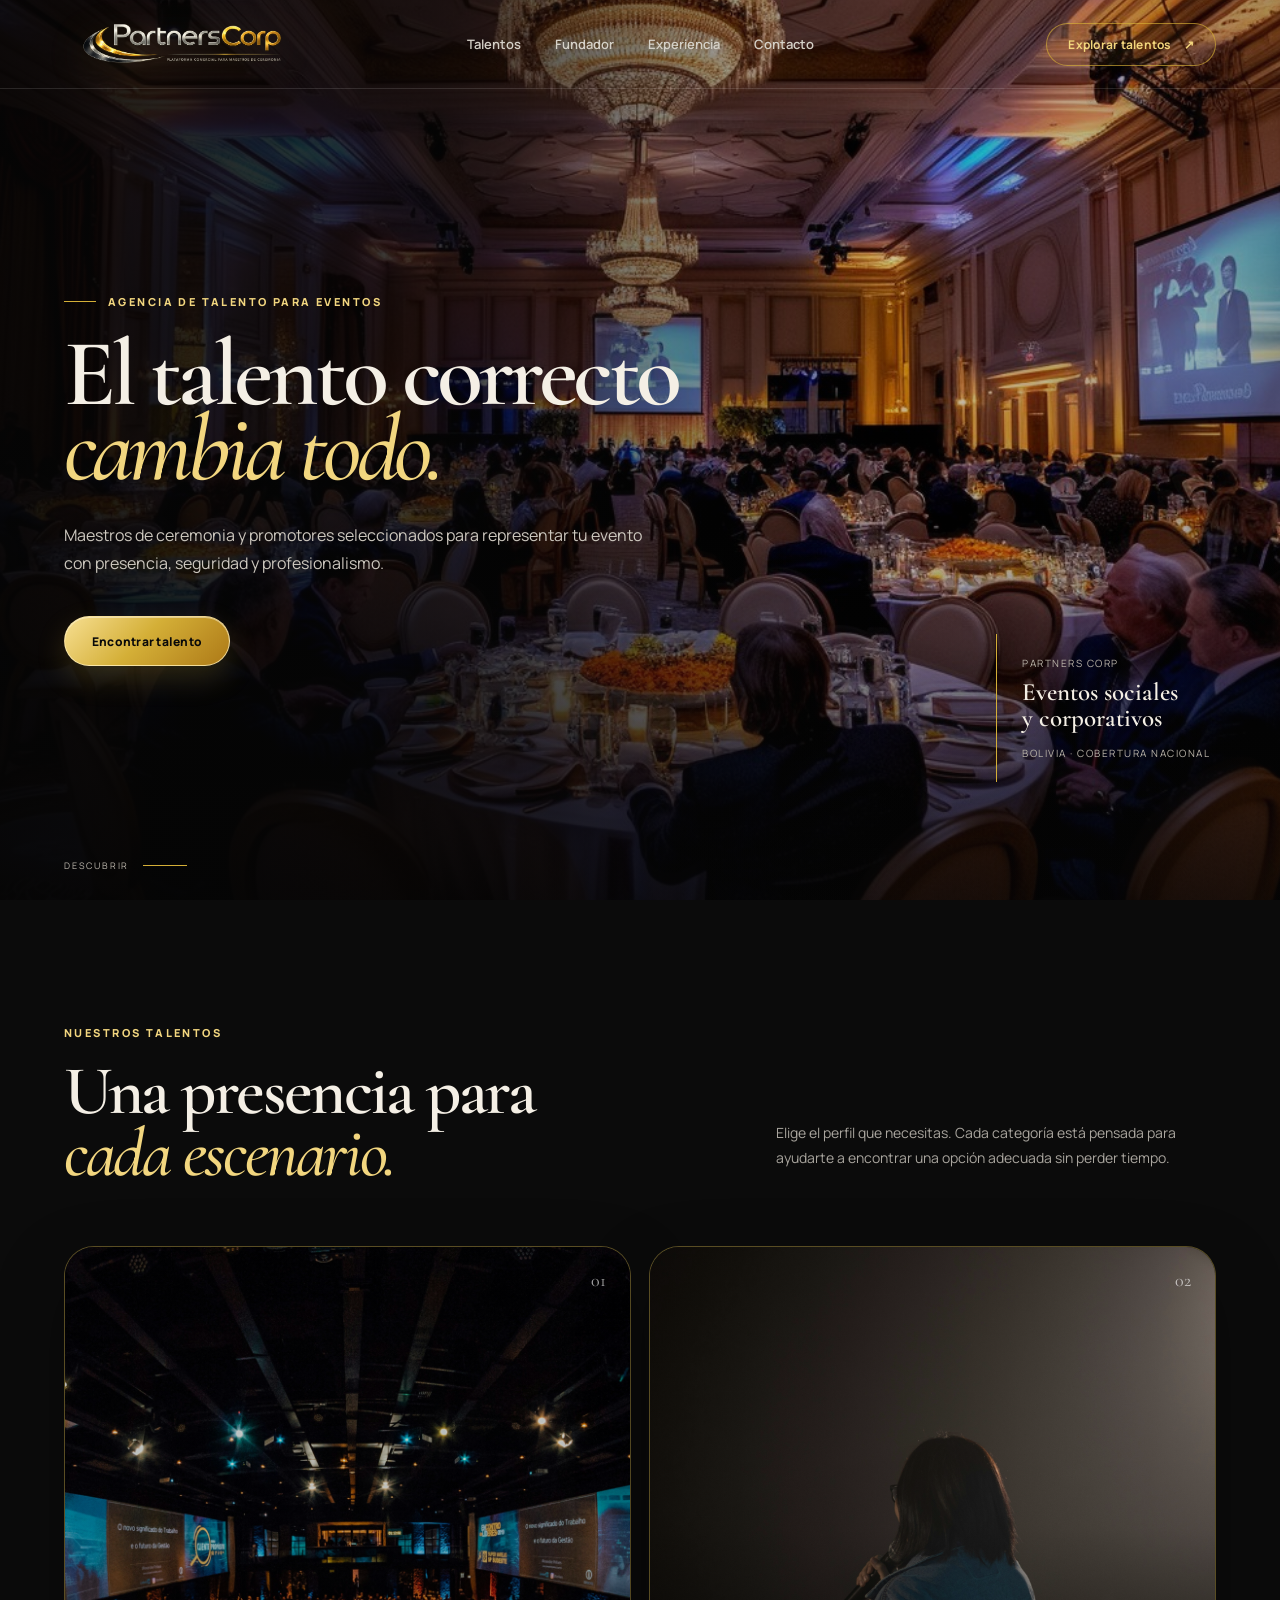
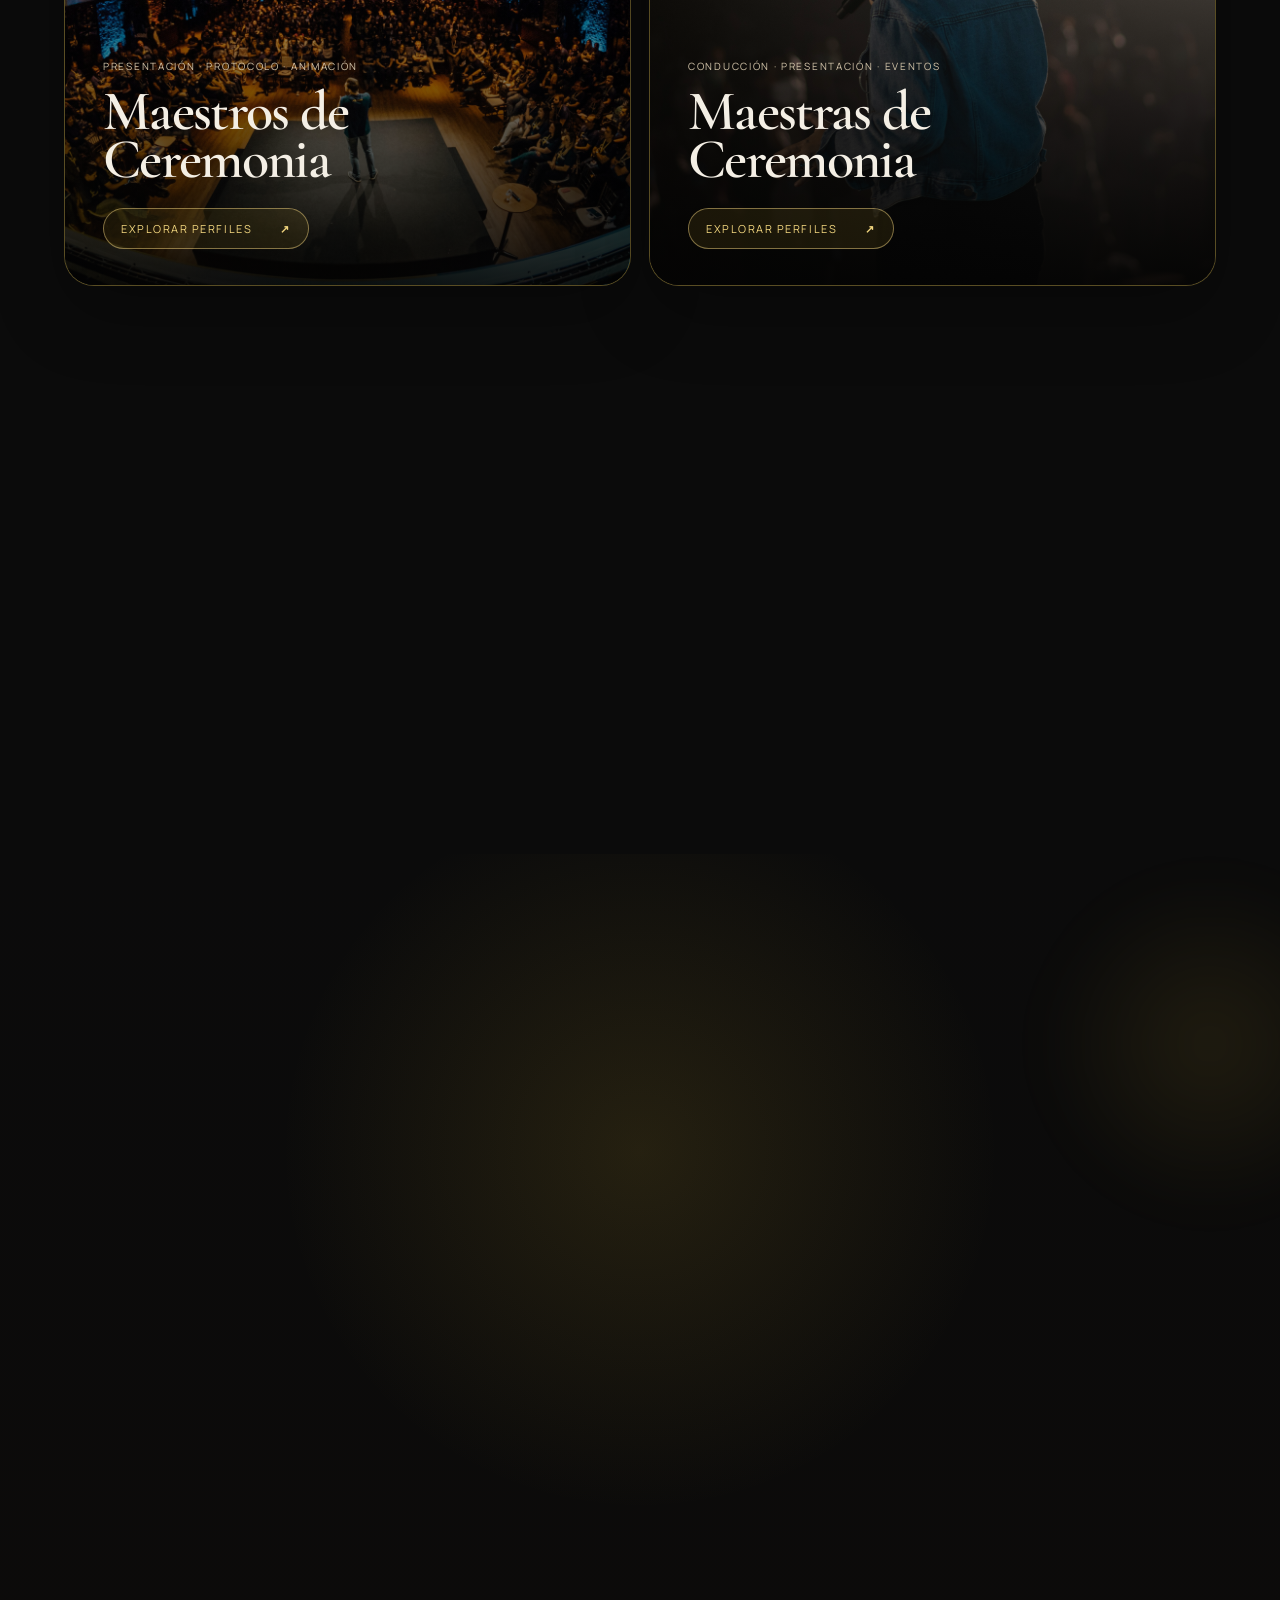
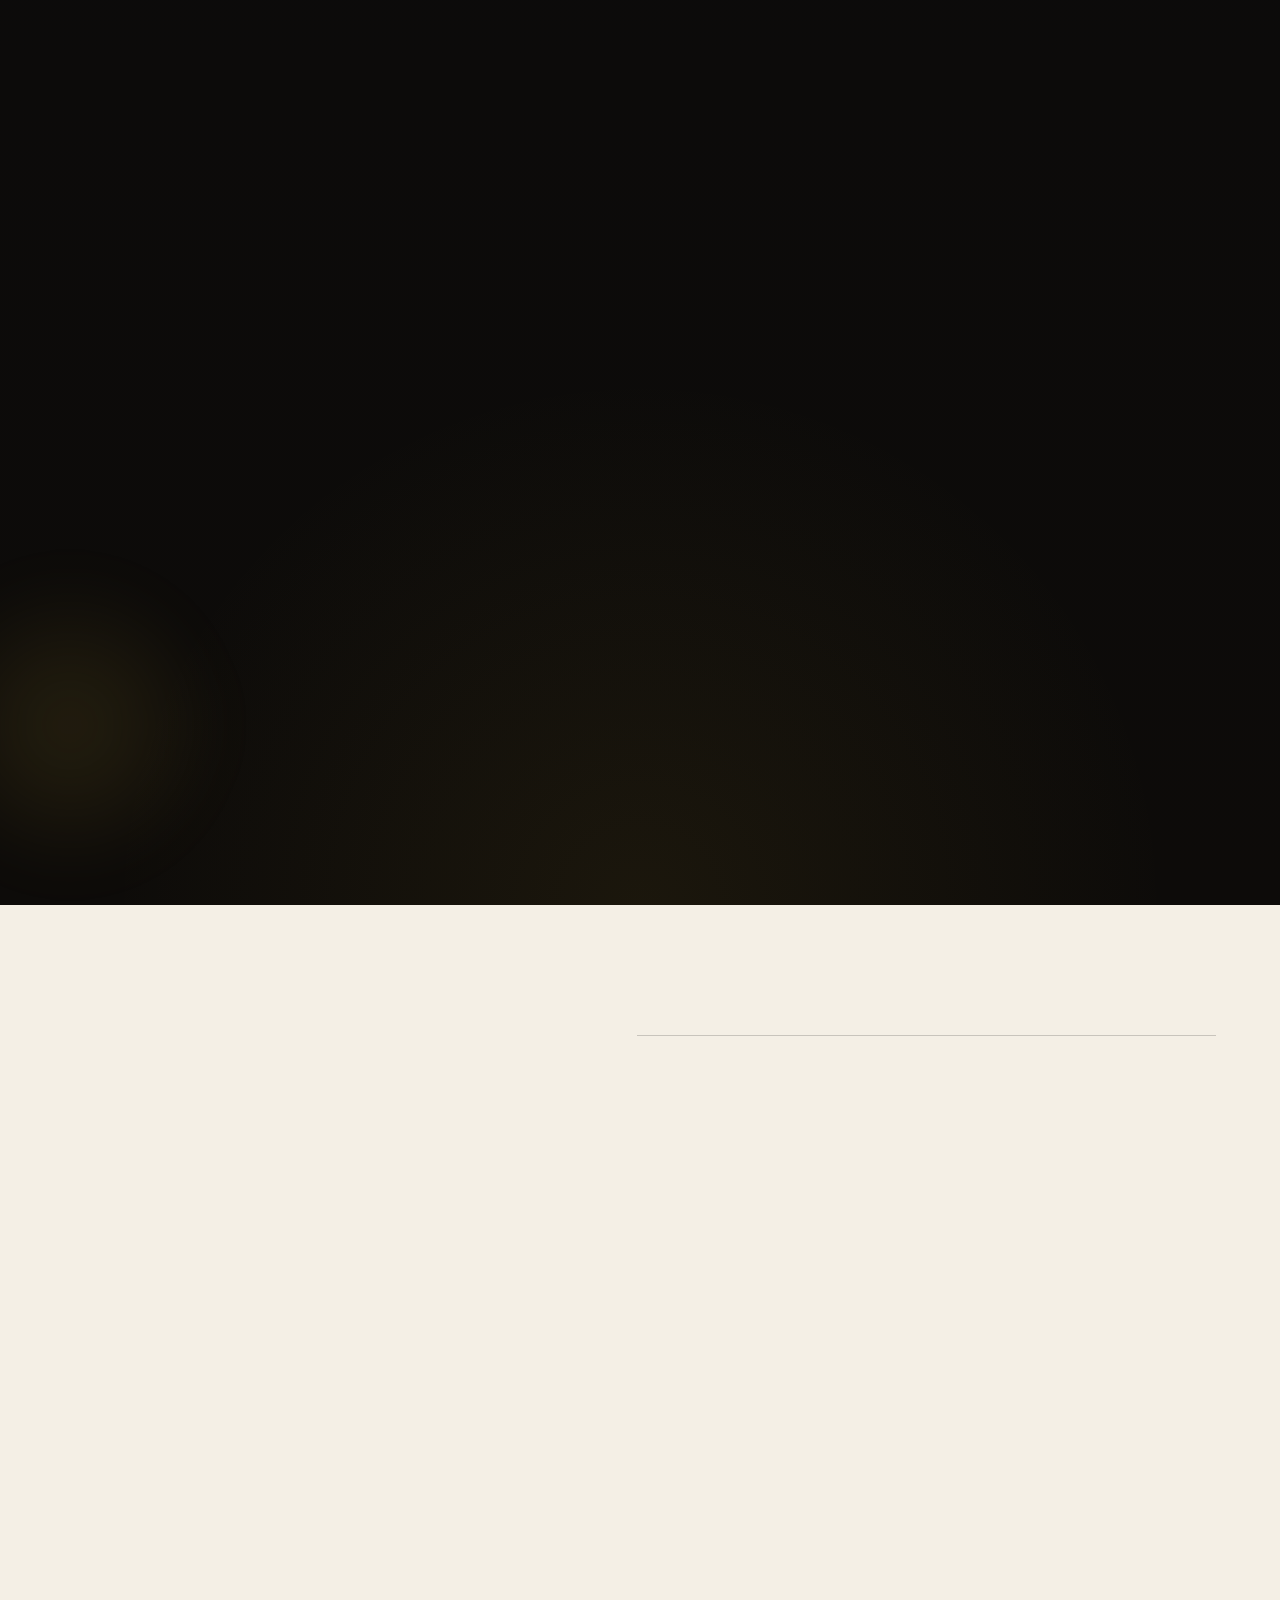
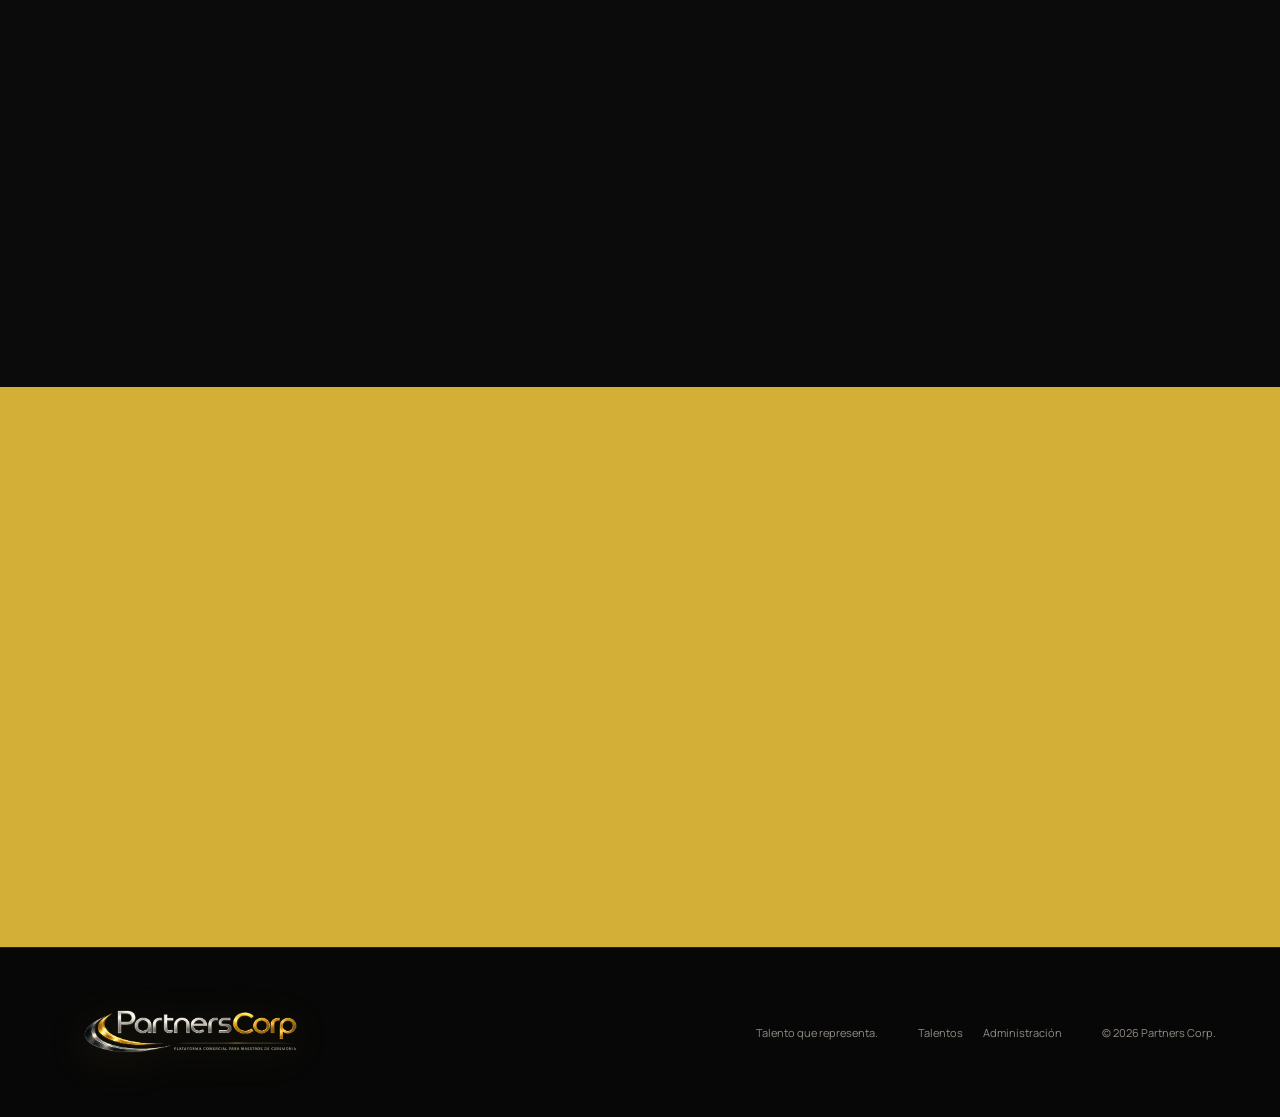
==== commit f1565cab: "Add files via upload" ====
--- a/index.html
+++ b/index.html
@@ -48,27 +48,7 @@
   <a class="scroll-cue" href="#servicios"><span>Descubrir</span><i></i></a>
 </section>
 
-<section class="founder-section" id="fundador">
-  <div class="founder-shell reveal">
-    <div class="founder-visual">
-      <img src="assets/noel-spotlight.png" alt="Noel Antezana Lima, fundador de Partners Corp">
-    </div>
-    <div class="founder-content">
-      <span class="kicker">Fundador · Partners Corp</span>
-      <h2>Noel Antezana Lima</h2>
-      <p class="founder-role">Creador de nuevas oportunidades para el talento boliviano.</p>
-      <div class="founder-copy">
-        <p><strong>Fundador de PARTNERS CORP</strong>, además de creador de <strong>RED BOLIVIATEL HD</strong> y <strong>ANTEZANA IND</strong>, su marca personal enfocada en la comunicación y la formación en locución profesional.</p>
-        <p>Hoy impulsa una plataforma diseñada para <strong>brindar oportunidades</strong>, <strong>conectar talentos</strong> y <strong>abrir caminos</strong> a nuevos profesionales dentro del mundo de los eventos.</p>
-      </div>
-      <div class="founder-tags">
-        <span>RED BOLIVIATEL HD</span>
-        <span>ANTEZANA IND</span>
-        <span>PARTNERS CORP</span>
-      </div>
-    </div>
-  </div>
-</section>
+
 
 <section class="services-section" id="servicios">
   <div class="section-shell">
@@ -77,6 +57,26 @@
       <a href="hombres.html" class="service-card service-men reveal"><div class="service-image"></div><div class="service-overlay"></div><div class="service-number">01</div><div class="service-copy"><small>Presentación · Protocolo · Animación</small><h3>Maestros de<br>Ceremonia</h3><span>Explorar perfiles <b>↗</b></span></div></a>
       <a href="mujeres.html" class="service-card service-women reveal"><div class="service-image"></div><div class="service-overlay"></div><div class="service-number">02</div><div class="service-copy"><small>Conducción · Presentación · Eventos</small><h3>Maestras de<br>Ceremonia</h3><span>Explorar perfiles <b>↗</b></span></div></a>
       <a href="promotores.html" class="service-card service-promoters reveal"><div class="service-image"></div><div class="service-overlay"></div><div class="service-number">03</div><div class="service-copy"><small>Marcas · Activaciones · Campañas</small><h3>Promotores</h3><span>Explorar perfiles <b>↗</b></span></div></a>
+    </div>
+  </div>
+</section>
+
+<section class="founder-section" id="fundador">
+  <div class="founder-shell reveal">
+    <span class="kicker">Fundador · Partners Corp</span>
+    <h2>Noel Antezana Lima</h2>
+    <p class="founder-role">Creador de nuevas oportunidades para el talento boliviano.</p>
+    <div class="founder-visual">
+      <img src="assets/noel-spotlight.png" alt="Noel Antezana Lima, fundador de Partners Corp">
+    </div>
+    <div class="founder-copy">
+      <p><strong>Fundador de PARTNERS CORP</strong>, además de creador de <strong>RED BOLIVIATEL HD</strong> y <strong>ANTEZANA IND</strong>, su marca personal enfocada en la comunicación y la formación en locución profesional.</p>
+      <p>Hoy impulsa una plataforma diseñada para <strong>brindar oportunidades</strong>, <strong>conectar talentos</strong> y <strong>abrir caminos</strong> a nuevos profesionales dentro del mundo de los eventos.</p>
+    </div>
+    <div class="founder-tags">
+      <span>RED BOLIVIATEL HD</span>
+      <span>ANTEZANA IND</span>
+      <span>PARTNERS CORP</span>
     </div>
   </div>
 </section>
--- a/css/round-gold.css
+++ b/css/round-gold.css
@@ -387,79 +387,85 @@
 .hero-shell,.scroll-cue,.site-header,.mobile-nav,.hero-actions,.nav-cta,.menu-button,.desktop-nav a{pointer-events:auto}
 .hero-video::-webkit-media-controls{display:none!important}
 
+
 .founder-section{
-  padding:34px 0 120px;
+  position:relative;
+  padding:90px 0 112px;
   background:
-    radial-gradient(circle at 82% 18%, rgba(212,175,55,.14), transparent 28%),
-    radial-gradient(circle at 18% 88%, rgba(212,175,55,.08), transparent 24%),
+    radial-gradient(circle at 50% 18%, rgba(212,175,55,.13), transparent 24%),
+    radial-gradient(circle at 50% 100%, rgba(212,175,55,.07), transparent 30%),
     linear-gradient(180deg,#0b0b0b 0%,#0d0b09 100%);
+  overflow:hidden;
+}
+.founder-section:before,
+.founder-section:after{
+  content:"";
+  position:absolute;
+  border-radius:50%;
+  pointer-events:none;
+  filter:blur(24px);
+}
+.founder-section:before{
+  width:320px;height:320px;left:-90px;bottom:20px;
+  background:radial-gradient(circle,rgba(212,175,55,.12),transparent 70%);
+}
+.founder-section:after{
+  width:360px;height:360px;right:-110px;top:10px;
+  background:radial-gradient(circle,rgba(212,175,55,.10),transparent 68%);
 }
 .founder-shell{
-  max-width:1380px;
+  position:relative;
+  z-index:1;
+  max-width:1220px;
   margin:0 auto;
   padding:0 5vw;
-  display:grid;
-  grid-template-columns:minmax(0,1.05fr) minmax(0,.95fr);
-  align-items:center;
-  gap:34px;
-}
-.founder-visual{
-  position:relative;
-  border-radius:34px;
-  overflow:hidden;
-  border:1px solid rgba(212,175,55,.34);
-  background:linear-gradient(145deg,#111,#0b0b0b);
-  box-shadow:0 32px 90px rgba(0,0,0,.42),0 0 0 1px rgba(212,175,55,.06);
-}
-.founder-visual:before{
-  content:"";
-  position:absolute;
-  inset:auto -12% -10% auto;
-  width:46%;
-  height:54%;
-  border-radius:50%;
-  background:radial-gradient(circle, rgba(212,175,55,.16), transparent 68%);
-  filter:blur(18px);
-  pointer-events:none;
-}
-.founder-visual img{
-  display:block;
-  width:100%;
-  height:auto;
-}
-.founder-content{
-  padding:24px 12px 24px 8px;
-}
-.founder-content h2{
-  margin:16px 0 10px;
+  text-align:center;
+}
+.founder-shell .kicker{display:inline-block}
+.founder-shell h2{
+  margin:18px auto 12px;
   font-family:var(--serif);
-  font-size:clamp(54px,5.4vw,86px);
+  font-size:clamp(56px,5.6vw,88px);
   line-height:.9;
   letter-spacing:-.04em;
   font-weight:600;
+  max-width:860px;
 }
 .founder-role{
-  margin:0 0 22px;
+  margin:0 auto 34px;
   color:var(--gold-2);
   font-size:18px;
   line-height:1.75;
-  max-width:650px;
+  max-width:760px;
+}
+.founder-visual{
+  display:flex;
+  justify-content:center;
+  align-items:center;
+  margin:0 auto 26px;
+}
+.founder-visual img{
+  display:block;
+  width:min(100%,860px);
+  height:auto;
+  filter:drop-shadow(0 28px 52px rgba(0,0,0,.38));
 }
 .founder-copy{
   display:grid;
   gap:16px;
-  margin-bottom:26px;
+  margin:0 auto 26px;
+  max-width:900px;
 }
 .founder-copy p{
   margin:0;
   color:#d6d0c7;
   font-size:15px;
   line-height:1.95;
-  max-width:650px;
 }
 .founder-copy strong{color:#fff4d0;font-weight:700}
 .founder-tags{
   display:flex;
+  justify-content:center;
   flex-wrap:wrap;
   gap:11px;
 }
@@ -475,21 +481,17 @@
   text-transform:uppercase;
 }
 
-@media(max-width:980px){
-  .founder-shell{grid-template-columns:1fr;gap:24px}
-  .founder-content{padding:8px 0 0}
-}
 @media(max-width:760px){
   .hero-video{object-position:center 42%}
-  .founder-section{padding:12px 0 78px}
+  .founder-section{padding:58px 0 78px}
   .founder-shell{padding:0 20px}
-  .founder-visual{border-radius:26px}
-  .founder-content h2{font-size:48px}
-  .founder-role{font-size:16px;line-height:1.6;margin-bottom:18px}
+  .founder-shell h2{font-size:48px}
+  .founder-role{font-size:16px;line-height:1.6;margin-bottom:22px}
+  .founder-visual{margin-bottom:20px}
   .founder-copy p{font-size:14px;line-height:1.85}
 }
 @media(max-width:430px){
-  .founder-content h2{font-size:42px}
+  .founder-shell h2{font-size:42px}
   .founder-tags span{width:100%;justify-content:center;text-align:center}
 }
 
